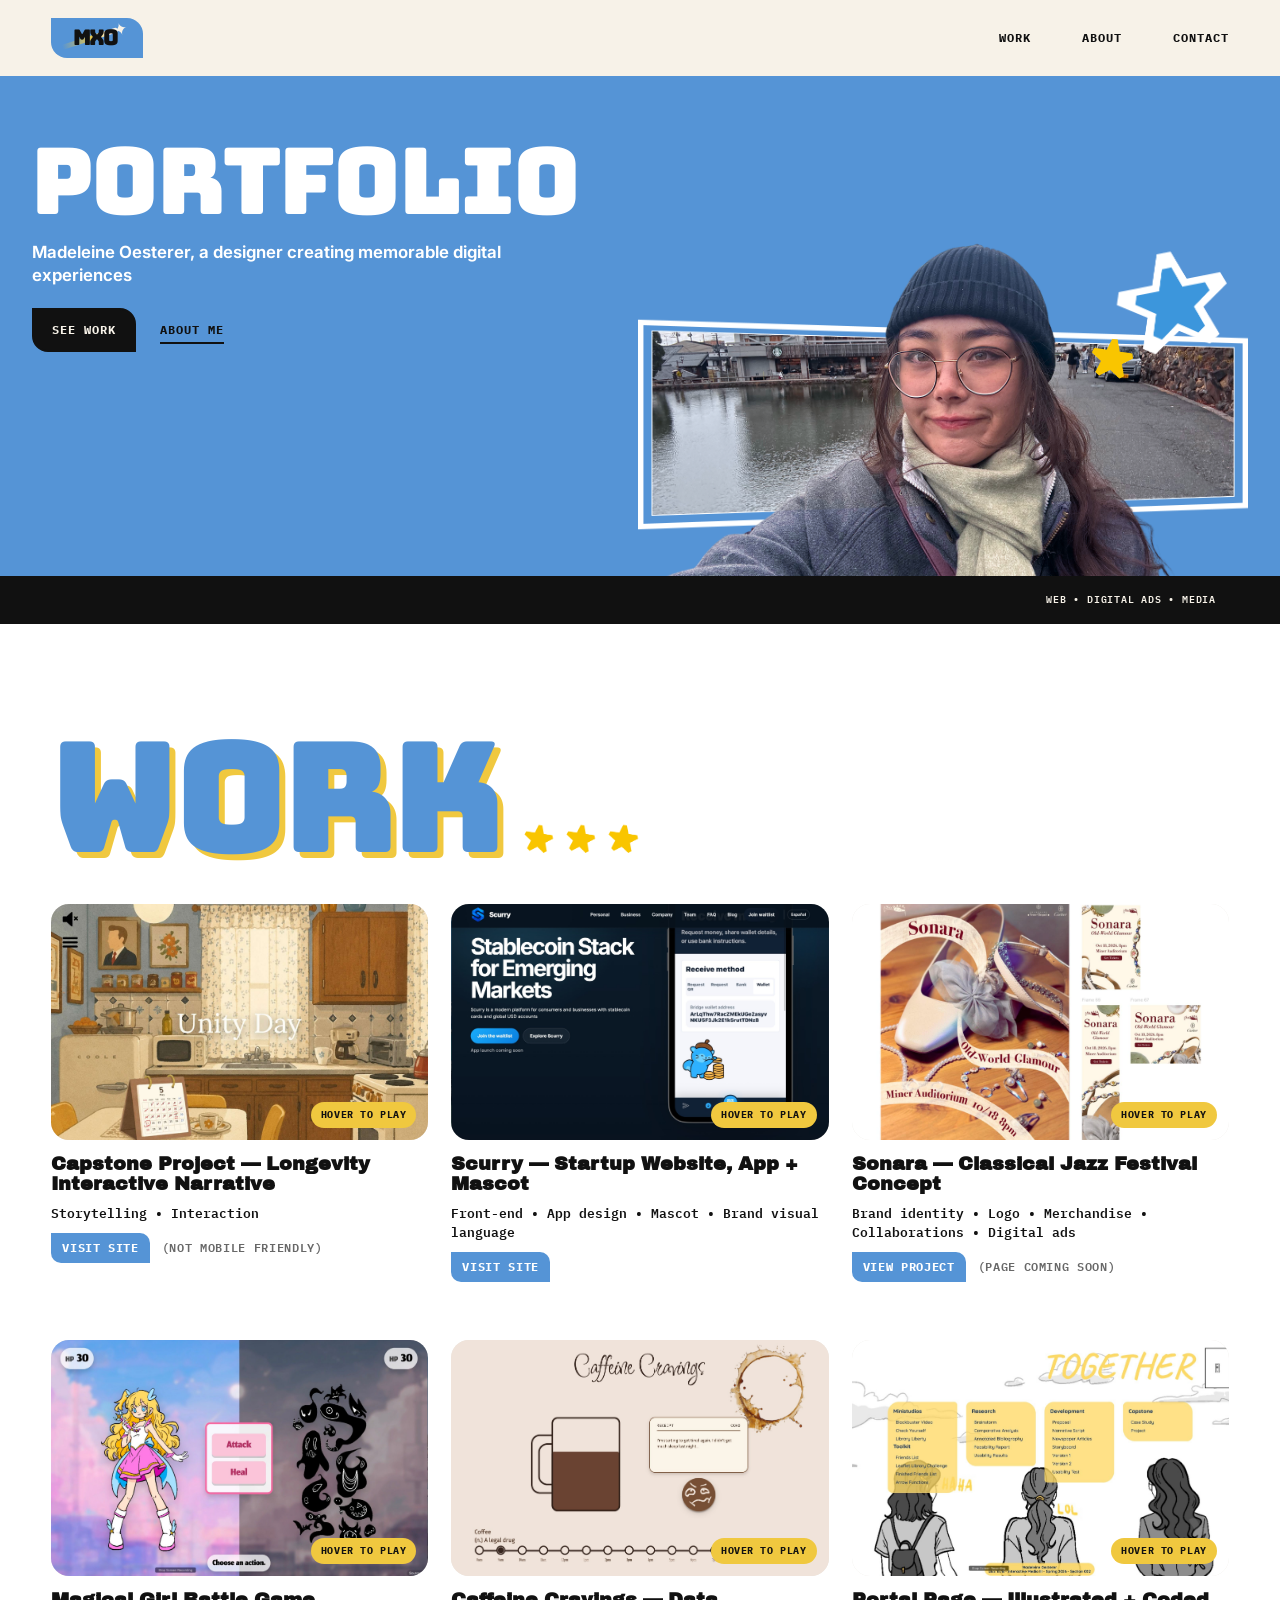
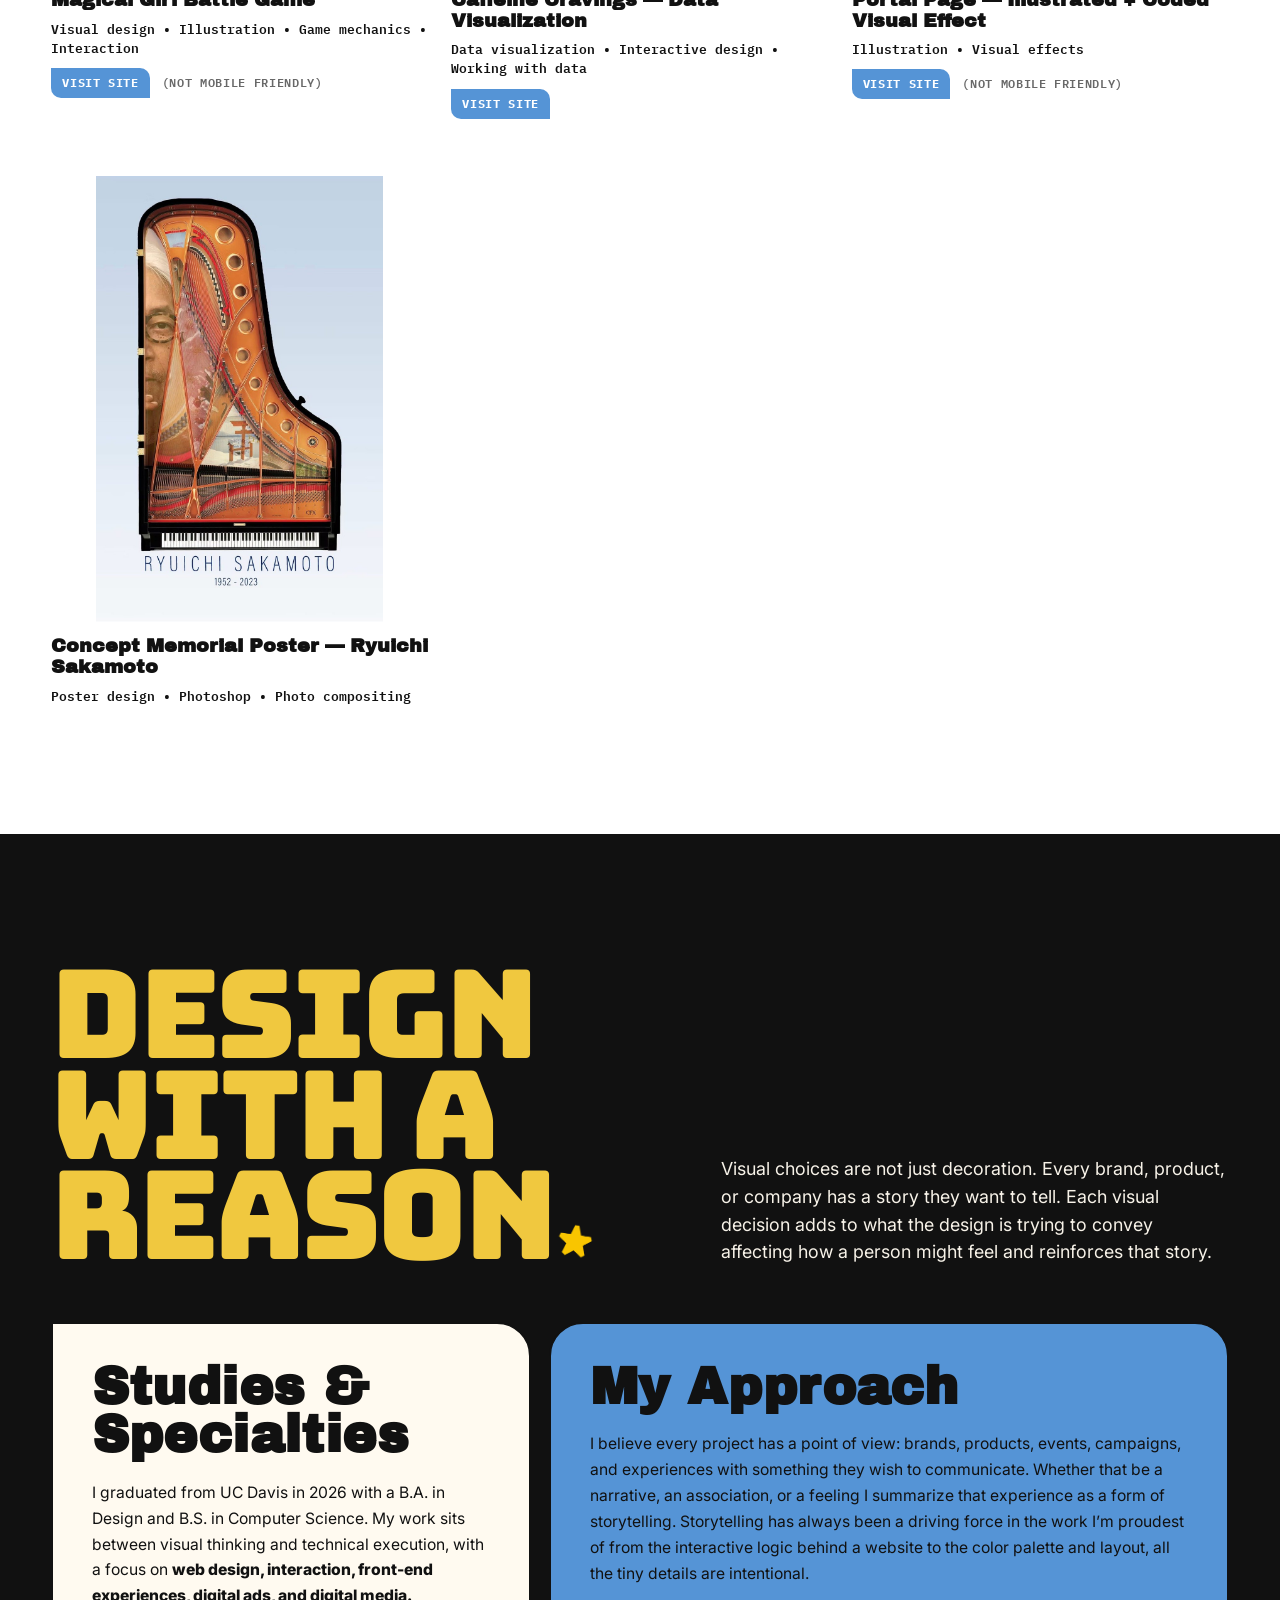
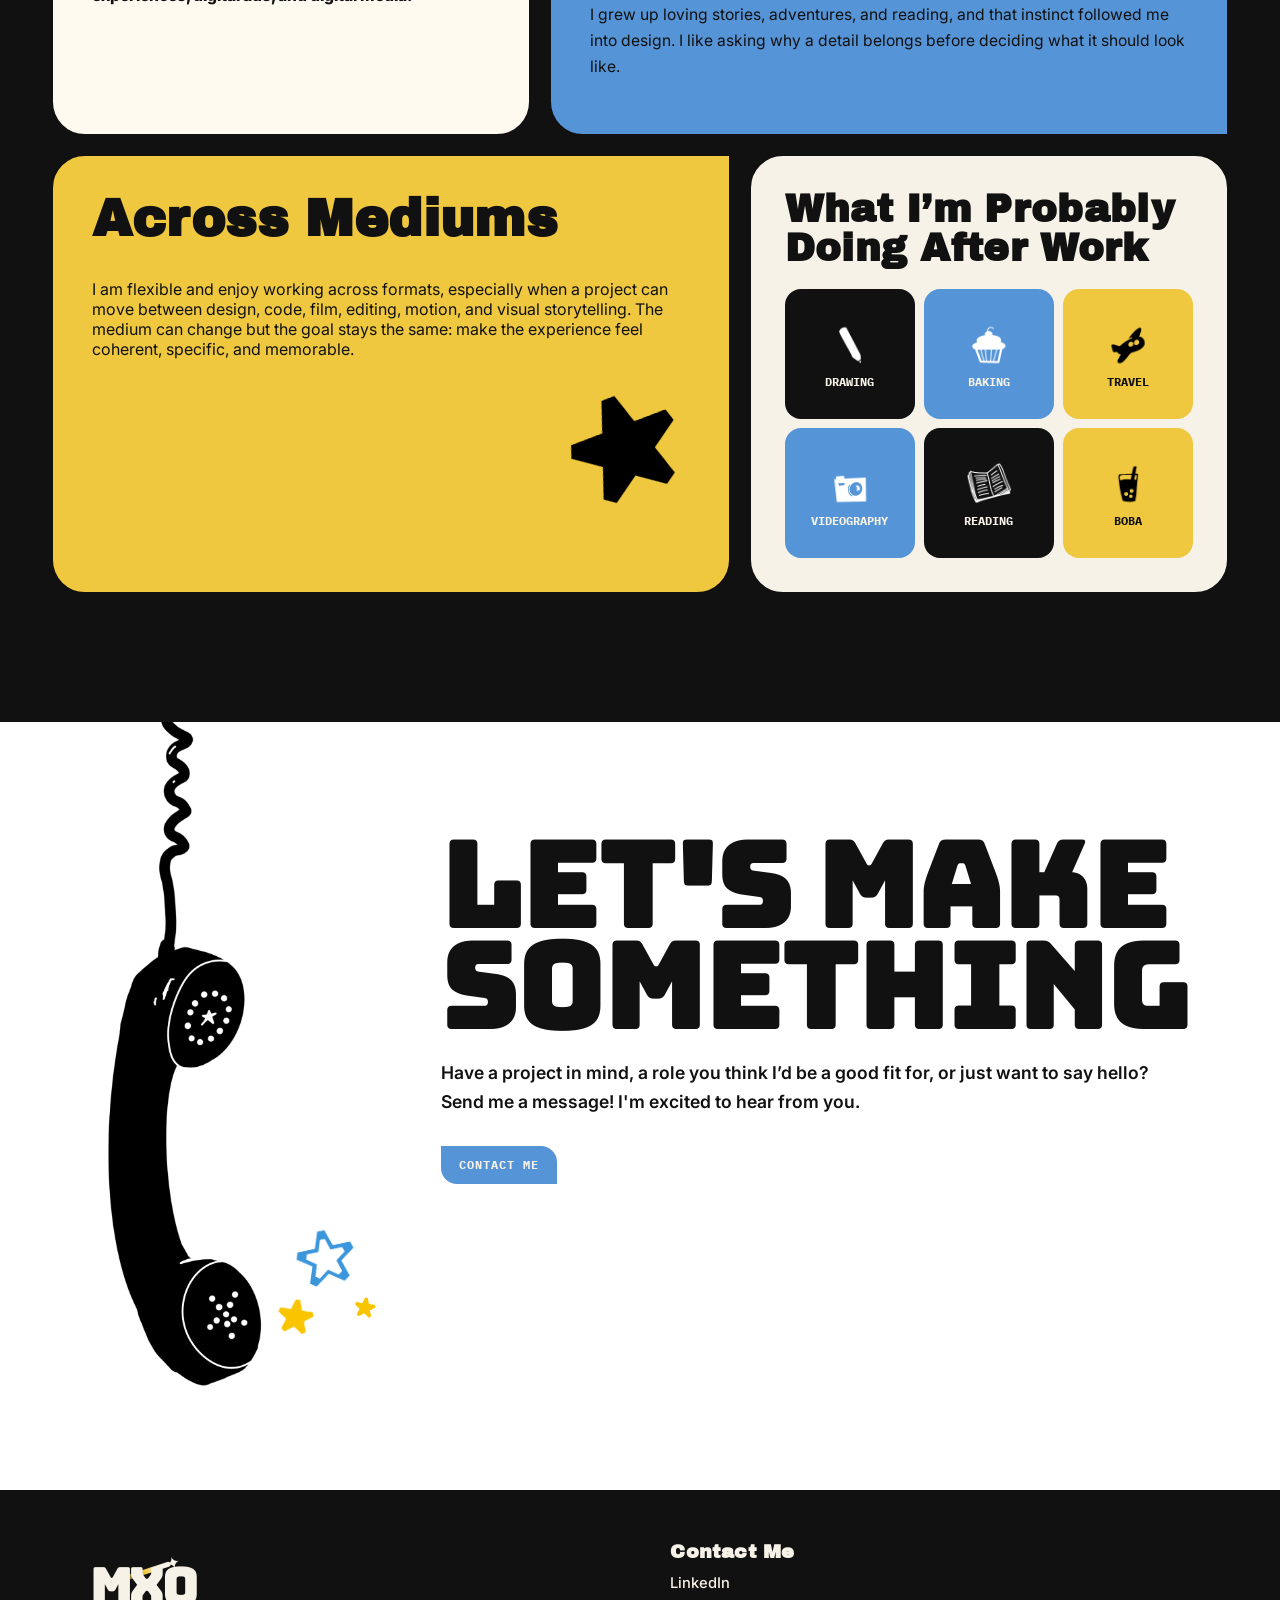
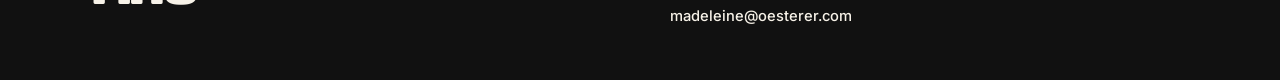
==== index.html @ 40e02913 "Initial portfolio site" ====
<!doctype html>
<html lang="en">
<head>
  <meta charset="utf-8" />
  <meta name="viewport" content="width=device-width, initial-scale=1, viewport-fit=cover" />
  <meta name="theme-color" content="#f7f2e8" />
  <meta name="color-scheme" content="light" />
  <meta name="description" content="Madeleine Oesterer — designer and creative technologist working across web, digital media, storytelling, and visual design." />
  <title>Madeleine Oesterer — Design + Code + Story</title>
  <link rel="icon" type="image/png" href="images/favicon-star.png" />
  <link rel="apple-touch-icon" href="images/favicon-star.png" />
  <link rel="preconnect" href="https://fonts.googleapis.com" />
  <link rel="preconnect" href="https://fonts.gstatic.com" crossorigin />
  <link href="https://fonts.googleapis.com/css2?family=Archivo+Black&family=Bungee&family=IBM+Plex+Mono:wght@400;500;600&family=Inter:wght@400;500;600;700&family=Noto+Sans+JP:wght@500;700;900&display=swap" rel="stylesheet" />
  <link rel="stylesheet" href="https://unpkg.com/aos@2.3.1/dist/aos.css" />
  <link rel="stylesheet" href="styles.css?v=20260930-5" />
</head>
<body>
<div class="loader" aria-hidden="true">
    <div class="loader-mark">
      <span class="shooting-star shooting-star--loader"></span>
      <span class="loader-logo">MXO</span>
    </div>
    <p>LOADING</p>
  </div>

  <header class="site-header">
    <a class="brand" href="#top" aria-label="Madeleine Oesterer home">
      <span class="shooting-star shooting-star--brand" aria-hidden="true"></span>
      <span class="brand-logo">MXO</span>
    </a>

    <nav class="main-nav" aria-label="Primary navigation">
      <a href="#work">Work</a>
      <a href="#about">About</a>
      <a href="#contact">Contact</a>
    </nav>

    <button class="menu-toggle" aria-expanded="false" aria-controls="mobile-nav">MENU</button>
  </header>

  <nav class="mobile-nav" id="mobile-nav" aria-label="Mobile navigation">
    <a href="#work"><span>Work</span></a>
    <a href="#about"><span>About</span></a>
    <a href="#contact"><span>Contact</span></a>
  </nav>

  <main id="top">
    <section class="hero" aria-labelledby="hero-title">
      <div class="hero-inner">
        <div class="hero-copy">
          <h1 id="hero-title" class="hero-title" aria-label="Portfolio">
            <span class="hero-first" data-reveal-text="PORTFOLIO">PORTFOLIO</span>
          </h1>

          <p class="hero-intro">Madeleine Oesterer, a designer creating memorable digital experiences</p>

          <div class="hero-actions">
            <a class="button button--dark" href="#work">SEE WORK</a>
            <a class="text-link" href="#about">ABOUT ME</a>
          </div>
        </div>

        <div class="hero-art-wrap" aria-hidden="true">
          <img class="hero-portrait-art" src="images/hero-vector.png" alt="" />
          <img class="hero-star-img hero-star-img--yellow" src="images/star-yellow.png" alt="" />
          <img class="hero-star-img hero-star-img--blue" src="images/star-blue.png" alt="" />
        </div>
      </div>

      <div class="hero-bottom-strip">
        <span>WEB • DIGITAL ADS • MEDIA</span>
      </div>
    </section>

    <section class="work-section" id="work" aria-labelledby="work-title">
      <div class="section-heading section-heading--work">
        <div class="work-title-row">
          <h2 id="work-title">WORK</h2>
          <span class="work-title-stars" aria-hidden="true">
            <img src="images/star-yellow.png" alt="" />
            <img src="images/star-yellow.png" alt="" />
            <img src="images/star-yellow.png" alt="" />
          </span>
        </div>
      </div>

      <div class="gallery-frame">
        <div class="work-gallery">
          <article class="project-card" data-video-src="videos/longevity.mp4">
            <div class="project-media" tabindex="0" aria-label="Preview Capstone Project — Longevity Interactive Narrative">
              <img class="project-image" src="images/longevity.jpeg" alt="Longevity interactive narrative project thumbnail" />
              <div class="video-layer" aria-hidden="true"></div>
              <span class="preview-label">HOVER TO PLAY</span>
            </div>
            <div class="project-meta">
              <h3>Capstone Project — Longevity Interactive Narrative</h3>
              <p>Storytelling • Interaction</p>
              <div class="project-links">
                <a class="project-site-link" href="https://moesterer.github.io/des157b/capstone/project/index.html" target="_blank" rel="noopener noreferrer">VISIT SITE</a>
                <span class="project-site-note">(NOT MOBILE FRIENDLY)</span>
              </div>
            </div>
          </article>

          <article class="project-card" data-video-src="videos/scurry.mp4">
            <div class="project-media" tabindex="0" aria-label="Preview Scurry startup website, app, and mascot design">
              <img class="project-image" src="images/scurry.jpeg" alt="Scurry startup website and app design thumbnail" />
              <div class="video-layer" aria-hidden="true"></div>
              <span class="preview-label">HOVER TO PLAY</span>
            </div>
            <div class="project-meta">
              <h3>Scurry — Startup Website, App + Mascot</h3>
              <p>Front-end • App design • Mascot • Brand visual language</p>
              <div class="project-links">
                <a class="project-site-link" href="https://moesterer.github.io/scurry/index.html" target="_blank" rel="noopener noreferrer">VISIT SITE</a>
              </div>
            </div>
          </article>

          <article class="project-card project-card--coming-soon" data-video-src="videos/sonaraConcept.mp4" data-project-coming-soon="sonara">
            <div class="project-media" tabindex="0" aria-label="Preview Sonara classical jazz music festival concept">
              <img class="project-image" src="images/sonara-thumb.jpeg" alt="Sonara classical jazz music festival brand concept thumbnail" />
              <div class="video-layer" aria-hidden="true"></div>
              <span class="preview-label">HOVER TO PLAY</span>
            </div>
            <div class="project-meta">
              <h3>Sonara — Classical Jazz Festival Concept</h3>
              <p>Brand identity • Logo • Merchandise • Collaborations • Digital ads</p>
              <div class="project-links">
                <button class="project-site-link project-coming-soon-link" type="button">VIEW PROJECT</button>
                <span class="project-site-note">(PAGE COMING SOON)</span>
              </div>
            </div>
          </article>

          <article class="project-card" data-video-src="videos/magicGirl.mp4">
            <div class="project-media" tabindex="0" aria-label="Preview Magical Girl Battle Game">
              <img class="project-image" src="images/magicGirl.jpeg" alt="Magical Girl Battle Game thumbnail" />
              <div class="video-layer" aria-hidden="true"></div>
              <span class="preview-label">HOVER TO PLAY</span>
            </div>
            <div class="project-meta">
              <h3>Magical Girl Battle Game</h3>
              <p>Visual design • Illustration • Game mechanics • Interaction</p>
              <div class="project-links">
                <a class="project-site-link" href="https://moesterer.github.io/DES157A-WI2026/game/v2-final-version/index.html" target="_blank" rel="noopener noreferrer">VISIT SITE</a>
                <span class="project-site-note">(NOT MOBILE FRIENDLY)</span>
              </div>
            </div>
          </article>

          <article class="project-card" data-video-src="videos/caffine.mp4">
            <div class="project-media" tabindex="0" aria-label="Preview Caffeine Cravings data visualization">
              <img class="project-image" src="images/caffine.jpeg" alt="Caffeine Cravings data visualization thumbnail" />
              <div class="video-layer" aria-hidden="true"></div>
              <span class="preview-label">HOVER TO PLAY</span>
            </div>
            <div class="project-meta">
              <h3>Caffeine Cravings — Data Visualization</h3>
              <p>Data visualization • Interactive design • Working with data</p>
              <div class="project-links">
                <a class="project-site-link" href="https://moesterer.github.io/des157b/studio2/index.html" target="_blank" rel="noopener noreferrer">VISIT SITE</a>
              </div>
            </div>
          </article>

          <article class="project-card" data-video-src="videos/portal.mp4">
            <div class="project-media" tabindex="0" aria-label="Preview Portal Page visual effect and code project">
              <img class="project-image" src="images/landing.jpeg" alt="Portal Page visual effect project thumbnail" />
              <div class="video-layer" aria-hidden="true"></div>
              <span class="preview-label">HOVER TO PLAY</span>
            </div>
            <div class="project-meta">
              <h3>Portal Page — Illustrated + Coded Visual Effect</h3>
              <p>Illustration • Visual effects</p>
              <div class="project-links">
                <a class="project-site-link" href="https://moesterer.github.io/des157b/" target="_blank" rel="noopener noreferrer">VISIT SITE</a>
                <span class="project-site-note">(NOT MOBILE FRIENDLY)</span>
              </div>
            </div>
          </article>

          <article class="project-card project-card--static">
            <div class="project-media project-media--contain" aria-label="Concept Memorial Poster — Ryuichi Sakamoto">
              <img class="project-image project-image--contain" src="images/memorial-poster.jpeg" alt="Concept memorial poster for Ryuichi Sakamoto" />
            </div>
            <div class="project-meta">
              <h3>Concept Memorial Poster — Ryuichi Sakamoto</h3>
              <p>Poster design • Photoshop • Photo compositing</p>
            </div>
          </article>
        </div>
      </div>
    </section>

    <section class="about-section" id="about" aria-labelledby="about-title">
      <div class="about-masthead">
        <h2 id="about-title" class="about-title">
          <span>DESIGN WITH A REASON<img class="about-title-star" src="images/star-yellow.png" alt="" aria-hidden="true" /></span>
        </h2>
        <p>
          Visual choices are not just decoration. Every brand, product, or company has a story they want to tell. Each visual decision adds to what the design is trying to convey affecting how a person might feel and reinforces that story.
        </p>
      </div>

      <div class="about-grid">
        <article class="about-card about-card--cream" data-aos="fade-right">
          <h3>Studies &amp; Specialties</h3>
          <p>
            I graduated from UC Davis in 2026 with a B.A. in Design and B.S. in Computer Science. My work sits between visual thinking and technical execution, with a focus on <strong class="specialties-inline">web design, interaction, front-end experiences, digital ads, and digital media.</strong>
          </p>
        </article>

        <article class="about-card about-card--blue" data-aos="fade-left">
          <h3>My Approach</h3>
          <p>
            I believe every project has a point of view: brands, products, events, campaigns, and experiences with something they wish to communicate. Whether that be a narrative, an association, or a feeling I summarize that experience as a form of storytelling. Storytelling has always been a driving force in the work I’m proudest of from the interactive logic behind a website to the color palette and layout, all the tiny details are intentional.
          </p>
          <p>
            I grew up loving stories, adventures, and reading, and that instinct followed me into design. I like asking why a detail belongs before deciding what it should look like.
          </p>
        </article>

        <article class="about-card about-card--yellow" data-aos="fade-up-right">
          <h3>Across Mediums</h3>
          <div class="about-mediums-content">
            <p>
              I am flexible and enjoy working across formats, especially when a project can move between design, code, film, editing, motion, and visual storytelling. The medium can change but the goal stays the same: make the experience feel coherent, specific, and memorable.
            </p>
            <img class="about-corner-star" src="images/black-star.png" alt="" aria-hidden="true" />
          </div>
        </article>

        <div class="hobbies-panel" data-aos="fade-up-left">
          <div class="hobbies-copy">
            <h3>What I’m Probably Doing After Work</h3>
          </div>

          <div class="hobby-list" aria-label="Hobbies">
            <div class="hobby-item"><img class="hobby-icon-img" src="images/icon-pencil.png" alt="" aria-hidden="true" /><span>Drawing</span></div>
            <div class="hobby-item"><img class="hobby-icon-img" src="images/icon-cupcake.png" alt="" aria-hidden="true" /><span>Baking</span></div>
            <div class="hobby-item"><img class="hobby-icon-img" src="images/icon-airplane.png" alt="" aria-hidden="true" /><span>Travel</span></div>
            <div class="hobby-item"><img class="hobby-icon-img" src="images/icon-camera.png" alt="" aria-hidden="true" /><span>Videography</span></div>
            <div class="hobby-item"><img class="hobby-icon-img" src="images/icon-book.png" alt="" aria-hidden="true" /><span>Reading</span></div>
            <div class="hobby-item"><img class="hobby-icon-img" src="images/icon-boba.png" alt="" aria-hidden="true" /><span>Boba</span></div>
          </div>
        </div>
      </div>
    </section>

    <section class="contact-section" id="contact" aria-labelledby="contact-title">
      <div class="contact-art" aria-hidden="true">
        <img class="contact-phone" src="images/contact-phone.png" alt="" />
        <div class="contact-stars">
          <img class="contact-star contact-star--yellow contact-star--small" src="images/star-yellow.png" alt="" />
          <img class="contact-star contact-star--yellow contact-star--medium" src="images/star-yellow.png" alt="" />
          <img class="contact-star contact-star--blue" src="images/contact-star-blue.png" alt="" />
        </div>
      </div>

      <div class="contact-copy">
        <h2 id="contact-title">LET'S MAKE SOMETHING</h2>
        <p>Have a project in mind, a role you think I’d be a good fit for, or just want to say hello? Send me a message! I'm excited to hear from you.</p>
        <a class="button button--contact" href="mailto:madeleine@oesterer.com">CONTACT ME</a>
      </div>
    </section>
  </main>

  <footer class="site-footer">
    <a class="footer-brand" href="#top" aria-label="Madeleine Oesterer home">
      <span class="shooting-star shooting-star--footer" aria-hidden="true"></span>
      <span class="footer-logo">MXO</span>
    </a>

    <div class="footer-contact">
      <h2>Contact Me</h2>
      <a href="https://www.linkedin.com/in/madeleine-o-74a20a18b/" target="_blank" rel="noopener noreferrer"><span>LinkedIn</span></a>
      <a href="mailto:madeleine@oesterer.com"><span>madeleine@oesterer.com</span></a>
    </div>
  </footer>



  <dialog class="project-coming-soon-modal" id="sonara-coming-soon" aria-labelledby="sonara-modal-title">
    <button class="project-modal-close" type="button" aria-label="Close project notice">×</button>
    <p class="project-modal-kicker">SONARA / PROJECT PAGE</p>
    <h2 id="sonara-modal-title">FULL PROJECT PAGE COMING SOON.</h2>
    <p>I’m building a dedicated Sonara page with more detailed views of the identity, merchandise, collaborations, mockups, and digital ads.</p>
    <button class="project-modal-button" type="button">CLOSE</button>
  </dialog>

  <script src="https://unpkg.com/aos@2.3.1/dist/aos.js"></script>
  <script src="script.js?v=20260930-5"></script>
  <script>
    if (window.AOS) {
      AOS.init({
        duration: 1500,
        easing: 'ease-out-cubic',
        once: true,
        offset: 85,
        disable: window.matchMedia('(prefers-reduced-motion: reduce)').matches
      });
    }
  </script>
</body>
</html>
---- styles.css ----
:root {
  --ink: #111111;
  --paper: #f7f2e8;
  --cream: #fffaf0;
  --blue: #5594d6;
  --blue-deep: #2e69ad;
  --yellow: #f0c83f;
  --pink: #e84b3d;
  --red: var(--pink);
  --gray: #d8d8d2;
  --line: 2px solid var(--ink);
  --radius-sm: 14px;
  --radius-md: 22px;
  --radius-lg: 34px;
  --shadow: 6px 6px 0 var(--ink);
  --max: 1440px;
}

* {
  box-sizing: border-box;
}

html {
  scroll-behavior: smooth;
  background: var(--ink);
}

body {
  margin: 0;
  color: var(--ink);
  background: var(--paper);
  font-family: "Inter", system-ui, -apple-system, BlinkMacSystemFont, "Segoe UI", sans-serif;
  overflow-x: hidden;
}

body.menu-open {
  overflow: hidden;
}

::selection {
  background: var(--yellow);
  color: var(--ink);
}

a {
  color: inherit;
  text-decoration: none;
}

button,
a {
  -webkit-tap-highlight-color: transparent;
}

button {
  font: inherit;
}

img,
iframe {
  max-width: 100%;
}

/* ---------- Loader / MXO shooting-star placeholder ---------- */
.loader {
  position: fixed;
  inset: 0;
  z-index: 9999;
  display: grid;
  place-items: center;
  align-content: center;
  gap: 18px;
  background: var(--blue);
  transition: opacity 0.45s ease, visibility 0.45s ease;
}

.loader.is-hidden {
  opacity: 0;
  visibility: hidden;
  pointer-events: none;
}

.loader-mark {
  position: relative;
  width: 190px;
  height: 92px;
  display: grid;
  place-items: center;
}

.loader-logo,
.brand-logo {
  position: relative;
  z-index: 2;
  font-family: "Bungee", sans-serif;
  letter-spacing: -0.09em;
  line-height: 1;
}

.loader-logo {
  font-size: clamp(3.4rem, 8vw, 5.8rem);
}

.loader p {
  margin: 0;
  font: 700 0.72rem/1 "IBM Plex Mono", monospace;
  letter-spacing: 0.14em;
}

.shooting-star {
  position: absolute;
  z-index: 1;
  width: 92px;
  height: 8px;
  border-radius: 999px;
  background: linear-gradient(90deg, rgba(255,255,255,0), var(--yellow) 58%, var(--paper) 83%);
  transform: rotate(-18deg);
}

.shooting-star::after {
  content: "✦";
  position: absolute;
  right: -14px;
  top: 50%;
  transform: translateY(-50%);
  color: var(--paper);
  font-size: 25px;
}

.shooting-star--loader {
  animation: shoot-loader 1.25s cubic-bezier(.4,0,.2,1) infinite;
}

@keyframes shoot-loader {
  0% { transform: translate(-120px, 36px) rotate(-18deg); opacity: 0; }
  22% { opacity: 1; }
  68% { opacity: 1; }
  100% { transform: translate(115px, -40px) rotate(-18deg); opacity: 0; }
}

/* ---------- Header ---------- */
.site-header {
  position: sticky;
  top: 0;
  z-index: 100;
  height: 92px;
  display: flex;
  align-items: center;
  justify-content: space-between;
  gap: 24px;
  padding: 0 clamp(18px, 4vw, 58px);
  background: rgba(247, 242, 232, 0.94);
  border-bottom: none;
  backdrop-filter: blur(14px);
}

.brand {
  position: relative;
  min-width: 92px;
  display: inline-flex;
  align-items: center;
  justify-content: center;
  padding: 9px 14px 9px 10px;
  border: none;
  background: var(--blue);
  overflow: hidden;
  border-radius: 0 16px 0 16px;
}

.brand-logo {
  font-size: 1.35rem;
}

.brand-star {
  position: absolute;
  z-index: 1;
  width: 82px;
  max-width: none;
  height: auto;
  pointer-events: none;
  animation: shoot-brand 2.9s ease-in-out infinite;
}

@keyframes shoot-brand {
  0%, 12% { transform: translate(-84px, 24px) scale(.46); opacity: 0; }
  32%, 72% { opacity: 1; }
  100% { transform: translate(82px, -24px) scale(.46); opacity: 0; }
}

.main-nav {
  display: flex;
  align-items: center;
  gap: clamp(22px, 4vw, 58px);
  font: 700 0.76rem/1 "IBM Plex Mono", monospace;
  letter-spacing: 0.08em;
  text-transform: uppercase;
}

.main-nav a {
  display: flex;
  align-items: center;
  gap: 8px;
  position: relative;
  padding: 10px 0;
}

.main-nav a::after {
  content: "";
  position: absolute;
  left: 0;
  right: 100%;
  bottom: 2px;
  height: 2px;
  background: var(--yellow);
  transition: right 0.22s ease;
}

.main-nav a:hover::after,
.main-nav a:focus-visible::after {
  right: 0;
}


.menu-toggle {
  position: relative;
  display: none;
  border: 0;
  background: transparent;
  padding: 10px 0;
  color: var(--ink);
  font: 700 0.76rem/1 "IBM Plex Mono", monospace;
  letter-spacing: 0.08em;
  text-transform: uppercase;
  cursor: pointer;
}

.menu-toggle::after {
  content: "";
  position: absolute;
  left: 0;
  right: 100%;
  bottom: 2px;
  height: 2px;
  background: var(--yellow);
  transition: right 0.22s ease;
}

.menu-toggle:hover::after,
.menu-toggle:focus-visible::after,
.menu-toggle[aria-expanded="true"]::after {
  right: 0;
}

.mobile-nav {
  position: fixed;
  inset: 92px 0 auto 0;
  z-index: 90;
  display: grid;
  transform: translateY(-120%);
  visibility: hidden;
  pointer-events: none;
  transition: transform 0.3s ease, visibility 0s linear 0.3s;
  background: var(--blue);
  border-bottom: var(--line);
}

.mobile-nav.is-open {
  transform: translateY(0);
  visibility: visible;
  pointer-events: auto;
  transition-delay: 0s;
}

.mobile-nav a {
  padding: 21px 24px;
  border-top: 1px solid rgba(17,17,17,.4);
  font: 800 1rem/1.2 "IBM Plex Mono", monospace;
}

/* ---------- Shared ---------- */
.eyebrow {
  margin: 0 0 12px;
  font: 700 0.72rem/1.2 "IBM Plex Mono", monospace;
  letter-spacing: 0.13em;
  text-transform: uppercase;
}

.eyebrow--light {
  color: var(--cream);
}

.button {
  display: inline-flex;
  align-items: center;
  justify-content: space-between;
  gap: 24px;
  min-width: 196px;
  padding: 14px 16px;
  border: var(--line);
  border-radius: 0 16px 0 16px;
  font: 700 0.76rem/1 "IBM Plex Mono", monospace;
  letter-spacing: 0.08em;
  text-transform: uppercase;
  transition: transform 0.18s ease, box-shadow 0.18s ease, background 0.18s ease;
}

.button:hover,
.button:focus-visible {
  transform: translate(-3px, -3px);
  box-shadow: var(--shadow);
}

.button--dark {
  color: var(--paper);
  background: var(--ink);
}

.button--dark:hover,
.button--dark:focus-visible {
  box-shadow: 6px 6px 0 var(--yellow);
}

.button--cream {
  color: var(--ink);
  background: var(--cream);
}

.text-link {
  position: relative;
  display: inline-flex;
  align-items: center;
  gap: 12px;
  padding: 8px 0;
  border-bottom: 0;
  font: 700 0.76rem/1 "IBM Plex Mono", monospace;
  letter-spacing: 0.08em;
}

.text-link::before,
.text-link::after {
  content: "";
  position: absolute;
  left: 0;
  right: 0;
  bottom: 0;
  height: 2px;
}

.text-link::before {
  background: var(--ink);
}

.text-link::after {
  background: var(--red);
  transform: scaleX(0);
  transform-origin: left center;
  transition: transform 0.38s ease;
}

.text-link:hover::after,
.text-link:focus-visible::after {
  transform: scaleX(1);
}

/* ---------- Hero ---------- */
.hero {
  position: relative;
  min-height: 0;
  overflow: hidden;
  isolation: isolate;
  padding: clamp(48px, 6vw, 88px) clamp(20px, 5vw, 74px) clamp(92px, 8vw, 112px);
  background: var(--blue);
  border-bottom: var(--line);
}

.editorial-chip {
  position: relative;
  z-index: 4;
  display: inline-flex;
  padding: 0;
  background: transparent;
  border: 0;
  border-radius: 0;
  box-shadow: none;
  font: 700 0.7rem/1 "IBM Plex Mono", monospace;
  letter-spacing: 0.08em;
  transform: none;
}

.hero-kicker {
  position: absolute;
  right: clamp(20px, 5vw, 74px);
  bottom: 72px;
}

.hero-copy {
  position: relative;
  z-index: 3;
  width: min(66vw, 1040px);
  margin-top: clamp(58px, 9vh, 112px);
}

.hero-title {
  margin: 0;
  width: 100%;
  text-transform: uppercase;
}

.hero-title span {
  display: block;
  white-space: nowrap;
}

.hero-first,
.hero-last {
  margin-left: 0;
  font: 400 clamp(3.9rem, 8.35vw, 8.8rem)/0.86 "Bungee", sans-serif;
  letter-spacing: -0.055em;
  color: var(--ink);
  -webkit-text-stroke: 0;
  text-shadow: none;
}

.hero-title .char {
  display: inline-block;
  opacity: 0;
  transform: translateY(0.7em) rotate(5deg);
  animation: char-up 0.6s cubic-bezier(.2,.78,.2,1) forwards;
  animation-delay: calc(var(--i) * 45ms + 250ms);
}

@keyframes char-up {
  to { opacity: 1; transform: translateY(0) rotate(0deg); }
}

.hero-intro {
  max-width: 650px;
  margin: 30px 0 0;
  font-size: clamp(1.08rem, 1.55vw, 1.34rem);
  line-height: 1.45;
  font-weight: 650;
}

.hero-actions {
  display: flex;
  align-items: center;
  flex-wrap: wrap;
  gap: 24px;
  margin: 30px 0 0;
}

.hero-star-art {
  position: absolute;
  z-index: 1;
  right: 0;
  top: 0;
  width: clamp(720px, 70vw, 1420px);
  max-width: none;
  max-height: calc(100% - 46px);
  height: auto;
  transform: none;
  object-fit: contain;
  object-position: right top;
  pointer-events: none;
  user-select: none;
}

.hero-bottom-strip {
  position: absolute;
  z-index: 5;
  left: 0;
  right: 0;
  bottom: 0;
  min-height: 46px;
  display: flex;
  align-items: center;
  justify-content: space-between;
  gap: 18px;
  padding: 9px clamp(20px, 5vw, 74px);
  background: var(--ink);
  color: var(--paper);
  font: 600 0.62rem/1.2 "IBM Plex Mono", monospace;
  letter-spacing: 0.08em;
  text-transform: uppercase;
}

/* ---------- Work ---------- */
.work-section {
  padding: clamp(72px, 9vw, 130px) clamp(18px, 4vw, 58px) clamp(88px, 10vw, 145px);
  background: #fff;
  border-bottom: var(--line);
}

.section-heading {
  width: min(var(--max), 100%);
  margin: 0 auto 56px;
  display: grid;
  grid-template-columns: minmax(0, 1.1fr) minmax(300px, .9fr);
  align-items: end;
  gap: 42px;
}

.section-heading h2 {
  margin: 0;
  font: 400 clamp(4.8rem, 12vw, 10.5rem)/0.76 "Bungee", sans-serif;
  letter-spacing: -0.065em;
  color: var(--blue);
  -webkit-text-stroke: 2px var(--ink);
  text-shadow: 6px 6px 0 var(--yellow);
}

.section-deck {
  max-width: 620px;
  margin: 0;
  padding: 18px 0 0;
  border-top: var(--line);
  font-size: 1rem;
  line-height: 1.55;
}

.gallery-frame {
  position: relative;
  width: min(var(--max), 100%);
  margin: 0 auto;
  padding-left: 50px;
}

.gallery-rail {
  position: absolute;
  left: 0;
  top: 0;
  bottom: 0;
  width: 36px;
  display: flex;
  flex-direction: column;
  align-items: center;
  justify-content: space-between;
  padding: 12px 0;
  border: var(--line);
  background: var(--cream);
  font: 700 0.55rem/1 "IBM Plex Mono", monospace;
  letter-spacing: 0.08em;
}

.gallery-rail span {
  writing-mode: vertical-rl;
  transform: rotate(180deg);
}

.work-gallery {
  display: grid;
  grid-template-columns: minmax(0, 1.28fr) minmax(320px, .82fr);
  gap: clamp(18px, 2.2vw, 34px);
  align-items: start;
}

.gallery-column {
  display: grid;
  gap: clamp(28px, 3.6vw, 56px);
}

.project-card {
  min-width: 0;
}

.project-media {
  position: relative;
  overflow: hidden;
  border: var(--line);
  border-radius: var(--radius-md);
  background: var(--gray);
  box-shadow: 0 0 0 1px rgba(17,17,17,.04);
  cursor: crosshair;
  isolation: isolate;
}

.project-card.landscape .project-media {
  aspect-ratio: 16 / 10;
}

.project-card.portrait .project-media {
  aspect-ratio: 4 / 5;
}

.project-media:focus-visible {
  outline: 4px solid var(--red);
  outline-offset: 4px;
}

.project-image {
  position: absolute;
  inset: 0;
  width: 100%;
  height: 100%;
  object-fit: cover;
}

.video-layer {
  position: absolute;
  inset: 0;
  z-index: 3;
  opacity: 0;
  background: var(--ink);
  transition: opacity 0.2s ease;
  pointer-events: none;
}

.video-layer.is-active {
  opacity: 1;
}

.video-layer iframe {
  width: 100%;
  height: 100%;
  border: 0;
  display: block;
  pointer-events: none;
}

.preview-label {
  position: absolute;
  z-index: 5;
  right: 12px;
  bottom: 12px;
  padding: 8px 9px;
  background: var(--yellow);
  border: 2px solid var(--ink);
  font: 700 .61rem/1 "IBM Plex Mono", monospace;
  letter-spacing: .06em;
  transition: opacity .18s ease, transform .18s ease;
}

.project-media.is-playing .preview-label {
  opacity: 0;
  transform: translateY(8px);
}

.project-meta {
  display: grid;
  grid-template-columns: minmax(0, 1fr) minmax(140px, auto);
  gap: 18px;
  padding-top: 14px;
  border-top: 1px solid var(--ink);
  margin-top: 12px;
}

.project-number {
  margin: 0 0 7px;
  font: 700 .63rem/1 "IBM Plex Mono", monospace;
  color: var(--red);
}

.project-meta h3 {
  margin: 0;
  font: 900 clamp(1.1rem, 2vw, 1.52rem)/1.05 "Archivo Black", sans-serif;
  letter-spacing: -.03em;
}

.project-meta > p {
  margin: 0;
  max-width: 210px;
  text-align: right;
  font: 600 .69rem/1.45 "IBM Plex Mono", monospace;
}

/* ---------- About ---------- */
.about-section {
  padding: clamp(82px, 10vw, 150px) clamp(18px, 4vw, 58px);
  background: var(--ink);
  color: var(--paper);
}

.about-masthead {
  width: min(var(--max), 100%);
  margin: 0 auto 56px;
  display: grid;
  grid-template-columns: 1.1fr .9fr;
  column-gap: 50px;
  align-items: end;
}

.about-masthead h2 {
  margin: 0;
  max-width: 880px;
  font: 400 clamp(4rem, 9.6vw, 9rem)/0.82 "Bungee", sans-serif;
  letter-spacing: -0.06em;
  color: var(--yellow);
}

.about-title {
  display: flex;
  align-items: flex-end;
  gap: clamp(12px, 1.5vw, 22px);
}

.about-title span {
  display: block;
}

.about-title-star {
  width: clamp(38px, 4.4vw, 70px);
  height: auto;
  flex: 0 0 auto;
  margin-bottom: 0.06em;
}

.about-masthead > p:last-child {
  margin: 0;
  padding: 0;
  border-top: 0;
  font-size: clamp(1rem, 1.4vw, 1.2rem);
  line-height: 1.55;
}

.about-grid {
  width: min(var(--max), 100%);
  margin: 0 auto;
  display: grid;
  grid-template-columns: repeat(12, 1fr);
  gap: 18px;
}

.about-card {
  color: var(--ink);
  border: var(--line);
  padding: clamp(24px, 3vw, 42px);
  min-height: 100%;
}

.about-card--cream {
  grid-column: span 5;
  background: var(--cream);
  border-radius: 0 var(--radius-lg) var(--radius-lg) var(--radius-lg);
}

.about-card--blue {
  grid-column: span 7;
  background: var(--blue);
  border-radius: var(--radius-lg) var(--radius-lg) 0 var(--radius-lg);
}

.about-card--yellow {
  grid-column: 4 / span 7;
  background: var(--yellow);
  border-radius: var(--radius-lg) 0 var(--radius-lg) var(--radius-lg);
}

.card-index {
  margin: 0 0 34px;
  font: 700 .64rem/1.2 "IBM Plex Mono", monospace;
  letter-spacing: .1em;
}

.about-card h3 {
  margin: 0 0 20px;
  max-width: 690px;
  font: 900 clamp(1.8rem, 4vw, 3.6rem)/0.95 "Archivo Black", sans-serif;
  letter-spacing: -.05em;
}

.about-card > p:not(.card-index) {
  max-width: 800px;
  margin: 0 0 16px;
  font-size: .98rem;
  line-height: 1.65;
}

.tag-row {
  display: flex;
  flex-wrap: wrap;
  gap: 8px;
  margin-top: 24px;
}

.tag-row span {
  padding: 8px 10px;
  border: 2px solid var(--ink);
  background: var(--paper);
  font: 700 .61rem/1 "IBM Plex Mono", monospace;
}

.mini-stat-grid {
  display: grid;
  grid-template-columns: repeat(2, minmax(0, 1fr));
  border: 2px solid var(--ink);
  margin-top: 26px;
}

.mini-stat-grid span {
  padding: 12px;
  font: 600 .7rem/1.2 "IBM Plex Mono", monospace;
}

.mini-stat-grid span:nth-child(odd) {
  border-right: 1px solid var(--ink);
}

.mini-stat-grid span:nth-child(-n+2) {
  border-bottom: 1px solid var(--ink);
}

.mini-stat-grid strong {
  margin-right: 7px;
  color: var(--red);
}

.hobbies-panel {
  width: min(var(--max), 100%);
  margin: 72px auto 0;
  padding: 24px;
  display: grid;
  grid-template-columns: minmax(280px, .8fr) 1.2fr;
  gap: 28px;
  align-items: center;
  background: var(--paper);
  color: var(--ink);
  border: var(--line);
  border-radius: var(--radius-lg);
}

.hobbies-copy h3 {
  margin: 0;
  max-width: 520px;
  font: 900 clamp(1.6rem, 3vw, 2.8rem)/1 "Archivo Black", sans-serif;
  letter-spacing: -.04em;
}

.hobby-list {
  display: grid;
  grid-template-columns: repeat(3, minmax(0, 1fr));
  gap: 10px;
}

.hobby-item {
  min-height: 112px;
  display: grid;
  place-items: center;
  align-content: center;
  gap: 8px;
  padding: 12px;
  border: 2px solid var(--ink);
  background: var(--cream);
  font: 700 .68rem/1 "IBM Plex Mono", monospace;
  text-transform: uppercase;
  transition: transform .18s ease, background .18s ease;
}

.hobby-item:nth-child(2n) { background: var(--blue); }
.hobby-item:nth-child(3n) { background: var(--yellow); }

.hobby-item:hover {
  transform: translateY(-4px) rotate(-1deg);
}

.hobby-icon {
  font: 400 2.2rem/1 "Bungee", sans-serif;
}

/* ---------- Contact ---------- */
.contact-section {
  position: relative;
  overflow: hidden;
  padding: clamp(78px, 9vw, 130px) clamp(18px, 5vw, 72px);
  min-height: 520px;
  display: grid;
  grid-template-columns: .72fr 1.28fr;
  align-items: center;
  gap: 48px;
  background: var(--red);
  border-bottom: var(--line);
}

.contact-section::before {
  content: "";
  position: absolute;
  width: 55vw;
  aspect-ratio: 1;
  right: -18vw;
  top: -22vw;
  border: 3px solid var(--paper);
  border-radius: 50%;
  opacity: .45;
}

.contact-stamp {
  position: relative;
  z-index: 2;
  width: min(390px, 70vw);
  aspect-ratio: 1;
  display: grid;
  place-items: center;
  text-align: center;
  border-radius: 50%;
  border: 3px solid var(--ink);
  background: var(--yellow);
  box-shadow: 10px 10px 0 var(--ink);
  font: 400 clamp(2.8rem, 6vw, 5.6rem)/0.82 "Bungee", sans-serif;
  transform: rotate(-7deg);
}

.contact-copy {
  position: relative;
  z-index: 2;
  max-width: 760px;
}

.contact-copy h2 {
  margin: 0;
  font: 900 clamp(3rem, 7vw, 6.5rem)/0.88 "Archivo Black", sans-serif;
  letter-spacing: -.06em;
}

.contact-copy > p:not(.eyebrow) {
  max-width: 640px;
  margin: 24px 0 30px;
  font-size: 1.08rem;
  line-height: 1.6;
  font-weight: 600;
}

/* ---------- Footer ---------- */
.site-footer {
  display: flex;
  align-items: center;
  justify-content: space-between;
  gap: 20px;
  padding: 20px clamp(18px, 4vw, 58px);
  background: var(--ink);
  color: var(--paper);
  font: 600 .62rem/1.35 "IBM Plex Mono", monospace;
  letter-spacing: .06em;
}

.site-footer p {
  margin: 0;
}

.site-footer a {
  color: var(--yellow);
}

/* ---------- Responsive ---------- */
@media (max-width: 1060px) {
  .hero-copy {
    width: min(78vw, 860px);
  }

  .hero-star-art {
    width: clamp(680px, 82vw, 1080px);
    top: 0;
    right: 0;
    transform: none;
  }

  .section-heading,
  .about-masthead {
    grid-template-columns: 1fr;
  }

  .about-masthead h2 {
    margin-bottom: 28px;
  }

  .about-card--cream,
  .about-card--blue {
    grid-column: span 6;
  }

  .about-card--yellow {
    grid-column: 3 / span 8;
  }
}

@media (max-width: 820px) {
  .main-nav {
    display: none;
  }

  .menu-toggle {
    display: inline-flex;
  }

  .hero {
    min-height: 0;
    padding: 46px 22px 96px;
  }

  .hero-copy {
    width: 100%;
    margin-top: 92px;
  }

  .hero-first,
  .hero-last {
    font-size: clamp(3.8rem, 13.2vw, 6.9rem);
  }

  .hero-star-art {
    width: 66.666vw;
    top: 0;
    right: 0;
    transform: none;
  }

  .hero-kicker {
    right: 22px;
    bottom: 68px;
  }

  .section-heading {
    margin-bottom: 38px;
  }

  .gallery-frame {
    padding-left: 0;
  }

  .gallery-rail {
    display: none;
  }

  .work-gallery {
    grid-template-columns: 1fr;
  }

  .gallery-column {
    gap: 34px;
  }

  .about-card--cream,
  .about-card--blue,
  .about-card--yellow {
    grid-column: 1 / -1;
  }

  .hobbies-panel {
    grid-template-columns: 1fr;
  }

  .contact-section {
    grid-template-columns: 1fr;
  }

  .contact-stamp {
    width: min(300px, 72vw);
  }
}

@media (max-width: 560px) {
  .site-header {
    height: 78px;
    padding-inline: 14px;
  }

  .mobile-nav {
    inset: 78px 0 auto 0;
  }

  .brand {
    min-width: 80px;
  }

  .hero {
    min-height: 0;
    padding: 38px 16px 92px;
  }

  .hero-kicker {
    display: none;
  }

  .hero-copy {
    width: 100%;
    margin-top: 74px;
  }

  .hero-first,
  .hero-last {
    font-size: clamp(2.9rem, 14.4vw, 4.9rem);
    letter-spacing: -0.06em;
  }

  .hero-intro {
    max-width: 88%;
    font-size: .98rem;
  }

  .hero-actions {
    align-items: center;
    flex-direction: row;
    flex-wrap: nowrap;
    gap: 10px;
  }

  .hero-actions .button {
    width: auto;
    min-width: 0;
    padding: 12px 14px;
    white-space: nowrap;
  }

  .hero-actions .text-link {
    flex: 0 0 auto;
    white-space: nowrap;
  }

  .hero-star-art {
    width: 75vw;
    top: auto;
    right: 0;
    bottom: 46px;
    transform: none;
  }

  .hero-bottom-strip {
    justify-content: space-between;
    gap: 12px;
    padding-inline: 16px;
    font-size: .5rem;
  }

  .hero-bottom-strip span:last-child {
    text-align: right;
  }

  .work-section,
  .about-section,
  .contact-section {
    padding-inline: 14px;
  }

  .section-heading h2 {
    font-size: clamp(4.1rem, 23vw, 6.6rem);
    text-shadow: 4px 4px 0 var(--yellow);
    -webkit-text-stroke-width: 1.5px;
  }

  .section-deck {
    font-size: .93rem;
  }

  .project-card.landscape .project-media,
  .project-card.portrait .project-media {
    aspect-ratio: 4 / 5;
  }

  .project-meta {
    grid-template-columns: 1fr;
    gap: 10px;
  }

  .project-meta > p {
    text-align: left;
  }

  .about-masthead h2 {
    font-size: clamp(3rem, 18vw, 5.5rem);
  }

  .about-title {
    gap: 10px;
  }

  .about-title-star {
    width: clamp(30px, 10vw, 46px);
  }

  .about-card {
    padding: 24px 20px;
  }

  .hobby-list {
    grid-template-columns: repeat(2, minmax(0, 1fr));
  }

  .contact-copy h2 {
    font-size: clamp(2.6rem, 15vw, 4.6rem);
  }

  .site-footer {
    align-items: flex-start;
    flex-direction: column;
  }
}

@media (prefers-reduced-motion: reduce) {
  html { scroll-behavior: auto; }

  *,
  *::before,
  *::after {
    animation-duration: .01ms !important;
    animation-iteration-count: 1 !important;
    transition-duration: .01ms !important;
  }
}


/* ---------- Custom hero/header refinements ---------- */
.hero {
  display: flex;
  align-items: center;
  justify-content: center;
}

.hero-copy {
  width: min(72vw, 1040px);
  margin: clamp(58px, 9vh, 112px) auto 0;
  text-align: center;
}

.hero-title,
.hero-intro {
  text-align: center;
}

.hero-intro {
  margin-inline: auto;
}

.hero-actions {
  justify-content: center;
}

.hero-actions .button {
  min-width: 0;
  width: fit-content;
  justify-content: center;
  gap: 0;
  padding-inline: 18px;
}

.hero-actions .text-link {
  justify-content: center;
}

.hero-kicker,
.hero-star-art,
.brand-star {
  display: none !important;
}

@media (max-width: 820px) {
  .hero-copy {
    margin-top: 92px;
    text-align: center;
  }
}

@media (max-width: 560px) {
  .hero-copy {
    margin-top: 74px;
  }

  .hero-intro {
    max-width: 100%;
  }

  .hero-actions {
    justify-content: center;
    flex-wrap: wrap;
  }

  .hero-actions .button,
  .hero-actions .text-link {
    white-space: nowrap;
  }
}

.main-nav a::after,
.menu-toggle::after {
  background: var(--yellow);
}


/* ---------- Request refinements ---------- */
.hero-actions .text-link::after {
  background: var(--yellow);
}


/* ---------- Hero revision: left-aligned copy + portrait art ---------- */
.hero {
  display: block;
  min-height: 760px;
  padding-top: clamp(42px, 5vw, 72px);
  padding-bottom: 120px;
}

.hero-copy {
  width: min(54vw, 760px);
  max-width: 760px;
  margin: clamp(44px, 8vh, 88px) 0 0;
  text-align: left;
}

.hero-title,
.hero-intro {
  text-align: left;
}

.hero-intro {
  margin-inline: 0;
}

.hero-actions {
  justify-content: flex-start;
}

.hero-actions .text-link {
  justify-content: flex-start;
}

.hero-portrait-art {
  position: absolute;
  right: clamp(10px, 3vw, 48px);
  bottom: 46px;
  z-index: 2;
  width: min(48vw, 700px);
  max-width: 700px;
  height: auto;
  pointer-events: none;
  user-select: none;
}

@media (max-width: 1060px) {
  .hero {
    min-height: 700px;
  }

  .hero-copy {
    width: min(56vw, 670px);
  }

  .hero-first,
  .hero-last {
    font-size: clamp(3.5rem, 7.4vw, 6.9rem);
  }

  .hero-portrait-art {
    width: min(47vw, 580px);
  }
}

@media (max-width: 820px) {
  .hero {
    min-height: 0;
    padding: 38px 22px 360px;
  }

  .hero-copy {
    width: 100%;
    max-width: 100%;
    margin-top: 72px;
    text-align: left;
  }

  .hero-title,
  .hero-intro {
    text-align: left;
  }

  .hero-first,
  .hero-last {
    font-size: clamp(3rem, 10.2vw, 5.5rem);
  }

  .hero-actions {
    justify-content: flex-start;
  }

  .hero-portrait-art {
    width: min(92vw, 620px);
    right: 0;
    bottom: 46px;
  }
}

@media (max-width: 560px) {
  .hero {
    padding: 28px 16px 280px;
  }

  .hero-copy {
    margin-top: 58px;
    text-align: left;
  }

  .hero-title,
  .hero-intro {
    text-align: left;
  }

  .hero-first,
  .hero-last {
    font-size: clamp(2.25rem, 12.4vw, 4rem);
    line-height: 0.92;
  }

  .hero-intro {
    max-width: 94%;
    font-size: 0.98rem;
  }

  .hero-actions {
    justify-content: flex-start;
    gap: 14px;
  }

  .hero-portrait-art {
    width: min(98vw, 520px);
    right: -16px;
    bottom: 46px;
  }
}


/* ---------- Hero portrait placement refinement ---------- */
.hero-portrait-art {
  width: min(42vw, 610px);
  max-width: 610px;
  right: clamp(22px, 5vw, 72px);
  bottom: 108px;
}

@media (max-width: 1060px) {
  .hero-portrait-art {
    width: min(43vw, 520px);
    right: clamp(12px, 3vw, 40px);
    bottom: 100px;
  }
}

@media (max-width: 820px) {
  .hero-portrait-art {
    width: min(82vw, 520px);
    right: 10px;
    bottom: 68px;
  }
}

@media (max-width: 560px) {
  .hero-portrait-art {
    width: min(90vw, 460px);
    right: -2px;
    bottom: 54px;
  }
}


/* ---------- Hero layout refinement to match mockup ---------- */
.site-header {
  height: 80px;
}

.mobile-nav {
  inset: 80px 0 auto 0;
}

.hero {
  min-height: 610px;
  padding: 26px clamp(20px, 5vw, 74px) 100px;
}

.hero-copy {
  width: min(58vw, 700px);
  max-width: 700px;
  margin-top: 18px;
  padding: 26px 24px 20px;
  background: #109ae2;
  text-align: left;
  z-index: 3;
}

.hero-title,
.hero-intro {
  text-align: left;
}

.hero-first,
.hero-last {
  font-size: clamp(3.2rem, 6.8vw, 6rem);
  line-height: 0.88;
}

.hero-intro {
  max-width: 92%;
  margin-top: 22px;
  font-size: clamp(1rem, 1.2vw, 1.2rem);
}

.hero-actions {
  margin-top: 24px;
  justify-content: flex-start;
}

.hero-portrait-art {
  width: min(46vw, 510px);
  max-width: 510px;
  right: clamp(12px, 4vw, 40px);
  bottom: 46px;
  z-index: 2;
}

@media (max-width: 1060px) {
  .hero {
    min-height: 560px;
  }

  .hero-copy {
    width: min(60vw, 620px);
    padding: 22px 20px 18px;
  }

  .hero-first,
  .hero-last {
    font-size: clamp(2.8rem, 7vw, 5rem);
  }

  .hero-portrait-art {
    width: min(43vw, 430px);
    bottom: 52px;
  }
}

@media (max-width: 820px) {
  .site-header {
    height: 74px;
  }

  .mobile-nav {
    inset: 74px 0 auto 0;
  }

  .hero {
    min-height: 0;
    padding: 20px 22px 300px;
  }

  .hero-copy {
    width: min(100%, 540px);
    max-width: 540px;
    margin-top: 12px;
    padding: 20px 18px 18px;
  }

  .hero-first,
  .hero-last {
    font-size: clamp(2.5rem, 8vw, 4.4rem);
  }

  .hero-intro {
    max-width: 100%;
    font-size: 0.98rem;
  }

  .hero-portrait-art {
    width: min(82vw, 430px);
    right: 6px;
    bottom: 50px;
  }
}

@media (max-width: 560px) {
  .site-header {
    height: 68px;
  }

  .mobile-nav {
    inset: 68px 0 auto 0;
  }

  .hero {
    padding: 14px 14px 238px;
  }

  .hero-copy {
    width: min(100%, 100%);
    max-width: 100%;
    margin-top: 8px;
    padding: 16px 14px 16px;
  }

  .hero-first,
  .hero-last {
    font-size: clamp(1.9rem, 8.8vw, 3.2rem);
    line-height: 0.92;
  }

  .hero-intro {
    max-width: 100%;
    margin-top: 16px;
    font-size: 0.9rem;
  }

  .hero-actions {
    margin-top: 18px;
    gap: 12px;
  }

  .hero-portrait-art {
    width: min(86vw, 360px);
    right: 0;
    bottom: 46px;
  }

  .hero-bottom-strip {
    padding-inline: 14px;
  }
}


/* ---------- Final hero alignment: side-by-side desktop, stacked mobile ---------- */
.site-header {
  height: 76px;
}

.mobile-nav {
  inset: 76px 0 auto 0;
}

.hero {
  display: grid;
  grid-template-columns: minmax(0, 1.08fr) minmax(360px, 0.92fr);
  align-items: end;
  column-gap: clamp(24px, 4vw, 64px);
  min-height: 520px;
  padding: 42px clamp(22px, 5vw, 74px) 64px;
}

.hero-copy {
  width: 100%;
  max-width: 650px;
  margin: 0;
  padding: 0;
  background: transparent;
  text-align: left;
  align-self: end;
  justify-self: start;
  z-index: 3;
}

.hero-title,
.hero-intro {
  text-align: left;
}

.hero-first,
.hero-last {
  font-size: clamp(3rem, 5.9vw, 5.35rem);
  line-height: 0.88;
}

.hero-intro {
  max-width: 600px;
  margin: 20px 0 0;
  font-size: clamp(0.96rem, 1.1vw, 1.12rem);
}

.hero-actions {
  margin-top: 22px;
  justify-content: flex-start;
}

.hero-portrait-art {
  position: static;
  width: min(100%, 500px);
  max-width: 500px;
  height: auto;
  align-self: end;
  justify-self: end;
  margin: 0 0 -18px;
  z-index: 2;
}

@media (max-width: 1060px) {
  .hero {
    grid-template-columns: minmax(0, 1.05fr) minmax(320px, 0.95fr);
    min-height: 490px;
    column-gap: 28px;
  }

  .hero-first,
  .hero-last {
    font-size: clamp(2.65rem, 5.8vw, 4.6rem);
  }

  .hero-portrait-art {
    width: min(100%, 440px);
  }
}

@media (max-width: 820px) {
  .site-header {
    height: 72px;
  }

  .mobile-nav {
    inset: 72px 0 auto 0;
  }

  .hero {
    display: grid;
    grid-template-columns: 1fr;
    min-height: 0;
    padding: 34px 22px 58px;
    row-gap: 24px;
  }

  .hero-copy {
    width: 100%;
    max-width: 620px;
    margin: 0;
    padding: 0;
    background: transparent;
    align-self: auto;
  }

  .hero-first,
  .hero-last {
    font-size: clamp(2.65rem, 10.2vw, 4.5rem);
  }

  .hero-intro {
    max-width: 100%;
  }

  .hero-portrait-art {
    position: static;
    width: min(92vw, 500px);
    max-width: 500px;
    justify-self: end;
    margin: 0 -6px -12px 0;
  }
}

@media (max-width: 560px) {
  .site-header {
    height: 68px;
  }

  .mobile-nav {
    inset: 68px 0 auto 0;
  }

  .hero {
    padding: 26px 16px 56px;
    row-gap: 20px;
  }

  .hero-first,
  .hero-last {
    font-size: clamp(2rem, 11vw, 3.25rem);
    line-height: 0.92;
  }

  .hero-intro {
    margin-top: 16px;
    font-size: 0.9rem;
  }

  .hero-actions {
    margin-top: 18px;
    gap: 12px;
  }

  .hero-portrait-art {
    width: min(94vw, 390px);
    max-width: 390px;
    margin-right: -8px;
    margin-bottom: -10px;
  }
}


/* ---------- Final spacing + scale refinement ---------- */
@media (min-width: 821px) {
  .hero-copy {
    transform: translateY(-25px);
  }

  .hero-first,
  .hero-last {
    font-size: clamp(3.2rem, 6.25vw, 5.65rem);
  }
}

@media (min-width: 821px) and (max-width: 1060px) {
  .hero-copy {
    transform: translateY(-20px);
  }

  .hero-first,
  .hero-last {
    font-size: clamp(2.85rem, 6vw, 4.9rem);
  }
}

@media (max-width: 820px) {
  .hero {
    padding-top: 50px;
    row-gap: 12px;
  }

  .hero-copy {
    width: min(100%, 560px);
    max-width: 560px;
    margin: 0 auto;
    justify-self: center;
    transform: none;
    text-align: left;
  }

  .hero-title,
  .hero-intro,
  .hero-actions {
    text-align: left;
  }

  .hero-actions {
    justify-content: flex-start;
  }
}

@media (max-width: 560px) {
  .hero {
    padding-top: 46px;
    row-gap: 10px;
  }

  .hero-copy {
    width: min(100%, 420px);
    max-width: 420px;
    margin: 0 auto;
    justify-self: center;
  }

  .hero-first,
  .hero-last {
    font-size: clamp(2.15rem, 11.5vw, 3.45rem);
  }
}


/* ---------- Hero scale + compact spacing refinement ---------- */
@media (min-width: 821px) {
  .hero {
    min-height: 455px;
    padding-top: 18px;
    padding-bottom: 58px;
  }

  .hero-copy {
    transform: translateY(-12px);
  }

  .hero-first,
  .hero-last {
    font-size: clamp(3.45rem, 6.6vw, 6rem);
  }
}

@media (min-width: 821px) and (max-width: 1060px) {
  .hero {
    min-height: 440px;
    padding-top: 16px;
  }

  .hero-copy {
    transform: translateY(-8px);
  }

  .hero-first,
  .hero-last {
    font-size: clamp(3rem, 6.35vw, 5.15rem);
  }
}

@media (max-width: 820px) {
  .hero {
    padding-top: 38px;
    padding-bottom: 46px;
    row-gap: 0;
  }

  .hero-copy {
    transform: translateY(16px);
  }

  .hero-first,
  .hero-last {
    font-size: clamp(2.85rem, 10.8vw, 4.7rem);
  }

  .hero-portrait-art {
    margin-top: -2px;
  }
}

@media (max-width: 560px) {
  .hero {
    padding-top: 32px;
    padding-bottom: 44px;
    row-gap: 0;
  }

  .hero-copy {
    transform: translateY(18px);
  }

  .hero-first,
  .hero-last {
    font-size: clamp(2.3rem, 12vw, 3.65rem);
  }

  .hero-portrait-art {
    margin-top: -4px;
    margin-bottom: -12px;
  }
}


/* ---------- Requested desktop / medium hero adjustment ---------- */
@media (min-width: 821px) {
  .hero-copy {
    transform: translateY(-32px);
  }

  .hero-first,
  .hero-last {
    font-size: clamp(4.14rem, 7.92vw, 7.2rem);
  }
}

@media (min-width: 821px) and (max-width: 1060px) {
  .hero-copy {
    transform: translateY(-28px);
  }

  .hero-first,
  .hero-last {
    font-size: clamp(3.6rem, 7.62vw, 6.18rem);
  }
}


/* ---------- Very wide desktop hero sizing ---------- */
@media (min-width: 1400px) {
  .hero {
    min-height: 592px; 
    grid-template-columns: minmax(0, 1fr) minmax(0, 1fr);
    column-gap: clamp(32px, 4vw, 72px);
    padding-bottom: 64px;
  }

  .hero-copy {
    max-width: 720px;
  }

  .hero-portrait-art {
    width: 50vw;
    max-width: none;
    justify-self: end;
    align-self: end;
    margin-bottom: -18px;
  }
}


/* ---------- Figma-matched centered-column hero layout ---------- */
.hero {
  display: block;
  position: relative;
  min-height: 0;
  padding: 0 0 46px;
  background: var(--blue);
  overflow: hidden;
}

.hero-inner {
  position: relative;
  width: min(calc(100% - 64px), 1240px);
  min-height: 560px;
  margin: 0 auto;
}

.hero-copy {
  position: absolute;
  z-index: 3;
  left: 0;
  top: 96px;
  width: min(52%, 650px);
  max-width: 650px;
  margin: 0;
  padding: 0;
  background: transparent !important;
  transform: none !important;
  text-align: left;
}

.hero-title,
.hero-intro,
.hero-actions {
  text-align: left;
}

.hero-first {
  display: block;
  margin: 0;
  font-size: clamp(4.5rem, 7vw, 7rem);
  line-height: .9;
  white-space: nowrap;
}

.hero-last {
  display: none !important;
}

.hero-intro {
  max-width: 610px;
  margin: 22px 0 0;
}

.hero-actions {
  justify-content: flex-start;
  margin-top: 24px;
}

.hero-portrait-art {
  position: absolute;
  z-index: 2;
  right: 0;
  bottom: 0;
  width: min(50%, 620px);
  max-width: 620px;
  height: auto;
  margin: 0;
  transform: none;
}


@media (min-width: 1400px) {
  .hero-inner {
    width: min(calc(100% - 96px), 1240px);
    min-height: 590px;
  }

  .hero-copy {
    top: 108px;
    width: 52%;
  }

  .hero-first {
    font-size: 7rem;
  }

  .hero-portrait-art {
    width: 50%;
    max-width: 620px;
  }
}

@media (max-width: 1060px) {
  .hero-inner {
    width: min(calc(100% - 48px), 920px);
    min-height: 520px;
  }

  .hero-copy {
    top: 82px;
    width: 56%;
  }

  .hero-first {
    font-size: clamp(3.7rem, 7.6vw, 5.5rem);
  }

  .hero-portrait-art {
    width: 48%;
    max-width: 500px;
  }
}

@media (max-width: 820px) {
  .hero {
    padding-bottom: 46px;
  }

  .hero-inner {
    width: min(calc(100% - 40px), 584px);
    min-height: 650px;
    display: flex;
    flex-direction: column;
    align-items: stretch;
    justify-content: flex-start;
    gap: 30px;
    padding-top: 62px;
  }

  .hero-copy {
    position: relative;
    left: auto;
    top: auto;
    width: 100%;
    max-width: none;
    margin: 0;
  }

  .hero-first {
    font-size: clamp(3.3rem, 13vw, 5.2rem);
  }

  .hero-intro {
    max-width: 100%;
    margin-top: 18px;
  }

  .hero-portrait-art {
    position: relative;
    right: auto;
    bottom: auto;
    align-self: center;
    width: min(100%, 520px);
    max-width: 520px;
    margin-top: auto;
  }
}

@media (max-width: 560px) {
  .hero-inner {
    width: min(calc(100% - 28px), 430px);
    min-height: 560px;
    gap: 22px;
    padding-top: 48px;
  }

  .hero-first {
    font-size: clamp(2.7rem, 14.5vw, 4rem);
  }

  .hero-intro {
    margin-top: 16px;
    font-size: .95rem;
  }

  .hero-actions {
    margin-top: 20px;
    gap: 12px;
  }

  .hero-portrait-art {
    width: min(100%, 390px);
  }
}


/* ---------- Tight hero spacing + white headline refinement ---------- */
.hero-inner {
  width: min(calc(100% - 64px), 1240px);
  min-height: 500px;
}

.hero-copy {
  top: 64px;
  width: min(50%, 620px);
}

.hero-first {
  color: #ffffff;
  font-size: clamp(5rem, 7.2vw, 7.25rem);
}

.hero-intro {
  color: #ffffff;
  max-width: 560px;
  margin-top: 18px;
  font-size: clamp(1.05rem, 1.25vw, 1.2rem);
  line-height: 1.35;
}

.hero-actions {
  margin-top: 22px;
}

.hero-portrait-art {
  width: min(52%, 645px);
  max-width: 645px;
  bottom: 0;
}

@media (min-width: 1400px) {
  .hero-inner {
    width: min(calc(100% - 96px), 1240px);
    min-height: 520px;
  }

  .hero-copy {
    top: 68px;
    width: 50%;
  }

  .hero-first {
    font-size: 7.25rem;
  }

  .hero-portrait-art {
    width: 52%;
    max-width: 645px;
  }
}

@media (max-width: 1200px) and (min-width: 821px) {
  .hero-inner {
    width: min(calc(100% - 48px), 1060px);
    min-height: 460px;
  }

  .hero-copy {
    top: 52px;
    width: 51%;
    max-width: 560px;
  }

  .hero-first {
    font-size: clamp(4.35rem, 7.2vw, 6rem);
  }

  .hero-intro {
    max-width: 500px;
    font-size: 1.05rem;
  }

  .hero-portrait-art {
    width: 51%;
    max-width: 545px;
  }
}

@media (max-width: 980px) and (min-width: 821px) {
  .hero-inner {
    min-height: 430px;
  }

  .hero-copy {
    top: 44px;
    width: 52%;
  }

  .hero-first {
    font-size: clamp(4rem, 7.5vw, 5.25rem);
  }

  .hero-intro {
    max-width: 440px;
    margin-top: 16px;
    font-size: 1rem;
  }

  .hero-actions {
    margin-top: 18px;
  }

  .hero-portrait-art {
    width: 50%;
    max-width: 470px;
  }
}

@media (max-width: 820px) {
  .hero-inner {
    width: min(calc(100% - 40px), 584px);
    min-height: 0;
    gap: 14px;
    padding-top: 44px;
  }

  .hero-copy {
    top: auto;
    width: 100%;
  }

  .hero-first {
    color: #ffffff;
    font-size: clamp(3.65rem, 13.5vw, 5.4rem);
  }

  .hero-intro {
    color: #ffffff;
    margin-top: 14px;
    font-size: 1rem;
  }

  .hero-actions {
    margin-top: 18px;
  }

  .hero-portrait-art {
    position: relative;
    width: min(100%, 520px);
    max-width: 520px;
    margin-top: 2px;
    align-self: center;
  }
}

@media (max-width: 560px) {
  .hero-inner {
    width: min(calc(100% - 28px), 430px);
    gap: 8px;
    padding-top: 38px;
  }

  .hero-first {
    font-size: clamp(3rem, 15vw, 4.1rem);
  }

  .hero-intro {
    margin-top: 12px;
    font-size: .96rem;
  }

  .hero-actions {
    margin-top: 16px;
  }

  .hero-portrait-art {
    width: min(100%, 405px);
    max-width: 405px;
    margin-top: 0;
  }
}


/* ---------- Mid + mobile text position refinement ---------- */
@media (max-width: 1200px) {
  .hero-copy {
    transform: translateY(30px);
  }
}


/* ---------- Precise responsive hero alignment ---------- */


@media (min-width: 981px) and (max-width: 1200px) {
  .hero-copy {
    top: calc(294px - 20vw) !important;
    transform: none !important;
  }
}

@media (min-width: 821px) and (max-width: 980px) {
  .hero-copy {
    top: clamp(96px, calc(447px - 38vw), 135px) !important;
    transform: none !important;
  }
}


@media (max-width: 820px) {
  .hero-inner {
    min-height: 0 !important;
    gap: 0 !important;
    padding-top: 68px !important;
  }

  .hero-copy {
    transform: none !important;
    margin: 0 !important;
  }

  .hero-portrait-art {
    margin-top: 0 !important;
  }
}

@media (max-width: 560px) {
  .hero-inner {
    padding-top: 60px !important;
    gap: 0 !important;
  }

  .hero-portrait-art {
    margin-top: 0 !important;
  }
}


/* ---------- Fine alignment: make P line up with M ---------- */
.hero-title {
  margin-left: -0.035em;
}

.hero-intro,
.hero-actions {
  margin-left: 0;
}


/* ---------- Hero image update + slowly rotating stars ---------- */
.hero-art-wrap {
  position: relative;
  width: min(100%, 500px);
  max-width: 500px;
  align-self: end;
  justify-self: end;
  margin: 0 0 -18px;
  z-index: 2;
}

.hero-portrait-art {
  position: static;
  width: 100%;
  max-width: none;
  height: auto;
  display: block;
  margin: 0;
}

.hero-star {
  position: absolute;
  display: block;
  transform-origin: center;
  animation: hero-star-spin 36s linear infinite;
  pointer-events: none;
}

.hero-star--large {
  width: 86px;
  height: 86px;
  right: 10px;
  top: 20px;
}

.hero-star--large::before,
.hero-star--large::after,
.hero-star--small::before,
.hero-star--small::after {
  content: "";
  position: absolute;
  inset: 0;
  clip-path: polygon(50% 0%, 61% 35%, 98% 35%, 68% 57%, 79% 92%, 50% 71%, 21% 92%, 32% 57%, 2% 35%, 39% 35%);
}

.hero-star--large::before {
  background: #ffffff;
}

.hero-star--large::after {
  inset: 8px;
  background: var(--blue);
}

.hero-star--small {
  width: 34px;
  height: 34px;
  right: 98px;
  top: 94px;
  animation-duration: 42s;
}

.hero-star--small::before {
  background: var(--yellow);
}

.hero-star--small::after {
  display: none;
}

@keyframes hero-star-spin {
  from { transform: rotate(0deg); }
  to { transform: rotate(360deg); }
}

@media (max-width: 1060px) {
  .hero-art-wrap {
    width: min(100%, 440px);
  }

  .hero-star--large {
    width: 74px;
    height: 74px;
    right: 8px;
    top: 18px;
  }

  .hero-star--small {
    width: 30px;
    height: 30px;
    right: 84px;
    top: 80px;
  }
}

@media (max-width: 820px) {
  .hero-art-wrap {
    width: min(92vw, 500px);
    max-width: 500px;
    justify-self: end;
    margin: 0 -6px -12px 0;
  }

  .hero-star--large {
    width: 68px;
    height: 68px;
    right: 10px;
    top: 18px;
  }

  .hero-star--small {
    width: 28px;
    height: 28px;
    right: 78px;
    top: 74px;
  }
}

@media (max-width: 560px) {
  .hero-art-wrap {
    width: min(94vw, 405px);
    max-width: 405px;
    margin: 0 -8px -12px 0;
  }

  .hero-star--large {
    width: 58px;
    height: 58px;
    right: 8px;
    top: 16px;
  }

  .hero-star--small {
    width: 24px;
    height: 24px;
    right: 64px;
    top: 62px;
  }
}


/* ---------- Asset-based stars + restored hero art placement ---------- */
.hero-art-wrap {
  position: relative;
  width: min(100%, 610px);
  max-width: 610px;
  align-self: end;
  justify-self: end;
  margin: 0 -10px -16px 0;
  z-index: 2;
}

.hero-portrait-art {
  position: static;
  width: 100%;
  max-width: none;
  height: auto;
  display: block;
  margin: 0;
}

.hero-star,
.hero-star--small,
.hero-star--large {
  display: none !important;
}

.hero-star-img {
  position: absolute;
  display: block;
  height: auto;
  transform-origin: center;
  animation: hero-star-spin 42s linear infinite;
  pointer-events: none;
}

.hero-star-img--blue {
  width: 94px;
  right: 18px;
  top: 42px;
}

.hero-star-img--yellow {
  width: 34px;
  right: 112px;
  top: 126px;
  animation-duration: 48s;
}

@keyframes hero-star-spin {
  from { transform: rotate(0deg); }
  to { transform: rotate(360deg); }
}

@media (min-width: 1400px) {
  .hero-art-wrap {
    width: min(50vw, 700px);
    max-width: 700px;
    margin-right: -12px;
    margin-bottom: -18px;
  }

  .hero-star-img--blue {
    width: 104px;
    right: 20px;
    top: 48px;
  }

  .hero-star-img--yellow {
    width: 38px;
    right: 126px;
    top: 142px;
  }
}

@media (max-width: 1200px) and (min-width: 821px) {
  .hero-art-wrap {
    width: min(48vw, 560px);
    max-width: 560px;
    margin-right: -6px;
    margin-bottom: -12px;
  }

  .hero-star-img--blue {
    width: 82px;
    right: 14px;
    top: 34px;
  }

  .hero-star-img--yellow {
    width: 30px;
    right: 96px;
    top: 112px;
  }
}

@media (max-width: 820px) {
  .hero-art-wrap {
    width: min(92vw, 540px);
    max-width: 540px;
    justify-self: end;
    margin: 0 -6px -10px 0;
  }

  .hero-star-img--blue {
    width: 76px;
    right: 14px;
    top: 34px;
  }

  .hero-star-img--yellow {
    width: 28px;
    right: 88px;
    top: 104px;
  }
}

@media (max-width: 560px) {
  .hero-art-wrap {
    width: min(96vw, 430px);
    max-width: 430px;
    margin: 0 -8px -10px 0;
  }

  .hero-star-img--blue {
    width: 60px;
    right: 10px;
    top: 28px;
  }

  .hero-star-img--yellow {
    width: 22px;
    right: 70px;
    top: 82px;
  }
}


/* ---------- Requested star scale + wide-screen bottom alignment ---------- */
.hero-star-img--blue {
  width: 131.6px;
}

.hero-star-img--yellow {
  width: 47.6px;
}

@media (min-width: 1400px) {
  .hero-inner {
    align-items: end;
  }

  .hero-art-wrap {
    align-self: end;
    margin-bottom: 0;
  }

  .hero-star-img--blue {
    width: 145.6px;
  }

  .hero-star-img--yellow {
    width: 53.2px;
  }
}

@media (max-width: 1200px) and (min-width: 821px) {
  .hero-star-img--blue {
    width: 114.8px;
  }

  .hero-star-img--yellow {
    width: 42px;
  }
}

@media (max-width: 820px) {
  .hero-star-img--blue {
    width: 106.4px;
  }

  .hero-star-img--yellow {
    width: 39.2px;
  }
}

@media (max-width: 560px) {
  .hero-star-img--blue {
    width: 84px;
  }

  .hero-star-img--yellow {
    width: 30.8px;
  }
}


/* ---------- Final hero asset structure + no-floating image ---------- */
.hero {
  padding-bottom: 46px !important;
}

.hero-inner {
  align-items: end !important;
}

.hero-art-wrap,
.hero-portrait-art {
  align-self: end !important;
}

.hero-art-wrap {
  margin: 0 !important;
}

@media (min-width: 821px) {
  .hero {
    padding-bottom: 46px !important;
  }

  .hero-art-wrap {
    justify-self: end !important;
    margin: 0 !important;
  }
}

@media (min-width: 1400px) {
  .hero-art-wrap {
    width: min(50vw, 700px) !important;
    max-width: 700px !important;
    margin: 0 !important;
  }
}

@media (max-width: 1200px) and (min-width: 821px) {
  .hero-art-wrap {
    width: min(48vw, 560px) !important;
    max-width: 560px !important;
    margin: 0 !important;
  }
}

@media (max-width: 820px) {
  .hero {
    padding-bottom: 46px !important;
  }

  .hero-art-wrap {
    width: min(92vw, 540px) !important;
    max-width: 540px !important;
    margin: 0 !important;
  }
}

@media (max-width: 560px) {
  .hero {
    padding-bottom: 46px !important;
  }

  .hero-art-wrap {
    width: min(96vw, 430px) !important;
    max-width: 430px !important;
    margin: 0 !important;
  }
}

/* ---------- FINAL hard-lock: hero art sits directly on the black strip ---------- */

@media (min-width: 821px) {
  .hero-inner {
    position: relative !important;
  }

  .hero-art-wrap {
    position: absolute !important;
    right: 0 !important;
    bottom: 0 !important;
    top: auto !important;
    margin: 0 !important;
    align-self: auto !important;
    justify-self: auto !important;
  }
}


@media (max-width: 820px) {
  .hero-art-wrap {
    margin-bottom: 0 !important;
  }
}


/* ---------- Work cleanup + compact equal gallery ---------- */

.shooting-star--brand {
  width: 58px;
  height: 5px;
  left: 10px;
  top: 50%;
  margin-top: -2px;
  animation: shoot-brand-star 3.4s cubic-bezier(.4,0,.2,1) infinite;
}

.shooting-star--brand::after {
  right: -10px;
  font-size: 17px;
}

@keyframes shoot-brand-star {
  0%, 12% { transform: translate(-76px, 18px) rotate(-18deg); opacity: 0; }
  30% { opacity: 1; }
  72% { opacity: 1; }
  100% { transform: translate(92px, -24px) rotate(-18deg); opacity: 0; }
}


.hero-bottom-strip {
  justify-content: flex-end;
}


.section-heading--work {
  grid-template-columns: 1fr;
  align-items: end;
  margin-bottom: clamp(28px, 4vw, 48px);
}

.section-heading--work h2 {
  -webkit-text-stroke: 0 !important;
}

.gallery-frame {
  padding-left: 0 !important;
}

.gallery-rail,
.section-heading--work .section-deck,
.section-heading--work .eyebrow {
  display: none !important;
}


.work-gallery {
  display: grid;
  grid-template-columns: repeat(3, minmax(0, 1fr));
  gap: clamp(34px, 4vw, 58px) clamp(18px, 2.2vw, 30px);
  align-items: start;
}

.gallery-column {
  display: contents;
}

.project-card {
  min-width: 0;
  width: 100%;
}


.project-card.landscape .project-media,
.project-card.portrait .project-media,
.project-media {
  aspect-ratio: 4 / 3 !important;
}

.project-meta {
  grid-template-columns: 1fr;
  gap: 8px;
}

.project-meta > p {
  max-width: none;
  text-align: left;
}

@media (max-width: 980px) {
  .work-gallery {
    grid-template-columns: repeat(2, minmax(0, 1fr));
  }
}

@media (max-width: 620px) {
  .work-gallery {
    grid-template-columns: 1fr;
    gap: 34px;
  }
}


/* ---------- Static yellow star ellipsis after WORK ---------- */
.work-title-row {
  display: flex;
  align-items: flex-end;
  gap: clamp(14px, 1.5vw, 24px);
  width: fit-content;
}

.work-title-stars {
  display: inline-flex;
  align-items: flex-end;
  align-self: flex-end;
  gap: clamp(7px, .7vw, 11px);
  transform: none;
}

.work-title-stars img {
  display: block;
  width: clamp(22px, 2.6vw, 36px);
  height: auto;
  max-width: none;
  animation: none !important;
  transform: none !important;
}

@media (max-width: 620px) {
  .work-title-row {
    gap: 10px;
  }

  .work-title-stars {
    gap: 5px;
  }

  .work-title-stars img {
    width: clamp(16px, 5vw, 23px);
  }
}


/* ---------- Filled portfolio gallery ---------- */

.work-gallery {
  grid-template-columns: repeat(3, minmax(0, 1fr));
  gap: clamp(38px, 4.5vw, 64px) clamp(20px, 2.4vw, 34px);
}

.project-media,
.project-card.landscape .project-media,
.project-card.portrait .project-media {
  aspect-ratio: 4 / 3 !important;
  border: 0 !important;
  box-shadow: none !important;
  border-radius: 18px;
  background: #ece9e3;
}

.project-media--contain {
  background: #dfe8f1;
}

.project-image {
  object-fit: cover;
}

.project-image--contain {
  object-fit: contain;
  padding: 0;
}

.project-meta {
  display: block;
  margin-top: 14px;
  padding-top: 0 !important;
  border-top: 0 !important;
}

.project-number {
  display: none !important;
}

.project-meta h3 {
  margin: 0;
  font-size: clamp(1rem, 1.5vw, 1.28rem);
  line-height: 1.08;
  letter-spacing: -0.035em;
}

.project-meta > p {
  margin: 9px 0 0;
  max-width: none;
  text-align: left;
  font-size: .67rem;
  line-height: 1.5;
}

.preview-label {
  border: 0 !important;
  border-radius: 999px;
  padding: 8px 10px;
  box-shadow: none;
}

.project-card--static .project-media {
  cursor: default;
}

@media (max-width: 980px) {
  .work-gallery {
    grid-template-columns: repeat(2, minmax(0, 1fr));
  }
}

@media (max-width: 620px) {
  .work-gallery {
    grid-template-columns: 1fr;
  }

  .project-meta h3 {
    font-size: 1.14rem;
  }
}


/* ---------- Moderately oversized non-interactive video previews + natural poster ---------- */

.video-layer {
  overflow: hidden;
  pointer-events: none !important;
}

.video-layer iframe {
  position: absolute !important;
  left: 50% !important;
  top: 50% !important;
  width: 150% !important;
  height: 112.5% !important;
  max-width: none !important;
  transform: translate(-50%, -50%) !important;
  border: 0 !important;
  pointer-events: none !important;
  user-select: none;
}


.project-card--static .project-media,
.project-card--static .project-media--contain {
  aspect-ratio: auto !important;
  min-height: 0 !important;
  height: auto !important;
  overflow: visible;
  display: flex;
  align-items: flex-end;
  justify-content: center;
  background: transparent !important;
  border-radius: 0 !important;
}

.project-card--static .project-image,
.project-card--static .project-image--contain {
  position: static !important;
  inset: auto !important;
  display: block;
  width: auto !important;
  height: auto !important;
  max-width: 76% !important;
  max-height: none !important;
  margin: 0 auto;
  object-fit: contain !important;
  background: transparent !important;
}

.project-card--static .project-meta {
  width: 100%;
}

@media (max-width: 980px) {
  .project-card--static .project-image,
  .project-card--static .project-image--contain {
    max-width: 70% !important;
  }
}

@media (max-width: 620px) {
  .video-layer iframe {
    width: 147% !important;
    height: 110.25% !important;
  }

  .project-card--static .project-image,
  .project-card--static .project-image--contain {
    max-width: 62% !important;
  }
}

/* ---------- Slightly smaller video crop + slightly wider gallery thumbnails ---------- */
.work-gallery {
  column-gap: clamp(16px, 1.8vw, 26px) !important;
}

.project-media,
.project-card.landscape .project-media,
.project-card.portrait .project-media {
  aspect-ratio: 8 / 5 !important;
}


.video-layer iframe {
  width: 124% !important;
  height: 104.5% !important;
}


.project-card--static .project-media,
.project-card--static .project-media--contain {
  aspect-ratio: auto !important;
}

@media (max-width: 620px) {
  .video-layer iframe {
    width: 122% !important;
    height: 103% !important;
  }
}

/* ---------- Project site links + Sonara coming-soon modal ---------- */
.project-links {
  display: flex;
  align-items: baseline;
  flex-wrap: wrap;
  gap: 7px 12px;
  margin-top: 10px;
  font: 700 .62rem/1.35 "IBM Plex Mono", monospace;
  letter-spacing: .055em;
  text-transform: uppercase;
}

.project-site-link {
  appearance: none;
  border: 0;
  padding: 0;
  background: transparent;
  color: var(--blue-deep);
  font: inherit;
  letter-spacing: inherit;
  text-transform: inherit;
  cursor: pointer;
  text-decoration: underline;
  text-decoration-thickness: 1px;
  text-underline-offset: 3px;
}

.project-site-link:hover,
.project-site-link:focus-visible {
  color: var(--ink);
}

.project-site-note {
  color: #686868;
  font-weight: 600;
}

.project-card--coming-soon .project-media {
  cursor: pointer;
}

.project-coming-soon-modal {
  width: min(520px, calc(100vw - 36px));
  padding: clamp(26px, 4vw, 42px);
  border: 2px solid var(--ink);
  border-radius: 0 28px 0 28px;
  background: var(--paper);
  color: var(--ink);
  box-shadow: 10px 10px 0 var(--yellow);
}

.project-coming-soon-modal::backdrop {
  background: rgba(17, 17, 17, .62);
  backdrop-filter: blur(4px);
}

.project-modal-close {
  position: absolute;
  top: 14px;
  right: 16px;
  border: 0;
  background: transparent;
  color: var(--ink);
  font: 400 2rem/1 "Inter", sans-serif;
  cursor: pointer;
}

.project-modal-kicker {
  margin: 0 0 14px;
  font: 700 .64rem/1.2 "IBM Plex Mono", monospace;
  letter-spacing: .12em;
}

.project-coming-soon-modal h2 {
  margin: 0;
  max-width: 420px;
  font: 900 clamp(2rem, 6vw, 3.8rem)/.92 "Archivo Black", sans-serif;
  letter-spacing: -.055em;
}

.project-coming-soon-modal > p:not(.project-modal-kicker) {
  margin: 22px 0 26px;
  font-size: .96rem;
  line-height: 1.6;
}

.project-modal-button {
  border: 2px solid var(--ink);
  border-radius: 0 12px 0 12px;
  padding: 11px 16px;
  background: var(--ink);
  color: var(--paper);
  font: 700 .68rem/1 "IBM Plex Mono", monospace;
  letter-spacing: .08em;
  cursor: pointer;
}

/* ---------- Project link button refinement ---------- */
.project-site-link {
  display: inline-flex;
  align-items: center;
  justify-content: center;
  min-height: 30px;
  padding: 7px 11px;
  border: 0;
  border-radius: 0 10px 0 10px;
  background: var(--blue);
  color: var(--ink);
  text-decoration: none;
  line-height: 1;
  transition: transform .16s ease, background .16s ease;
}

.project-site-link:hover,
.project-site-link:focus-visible {
  background: var(--blue-deep);
  color: var(--cream);
  transform: translateY(-1px);
}

.project-site-note {
  display: inline-flex;
  align-items: center;
  min-height: 30px;
  padding: 7px 10px;
  border-radius: 0 10px 0 10px;
  background: var(--yellow);
  color: var(--ink);
  font-weight: 700;
  line-height: 1;
}


.project-card--coming-soon .project-site-note {
  min-height: 0;
  padding: 0;
  border-radius: 0;
  background: transparent;
  color: #686868;
  font-weight: 600;
  line-height: 1.35;
}

/* ---------- Final project-link hover + mobile note treatment ---------- */
.project-site-link {
  transition: transform .18s ease, box-shadow .18s ease;
}

.project-site-link:hover,
.project-site-link:focus-visible {
  background: var(--blue);
  color: var(--ink);
  transform: translate(-3px, -3px);
  box-shadow: 6px 6px 0 var(--yellow);
}

.project-site-note {
  display: inline;
  min-height: 0;
  padding: 0;
  border-radius: 0;
  background: transparent;
  color: #686868;
  font-weight: 600;
  line-height: 1.35;
}


/* ---------- Final button text contrast ---------- */
.project-site-link,
.project-site-link:hover,
.project-site-link:focus-visible {
  background: var(--blue);
  color: #ffffff;
}


/* ---------- Local MP4 gallery previews ---------- */

.video-layer video {
  position: absolute;
  left: 50%;
  top: 50%;
  width: 100%;
  height: 100%;
  max-width: none;
  display: block;
  object-fit: cover;
  transform: translate(-50%, -50%) scale(1.055);
  transform-origin: center;
  border: 0;
  pointer-events: none;
  user-select: none;
}

@media (max-width: 620px) {
  .video-layer video {
    transform: translate(-50%, -50%) scale(1.045);
  }
}

/* ---------- About title star: period-like placement ---------- */
.about-title {
  gap: 0 !important;
}

.about-title-star {
  width: clamp(28px, 3vw, 46px) !important;
  margin-left: -2px !important;
  margin-bottom: 0.01em !important;
}

@media (max-width: 560px) {
  .about-title-star {
    width: clamp(23px, 7vw, 34px) !important;
    margin-left: -1px !important;
  }
}


/* ---------- About title star: attach directly to final N ---------- */
.about-title {
  display: block !important;
}

.about-title span {
  display: inline !important;
}

.about-title-star {
  display: inline-block !important;
  width: clamp(28px, 3vw, 46px) !important;
  height: auto !important;
  margin: 0 0 0 0.015em !important;
  vertical-align: 0.02em !important;
  transform: none !important;
}

@media (max-width: 560px) {
  .about-title-star {
    width: clamp(23px, 7vw, 34px) !important;
    margin-left: 0.01em !important;
  }
}


/* ---------- Final About star baseline alignment ---------- */
.about-title-star {
  position: relative !important;
  top: 4px !important;
}

@media (max-width: 560px) {
  .about-title-star {
    top: 3px !important;
  }
}


/* ---------- About section 2x2 card grid ---------- */
.about-grid {
  align-items: stretch;
}

.about-card--cream {
  grid-column: 1 / span 5;
  grid-row: 1;
}

.about-card--blue {
  grid-column: 6 / span 7;
  grid-row: 1;
}

.hobbies-panel {
  width: auto;
  margin: 0;
  min-height: 100%;
  padding: clamp(24px, 3vw, 34px);
  display: grid;
  grid-template-columns: 1fr;
  gap: 22px;
  align-items: start;
  align-content: start;
  background: var(--paper);
  color: var(--ink);
  border: var(--line);
  border-radius: var(--radius-lg);
  grid-column: 1 / span 5;
  grid-row: 2;
}

.about-card--yellow {
  grid-column: 6 / span 7;
  grid-row: 2;
}

.hobbies-copy h3 {
  max-width: none;
}

.hobby-list {
  grid-template-columns: repeat(2, minmax(0, 1fr));
}

@media (max-width: 1060px) {
  .about-card--cream,
  .hobbies-panel {
    grid-column: span 6;
  }

  .about-card--blue,
  .about-card--yellow {
    grid-column: span 6;
  }

  .about-card--cream { grid-row: auto; }
  .about-card--blue { grid-row: auto; }
  .hobbies-panel { grid-row: auto; }
  .about-card--yellow { grid-row: auto; }
}

@media (max-width: 820px) {
  .about-card--cream,
  .about-card--blue,
  .about-card--yellow,
  .hobbies-panel {
    grid-column: 1 / -1;
    grid-row: auto;
  }

  .hobby-list {
    grid-template-columns: repeat(2, minmax(0, 1fr));
  }
}

@media (max-width: 560px) {
  .hobby-list {
    grid-template-columns: 1fr 1fr;
  }
}


/* ---------- Final bottom-row order: More Than A Screen left, hobbies right ---------- */
.about-card--yellow {
  grid-column: 1 / span 7 !important;
  grid-row: 2 !important;
}

.hobbies-panel {
  grid-column: 8 / span 5 !important;
  grid-row: 2 !important;
}

@media (max-width: 1060px) {
  .about-card--yellow,
  .hobbies-panel {
    grid-column: span 6 !important;
    grid-row: auto !important;
  }
}

@media (max-width: 820px) {
  .about-card--yellow,
  .hobbies-panel {
    grid-column: 1 / -1 !important;
    grid-row: auto !important;
  }
}

/* ---------- About copy cleanup + compact hobby pills ---------- */
.about-card h3,
.hobbies-copy h3 {
  margin-top: 0;
}

.specialties-inline {
  font-weight: 800;
}


.hobby-list {
  grid-template-columns: repeat(3, minmax(0, 1fr)) !important;
  gap: 9px !important;
}

.hobby-item {
  min-height: 82px !important;
  padding: 10px 8px !important;
  border-radius: 999px !important;
  gap: 5px !important;
  font-size: .59rem !important;
}

.hobby-icon {
  font-size: 1.65rem !important;
}

@media (max-width: 1060px) {
  .hobby-list {
    grid-template-columns: repeat(3, minmax(0, 1fr)) !important;
  }
}

@media (max-width: 560px) {
  .hobby-list {
    grid-template-columns: repeat(3, minmax(0, 1fr)) !important;
  }

  .hobby-item {
    min-height: 74px !important;
    padding: 8px 5px !important;
    font-size: .53rem !important;
  }

  .hobby-icon {
    font-size: 1.45rem !important;
  }
}


/* ---------- Readability: increased title letter spacing ---------- */
.hero-first,
.hero-last {
  letter-spacing: -0.02em !important;
}

.section-heading h2,
.about-masthead h2 {
  letter-spacing: -0.02em !important;
}

.project-meta h3 {
  letter-spacing: 0.005em !important;
}

.about-card h3,
.hobbies-copy h3 {
  letter-spacing: 0.015em !important;
}

.contact-copy h2 {
  letter-spacing: -0.015em !important;
}

/* ---------- Hobby tiles: square with rounded corners ---------- */
.hobby-list {
  grid-template-columns: repeat(3, minmax(0, 1fr)) !important;
  gap: 9px !important;
}

.hobby-item {
  min-height: 0 !important;
  aspect-ratio: 1 / 1 !important;
  padding: 8px !important;
  border-radius: 16px !important;
  gap: 5px !important;
  font-size: .59rem !important;
}

.hobby-icon {
  font-size: 1.55rem !important;
}

@media (max-width: 560px) {
  .hobby-item {
    min-height: 0 !important;
    aspect-ratio: 1 / 1 !important;
    border-radius: 13px !important;
    padding: 6px !important;
    font-size: .52rem !important;
  }

  .hobby-icon {
    font-size: 1.35rem !important;
  }
}


/* ---------- Final About typography + hobby tile refinement ---------- */
.hero-first,
.hero-last {
  letter-spacing: -0.03em !important;
}

.section-heading h2,
.about-masthead h2 {
  letter-spacing: -0.03em !important;
}

.project-meta h3 {
  letter-spacing: 0 !important;
}

.about-card h3,
.hobbies-copy h3 {
  letter-spacing: 0.008em !important;
}

.contact-copy h2 {
  letter-spacing: -0.025em !important;
}

.hobby-item {
  border: 0 !important;
}


/* ---------- Hobby tile color update ---------- */
.hobby-item {
  color: var(--paper) !important;
}

.hobby-item span,
.hobby-icon {
  color: var(--paper) !important;
}

.hobby-item:nth-child(1),
.hobby-item:nth-child(5) {
  background: var(--ink) !important;
}


/* ---------- Yellow hobby tiles use dark text/icons ---------- */
.hobby-item:nth-child(3),
.hobby-item:nth-child(6),
.hobby-item:nth-child(3) span,
.hobby-item:nth-child(6) span,
.hobby-item:nth-child(3) .hobby-icon,
.hobby-item:nth-child(6) .hobby-icon {
  color: var(--ink) !important;
}


/* ---------- Custom hobby PNG icons ---------- */
.hobby-icon {
  display: none !important;
}

.hobby-icon-img {
  display: block;
  width: 34px;
  height: 34px;
  object-fit: contain;
  filter: none;
}

.hobby-item:nth-child(3) .hobby-icon-img,
.hobby-item:nth-child(6) .hobby-icon-img {
  filter: brightness(0) saturate(100%);
}

@media (max-width: 560px) {
  .hobby-icon-img {
    width: 28px;
    height: 28px;
  }
}


/* ---------- Larger hobby icons + labels ---------- */
.hobby-item {
  font-size: .72rem !important;
  gap: 8px !important;
}

.hobby-icon-img {
  width: 46px !important;
  height: 46px !important;
}

@media (max-width: 560px) {
  .hobby-item {
    font-size: .64rem !important;
    gap: 6px !important;
  }

  .hobby-icon-img {
    width: 38px !important;
    height: 38px !important;
  }
}


/* ---------- About corner star + AOS/mobile-nav refinements ---------- */
.about-card--yellow {
  position: relative;
  overflow: hidden;
}

.about-card--yellow > h3,
.about-card--yellow > p {
  position: relative;
  z-index: 2;
}

.about-corner-star {
  position: absolute;
  right: clamp(22px, 3vw, 42px);
  bottom: clamp(20px, 2.5vw, 34px);
  z-index: 1;
  width: clamp(76px, 7.8vw, 112px);
  height: auto;
  filter: brightness(0) saturate(100%);
  transform: rotate(-9deg);
  pointer-events: none;
  user-select: none;
}


.mobile-nav a {
  text-decoration-line: underline;
  text-decoration-color: transparent;
  text-decoration-thickness: 3px;
  text-underline-offset: 7px;
  transition: text-decoration-color .2s ease, background-color .2s ease;
}

.mobile-nav a:hover,
.mobile-nav a:focus-visible {
  text-decoration-color: var(--yellow);
}

@media (max-width: 820px) {

  .about-corner-star {
    display: none;
  }
}


/* ---------- Final AOS / mobile underline / Across Mediums star refinements ---------- */
.about-corner-star {
  width: clamp(105px, 10vw, 150px) !important;
  right: clamp(20px, 2.5vw, 36px) !important;
  bottom: clamp(18px, 2vw, 30px) !important;
}


.mobile-nav a {
  position: relative !important;
  text-decoration: none !important;
  transition: none !important;
}

.mobile-nav a::after {
  content: "";
  position: absolute;
  left: 24px;
  right: calc(100% - 24px);
  bottom: 10px;
  height: 2px;
  background: var(--yellow);
  transition: right 0.22s ease;
}

.mobile-nav a:hover::after,
.mobile-nav a:focus-visible::after {
  right: 24px;
}

@media (max-width: 820px) {
  .about-corner-star {
    display: none !important;
  }
}


/* ---------- Crisp vector star + word-width mobile underline ---------- */
.about-corner-star {
  position: absolute !important;
  right: clamp(18px, 2.3vw, 34px) !important;
  bottom: clamp(16px, 1.8vw, 28px) !important;
  z-index: 1 !important;
  width: clamp(128px, 11vw, 190px) !important;
  aspect-ratio: 1 / 1 !important;
  height: auto !important;
  background: var(--ink) !important;
  clip-path: polygon(
    50% 0%, 61% 35%, 98% 35%, 68% 57%, 79% 92%,
    50% 71%, 21% 92%, 32% 57%, 2% 35%, 39% 35%
  ) !important;
  transform: rotate(-9deg) !important;
  filter: none !important;
  pointer-events: none !important;
  user-select: none !important;
}


.mobile-nav a {
  position: relative !important;
  text-decoration: none !important;
}

.mobile-nav a::after {
  display: none !important;
}

.mobile-nav a > span {
  position: relative;
  display: inline-block;
}

.mobile-nav a > span::after {
  content: "";
  position: absolute;
  left: 0;
  bottom: -7px;
  width: 100%;
  height: 2px;
  background: var(--yellow);
  transform: scaleX(0);
  transform-origin: left center;
  transition: transform .22s ease;
}

.mobile-nav a:hover > span::after,
.mobile-nav a:focus-visible > span::after {
  transform: scaleX(1);
}

@media (max-width: 820px) {
  .about-corner-star {
    display: none !important;
  }
}


/* ---------- User-supplied black star + hero star spacing ---------- */
.about-corner-star {
  width: clamp(128px, 11vw, 190px) !important;
  height: auto !important;
  aspect-ratio: auto !important;
  object-fit: contain !important;
  background: none !important;
  clip-path: none !important;
  filter: none !important;
  transform: rotate(-9deg) !important;
  image-rendering: auto;
}


.hero-star-img--blue {
  translate: 10px -10px !important;
}

@media (max-width: 820px) {
  .about-corner-star {
    display: none !important;
  }
}


/* ---------- Contact section redesign ---------- */
.contact-section {
  position: relative;
  overflow: hidden;
  padding: 0 clamp(18px, 5vw, 72px) clamp(54px, 6vw, 86px);
  min-height: 0;
  display: grid;
  grid-template-columns: minmax(190px, 300px) minmax(0, 1fr);
  align-items: start;
  gap: clamp(28px, 6vw, 78px);
  background: #ffffff;
  border-bottom: var(--line);
}

.contact-section::before {
  display: none !important;
}

.contact-art {
  position: relative;
  align-self: start;
  width: 100%;
  min-height: clamp(420px, 58vw, 760px);
}

.contact-phone {
  display: block;
  width: clamp(120px, 18vw, 230px);
  height: auto;
  margin-top: 0;
  margin-left: clamp(8px, 2vw, 30px);
}

.contact-stars {
  position: absolute;
  left: clamp(110px, 14vw, 185px);
  bottom: 0;
  display: flex;
  align-items: end;
  gap: 10px;
}

.contact-star {
  display: block;
  height: auto;
  flex: 0 0 auto;
}

.contact-star--small {
  width: clamp(14px, 1.1vw, 18px);
  margin-bottom: clamp(44px, 4vw, 60px);
}

.contact-star--medium {
  width: clamp(28px, 2.4vw, 38px);
  margin-bottom: clamp(14px, 1vw, 20px);
}

.contact-star--blue {
  width: clamp(46px, 4vw, 68px);
}

.contact-copy {
  position: relative;
  z-index: 2;
  max-width: 760px;
  padding-top: clamp(54px, 9vw, 112px);
}

.contact-copy h2 {
  margin: 0;
  max-width: 8.8ch;
  color: var(--ink);
  font: 900 clamp(2.6rem, 7vw, 5.9rem)/0.92 "Bungee", sans-serif;
  letter-spacing: 0.02em;
}

.contact-copy > p:not(.eyebrow) {
  max-width: 720px;
  margin: 22px 0 30px;
  color: var(--ink);
  font: 600 clamp(1rem, 1.5vw, 1.1rem)/1.65 "Inter", sans-serif;
}

.button--contact {
  min-width: 210px;
  justify-content: center;
  gap: 0;
  color: var(--paper);
  background: var(--blue);
  box-shadow: none;
}

.button--contact:hover,
.button--contact:focus-visible {
  color: var(--paper);
  background: var(--blue);
  transform: translate(-3px, -3px);
  box-shadow: 6px 6px 0 var(--yellow);
}

@media (max-width: 900px) {
  .contact-section {
    grid-template-columns: 1fr;
    gap: 18px;
    padding-bottom: 54px;
  }

  .contact-art {
    min-height: clamp(320px, 52vw, 500px);
  }

  .contact-phone {
    width: clamp(112px, 23vw, 170px);
    margin-left: 0;
  }

  .contact-stars {
    left: clamp(92px, 20vw, 150px);
    bottom: 0;
  }

  .contact-copy {
    padding-top: 0;
    max-width: 100%;
  }
}

@media (max-width: 560px) {
  .contact-section {
    padding-left: 16px;
    padding-right: 16px;
  }

  .contact-art {
    min-height: 310px;
  }

  .contact-phone {
    width: 124px;
  }

  .contact-stars {
    left: 100px;
    gap: 8px;
  }

  .contact-star--small {
    width: 14px;
    margin-bottom: 38px;
  }

  .contact-star--medium {
    width: 26px;
    margin-bottom: 12px;
  }

  .contact-star--blue {
    width: 52px;
  }

  .contact-copy h2 {
    max-width: none;
  }
}


/* ---------- Contact section final refinements ---------- */
.contact-art {
  min-height: 0 !important;
  width: fit-content !important;
  overflow: visible !important;
}

.contact-phone {
  width: clamp(145px, 18vw, 230px) !important;
  margin: 0 !important;
}


.contact-stars {
  left: calc(100% - 22px) !important;
  right: auto !important;
  bottom: 0 !important;
  gap: clamp(10px, 1.1vw, 16px) !important;
  align-items: flex-end !important;
  z-index: 3;
}

.contact-star--small {
  width: clamp(20px, 1.8vw, 28px) !important;
  margin-bottom: clamp(64px, 5vw, 84px) !important;
}

.contact-star--medium {
  width: clamp(42px, 3.4vw, 54px) !important;
  margin-bottom: clamp(24px, 1.9vw, 34px) !important;
}

.contact-star--blue {
  width: clamp(70px, 5.2vw, 92px) !important;
  margin-bottom: 0 !important;
}


.contact-copy h2 {
  max-width: 9.5ch !important;
  font: 400 clamp(4rem, 9.6vw, 9rem)/0.82 "Bungee", sans-serif !important;
  letter-spacing: -0.03em !important;
}


.button--contact {
  border: 0 !important;
  color: var(--paper) !important;
  background: var(--blue) !important;
}

.button--contact:hover,
.button--contact:focus-visible {
  border: 0 !important;
  color: var(--paper) !important;
  background: var(--blue) !important;
  box-shadow: 6px 6px 0 var(--yellow) !important;
}

@media (max-width: 900px) {
  .contact-art {
    width: fit-content !important;
    min-height: 0 !important;
  }

  .contact-phone {
    width: clamp(125px, 22vw, 170px) !important;
  }

  .contact-stars {
    left: calc(100% - 16px) !important;
    bottom: 0 !important;
  }

  .contact-star--small {
    width: clamp(18px, 2.6vw, 24px) !important;
    margin-bottom: clamp(48px, 6vw, 66px) !important;
  }

  .contact-star--medium {
    width: clamp(34px, 4.4vw, 46px) !important;
    margin-bottom: clamp(18px, 2.6vw, 28px) !important;
  }

  .contact-star--blue {
    width: clamp(60px, 7.4vw, 78px) !important;
  }
}

@media (max-width: 560px) {
  .contact-phone {
    width: 124px !important;
  }

  .contact-stars {
    left: calc(100% - 12px) !important;
    gap: 8px !important;
  }

  .contact-star--small {
    width: 17px !important;
    margin-bottom: 42px !important;
  }

  .contact-star--medium {
    width: 32px !important;
    margin-bottom: 15px !important;
  }

  .contact-star--blue {
    width: 56px !important;
  }

  .contact-copy h2 {
    font-size: clamp(3.2rem, 15vw, 5rem) !important;
  }
}

/* ---------- Final contact star composition + compact button ---------- */
.contact-stars {
  display: block !important;
  width: clamp(120px, 10vw, 160px) !important;
  height: clamp(120px, 10vw, 160px) !important;
  gap: 0 !important;
}

.contact-star {
  position: absolute !important;
  margin: 0 !important;
}


.contact-star--blue {
  width: clamp(68px, 5.2vw, 92px) !important;
  left: 50% !important;
  top: 0 !important;
  transform: translateX(-50%) !important;
}

.contact-star--medium {
  width: clamp(40px, 3.2vw, 54px) !important;
  left: 10% !important;
  bottom: 4% !important;
}

.contact-star--small {
  width: clamp(22px, 1.9vw, 30px) !important;
  right: 10% !important;
  bottom: 18% !important;
}

.button--contact {
  min-width: 0 !important;
  width: fit-content !important;
  padding: 13px 18px !important;
}

@media (max-width: 900px) {
  .contact-stars {
    width: clamp(104px, 16vw, 132px) !important;
    height: clamp(104px, 16vw, 132px) !important;
  }

  .contact-star--blue {
    width: clamp(58px, 8vw, 76px) !important;
  }

  .contact-star--medium {
    width: clamp(34px, 5vw, 44px) !important;
  }

  .contact-star--small {
    width: clamp(18px, 2.8vw, 24px) !important;
  }
}

@media (max-width: 560px) {
  .contact-stars {
    width: 104px !important;
    height: 104px !important;
  }

  .contact-star--blue {
    width: 58px !important;
  }

  .contact-star--medium {
    width: 34px !important;
  }

  .contact-star--small {
    width: 19px !important;
  }
}


/* ---------- Final requested star position ---------- */

.contact-stars {
  bottom: 50px !important;
}


.contact-star--blue {
  top: 10px !important;
}


/* ---------- Final contact-star position + contact footer ---------- */

.contact-stars {
  bottom: 70px !important;
  left: calc(100% - 32px) !important;
}

@media (max-width: 900px) {
  .contact-stars {
    bottom: 70px !important;
    left: calc(100% - 26px) !important;
  }
}

@media (max-width: 560px) {
  .contact-stars {
    bottom: 70px !important;
    left: calc(100% - 22px) !important;
  }
}

.site-footer {
  position: relative;
  min-height: 250px;
  display: grid;
  grid-template-columns: minmax(220px, .9fr) minmax(300px, 1.1fr);
  align-items: center;
  gap: clamp(38px, 8vw, 130px);
  padding: clamp(42px, 6vw, 76px) clamp(24px, 7vw, 110px);
  background: var(--ink);
  color: var(--paper);
  border-top: 0;
  font-family: "Inter", system-ui, sans-serif;
  letter-spacing: normal;
}

.footer-brand {
  position: relative;
  width: fit-content;
  min-width: 190px;
  min-height: 105px;
  display: inline-flex;
  align-items: center;
  justify-content: flex-start;
  overflow: visible;
  color: var(--paper);
}

.footer-logo {
  position: relative;
  z-index: 2;
  display: block;
  font: 400 clamp(3.7rem, 7vw, 6.6rem)/1 "Bungee", sans-serif;
  letter-spacing: -0.08em;
  color: var(--paper);
}


.shooting-star--footer {
  z-index: 3;
  width: 102px;
  height: 7px;
  left: 18px;
  top: 28px;
  animation: shoot-footer-star 4.4s cubic-bezier(.4,0,.2,1) infinite;
}

.shooting-star--footer::after {
  right: -14px;
  font-size: 25px;
}

@keyframes shoot-footer-star {
  0%, 10% { transform: translate(-84px, 32px) rotate(-18deg); opacity: 0; }
  28% { opacity: 1; }
  72% { opacity: 1; }
  100% { transform: translate(138px, -38px) rotate(-18deg); opacity: 0; }
}

.footer-contact {
  justify-self: end;
  width: min(100%, 620px);
  display: grid;
  justify-items: start;
  gap: 14px;
}

.footer-contact h2 {
  margin: 0 0 8px;
  font: 900 clamp(1.7rem, 3vw, 2.65rem)/1 "Archivo Black", sans-serif;
  letter-spacing: .01em;
  color: var(--paper);
}

.footer-contact a {
  position: relative;
  display: inline-block;
  width: fit-content;
  padding: 2px 0 7px;
  color: var(--paper);
  font: 500 clamp(1.05rem, 2vw, 1.75rem)/1.2 "Inter", sans-serif;
  letter-spacing: 0;
}

.footer-contact a > span {
  position: relative;
  display: inline-block;
}

.footer-contact a > span::after {
  content: "";
  position: absolute;
  left: 0;
  bottom: -5px;
  width: 100%;
  height: 3px;
  background: var(--yellow);
  transform: scaleX(0);
  transform-origin: left center;
  transition: transform .24s ease;
}

.footer-contact a:hover > span::after,
.footer-contact a:focus-visible > span::after {
  transform: scaleX(1);
}

@media (max-width: 720px) {
  .site-footer {
    min-height: 0;
    grid-template-columns: 1fr;
    gap: 26px;
    padding: 44px 22px 52px;
  }

  .footer-brand {
    min-height: 82px;
  }

  .footer-contact {
    justify-self: start;
  }

  .shooting-star--footer {
    transform-origin: center;
  }
}


/* ---------- Smaller footer typography ---------- */
.site-footer {
  min-height: 180px !important;
  gap: clamp(28px, 6vw, 90px) !important;
  padding: clamp(30px, 4vw, 50px) clamp(24px, 7vw, 110px) !important;
}

.footer-brand {
  min-width: 140px !important;
  min-height: 76px !important;
}

.footer-logo {
  font-size: clamp(2.35rem, 4vw, 3.8rem) !important;
}

.shooting-star--footer {
  width: 78px !important;
  height: 6px !important;
  left: 10px !important;
  top: 20px !important;
}

.shooting-star--footer::after {
  font-size: 20px !important;
}

.footer-contact {
  width: min(100%, 520px) !important;
  gap: 8px !important;
}

.footer-contact h2 {
  margin-bottom: 4px !important;
  font-size: clamp(1rem, 1.5vw, 1.35rem) !important;
}

.footer-contact a {
  padding-bottom: 5px !important;
  font-size: clamp(.72rem, 1.15vw, .95rem) !important;
}

.footer-contact a > span::after {
  bottom: -3px !important;
  height: 2px !important;
}

@media (max-width: 720px) {
  .site-footer {
    padding: 30px 22px 36px !important;
    gap: 18px !important;
  }

  .footer-brand {
    min-height: 62px !important;
  }

  .footer-logo {
    font-size: 2.4rem !important;
  }

  .footer-contact h2 {
    font-size: 1rem !important;
  }

  .footer-contact a {
    font-size: .78rem !important;
  }
}


/* ---------- Footer MXO shooting star: short path, behind letters ---------- */
.footer-brand {
  isolation: isolate;
}

.footer-logo {
  position: relative;
  z-index: 3 !important;
}

.shooting-star--footer {
  z-index: 1 !important;
  width: 64px !important;
  height: 5px !important;
  left: 18px !important;
  top: 23px !important;
  animation: shoot-footer-star-tight 3.8s ease-in-out infinite !important;
}

.shooting-star--footer::after {
  right: -10px !important;
  font-size: 17px !important;
}

@keyframes shoot-footer-star-tight {
  0%, 16% {
    transform: translate(-20px, 11px) rotate(-18deg);
    opacity: 0;
  }
  28% {
    opacity: 1;
  }
  72% {
    opacity: 1;
  }
  88%, 100% {
    transform: translate(54px, -12px) rotate(-18deg);
    opacity: 0;
  }
}

@media (max-width: 720px) {
  .shooting-star--footer {
    width: 58px !important;
    left: 15px !important;
    top: 21px !important;
  }

  @keyframes shoot-footer-star-tight {
    0%, 16% {
      transform: translate(-17px, 9px) rotate(-18deg);
      opacity: 0;
    }
    28% {
      opacity: 1;
    }
    72% {
      opacity: 1;
    }
    88%, 100% {
      transform: translate(46px, -10px) rotate(-18deg);
      opacity: 0;
    }
  }
}


/* ---------- Work gallery small-text readability ---------- */
.project-meta > p {
  font-size: .80rem !important;
  line-height: 1.5 !important;
}

.project-links {
  font-size: .75rem !important;
}

@media (max-width: 620px) {
  .project-meta > p {
    font-size: .82rem !important;
  }

  .project-links {
    font-size: .77rem !important;
  }
}


/* ---------- Mobile tap + landscape consistency fixes ---------- */
html {
  -webkit-text-size-adjust: 100%;
  text-size-adjust: 100%;
}


.about-card > p:not(.card-index) {
  font-size: .98rem !important;
  line-height: 1.65 !important;
  -webkit-text-size-adjust: 100%;
  text-size-adjust: 100%;
}


@media (hover: none), (pointer: coarse) {
  .button:hover,
  .button:focus,
  .button:focus-visible,
  .project-site-link:hover,
  .project-site-link:focus,
  .project-site-link:focus-visible,
  .button--contact:hover,
  .button--contact:focus,
  .button--contact:focus-visible {
    transform: none !important;
    box-shadow: none !important;
  }

  .button:active,
  .project-site-link:active,
  .button--contact:active {
    transform: translate(-3px, -3px) !important;
    box-shadow: 6px 6px 0 var(--yellow) !important;
  }
}


@media (orientation: landscape) and (max-height: 600px) and (hover: none) {
  html,
  body {
    width: 100%;
    min-width: 100%;
    overflow-x: hidden;
  }

  .site-header,
  .mobile-nav,
  .hero,
  .work-section,
  .about-section,
  .contact-section,
  .site-footer {
    width: 100%;
    max-width: none;
  }

  .site-header {
    padding-left: max(18px, env(safe-area-inset-left));
    padding-right: max(18px, env(safe-area-inset-right));
  }

  .hero {
    padding-left: max(20px, env(safe-area-inset-left));
    padding-right: max(20px, env(safe-area-inset-right));
  }

  .work-section,
  .about-section {
    padding-left: max(18px, env(safe-area-inset-left));
    padding-right: max(18px, env(safe-area-inset-right));
  }

  .contact-section {
    padding-left: max(18px, env(safe-area-inset-left));
    padding-right: max(18px, env(safe-area-inset-right));
  }

  .site-footer {
    padding-left: max(24px, env(safe-area-inset-left)) !important;
    padding-right: max(24px, env(safe-area-inset-right)) !important;
  }

  .about-card > p:not(.card-index) {
    font-size: .98rem !important;
    line-height: 1.65 !important;
  }
}


/* ---------- FINAL CROSS-BROWSER NORMALIZATION PASS ---------- */


*,
*::before,
*::after {
  box-sizing: border-box;
}

html {
  width: 100%;
  max-width: 100%;
  min-height: 100%;
  -webkit-text-size-adjust: 100%;
  text-size-adjust: 100%;
  scroll-padding-top: 92px;
}

body {
  width: 100%;
  max-width: 100%;
  min-width: 0;
  min-height: 100vh;
  margin: 0;
  overflow-x: hidden;
  -webkit-font-smoothing: antialiased;
  -moz-osx-font-smoothing: grayscale;
}

@supports (min-height: 100dvh) {
  body {
    min-height: 100dvh;
  }
}

main,
header,
nav,
section,
footer,
article,
div {
  min-width: 0;
}


img,
picture,
svg,
canvas,
video,
iframe {
  display: block;
  max-width: 100%;
}

img,
picture,
svg,
canvas {
  height: auto;
}

video {
  border: 0;
}


button,
input,
textarea,
select {
  font: inherit;
  color: inherit;
}

button,
a {
  touch-action: manipulation;
}

button {
  margin: 0;
}


.site-header {
  -webkit-backdrop-filter: blur(14px);
  backdrop-filter: blur(14px);
}


.project-coming-soon-modal::backdrop {
  -webkit-backdrop-filter: blur(4px);
  backdrop-filter: blur(4px);
}


.video-layer video {
  -webkit-user-select: none;
  user-select: none;
  -webkit-touch-callout: none;
  pointer-events: none;
}

.video-layer video::-webkit-media-controls,
.video-layer video::-webkit-media-controls-panel,
.video-layer video::-webkit-media-controls-play-button,
.video-layer video::-webkit-media-controls-start-playback-button {
  display: none !important;
  -webkit-appearance: none;
}


#work,
#about,
#contact {
  scroll-margin-top: 92px;
}


@media (hover: none), (pointer: coarse) {
  .hobby-item:hover {
    transform: none !important;
  }

  .text-link:hover::after,
  .main-nav a:hover::after,
  .mobile-nav a:hover > span::after,
  .footer-contact a:hover > span::after {
    transform: scaleX(0);
  }

  .button:hover,
  .project-site-link:hover,
  .button--contact:hover {
    transform: none !important;
    box-shadow: none !important;
  }

  .button:active,
  .project-site-link:active,
  .button--contact:active {
    transform: translate(-3px, -3px) !important;
    box-shadow: 6px 6px 0 var(--yellow) !important;
  }
}


@media (hover: none), (pointer: coarse) {
  .text-link:focus-visible::after,
  .mobile-nav a:focus-visible > span::after,
  .footer-contact a:focus-visible > span::after {
    transform: scaleX(1);
  }
}


@supports (padding-left: max(0px)) {
  @media (orientation: landscape) and (hover: none) {
    .site-header,
    .mobile-nav,
    .hero,
    .work-section,
    .about-section,
    .contact-section,
    .site-footer {
      width: 100%;
      max-width: none;
      margin-left: 0;
      margin-right: 0;
    }

    .site-header {
      padding-left: max(18px, env(safe-area-inset-left));
      padding-right: max(18px, env(safe-area-inset-right));
    }

    .hero {
      padding-left: max(20px, env(safe-area-inset-left));
      padding-right: max(20px, env(safe-area-inset-right));
    }

    .work-section,
    .about-section,
    .contact-section {
      padding-left: max(18px, env(safe-area-inset-left));
      padding-right: max(18px, env(safe-area-inset-right));
    }

    .site-footer {
      padding-left: max(24px, env(safe-area-inset-left)) !important;
      padding-right: max(24px, env(safe-area-inset-right)) !important;
    }
  }
}


.about-card > p:not(.card-index),
.hobbies-panel {
  -webkit-text-size-adjust: 100%;
  text-size-adjust: 100%;
}

.about-card > p:not(.card-index) {
  font-size: .98rem !important;
  line-height: 1.65 !important;
}


@media (max-width: 560px) {
  html {
    scroll-padding-top: 78px;
  }

  #work,
  #about,
  #contact {
    scroll-margin-top: 78px;
  }
}


@media (prefers-reduced-motion: reduce) {
  html {
    scroll-behavior: auto !important;
  }

  *,
  *::before,
  *::after {
    animation-duration: 0.01ms !important;
    animation-iteration-count: 1 !important;
    transition-duration: 0.01ms !important;
    scroll-behavior: auto !important;
  }
}

/* ---------- LANDSCAPE PHONE NAV REVEAL + ABOUT STAR SAFETY ---------- */


@media (orientation: landscape) and (max-height: 600px) and (hover: none),
       (orientation: landscape) and (max-height: 600px) and (pointer: coarse) {
  .site-header {
    position: fixed !important;
    top: 0 !important;
    left: 0 !important;
    right: 0 !important;
    width: 100% !important;
    z-index: 1000 !important;
    transform: translate3d(0, 0, 0);
    transition: transform 220ms ease !important;
    will-change: transform;
  }

  .site-header.is-scroll-hidden {
    transform: translate3d(0, -105%, 0) !important;
  }


  main {
    padding-top: 76px;
  }


  .about-corner-star {
    display: none !important;
  }


  .mobile-nav {
    z-index: 999 !important;
  }
}

@media (orientation: landscape) and (max-height: 600px) and (max-width: 820px) and (hover: none),
       (orientation: landscape) and (max-height: 600px) and (max-width: 820px) and (pointer: coarse) {
  main {
    padding-top: 72px;
  }
}

@media (prefers-reduced-motion: reduce) {
  .site-header {
    transition: none !important;
  }
}


/* ---------- STRUCTURAL ABOUT STAR + RELIABLE LANDSCAPE SMART NAV ---------- */


.about-card--yellow {
  display: flex !important;
  flex-direction: column !important;
  overflow: visible !important;
}

.about-mediums-content {
  display: flex !important;
  flex: 1 1 auto !important;
  min-width: 0 !important;
  flex-direction: column !important;
}

.about-mediums-content > p {
  position: relative !important;
  z-index: auto !important;
  margin-bottom: 0 !important;
}

.about-mediums-content > .about-corner-star {
  position: static !important;
  inset: auto !important;
  display: block;
  flex: 0 0 auto !important;
  align-self: flex-end !important;
  width: clamp(105px, 10vw, 150px) !important;
  max-width: 34% !important;
  height: auto !important;
  aspect-ratio: auto !important;
  margin: clamp(18px, 2vw, 28px) 0 0 auto !important;
  transform: rotate(-9deg) !important;
  background: transparent !important;
  clip-path: none !important;
  filter: brightness(0) saturate(100%) !important;
  pointer-events: none !important;
  user-select: none !important;
  z-index: auto !important;
}


@media (max-width: 820px) and (orientation: portrait) {
  .about-mediums-content > .about-corner-star {
    display: none !important;
  }
}


html.is-short-landscape-phone .site-header {
  position: fixed !important;
  top: 0 !important;
  left: 0 !important;
  right: 0 !important;
  width: 100% !important;
  z-index: 10000 !important;
  transform: translate3d(0, 0, 0) !important;
  transition: transform 180ms ease !important;
  will-change: transform;
}

html.is-short-landscape-phone .site-header.is-scroll-hidden {
  transform: translate3d(0, -110%, 0) !important;
}


html.is-short-landscape-phone main {
  padding-top: var(--landscape-header-space, 76px) !important;
}


html.is-short-landscape-phone .mobile-nav {
  z-index: 9999 !important;
}

@media (prefers-reduced-motion: reduce) {
  html.is-short-landscape-phone .site-header {
    transition: none !important;
  }
}


/* ---------- PORTRAIT PHONE ABOUT CARDS: NATURAL CONTENT HEIGHT ---------- */
@media (max-width: 820px) and (orientation: portrait) {
  .about-grid {
    align-items: start !important;
    grid-auto-rows: auto !important;
  }

  .about-card,
  .about-card--cream,
  .about-card--blue,
  .about-card--yellow,
  .hobbies-panel {
    min-height: 0 !important;
    height: auto !important;
    align-self: start !important;
  }

  .about-card--yellow {
    flex: none !important;
  }

  .about-mediums-content {
    flex: none !important;
  }

  .hobbies-panel {
    align-content: start !important;
  }
}
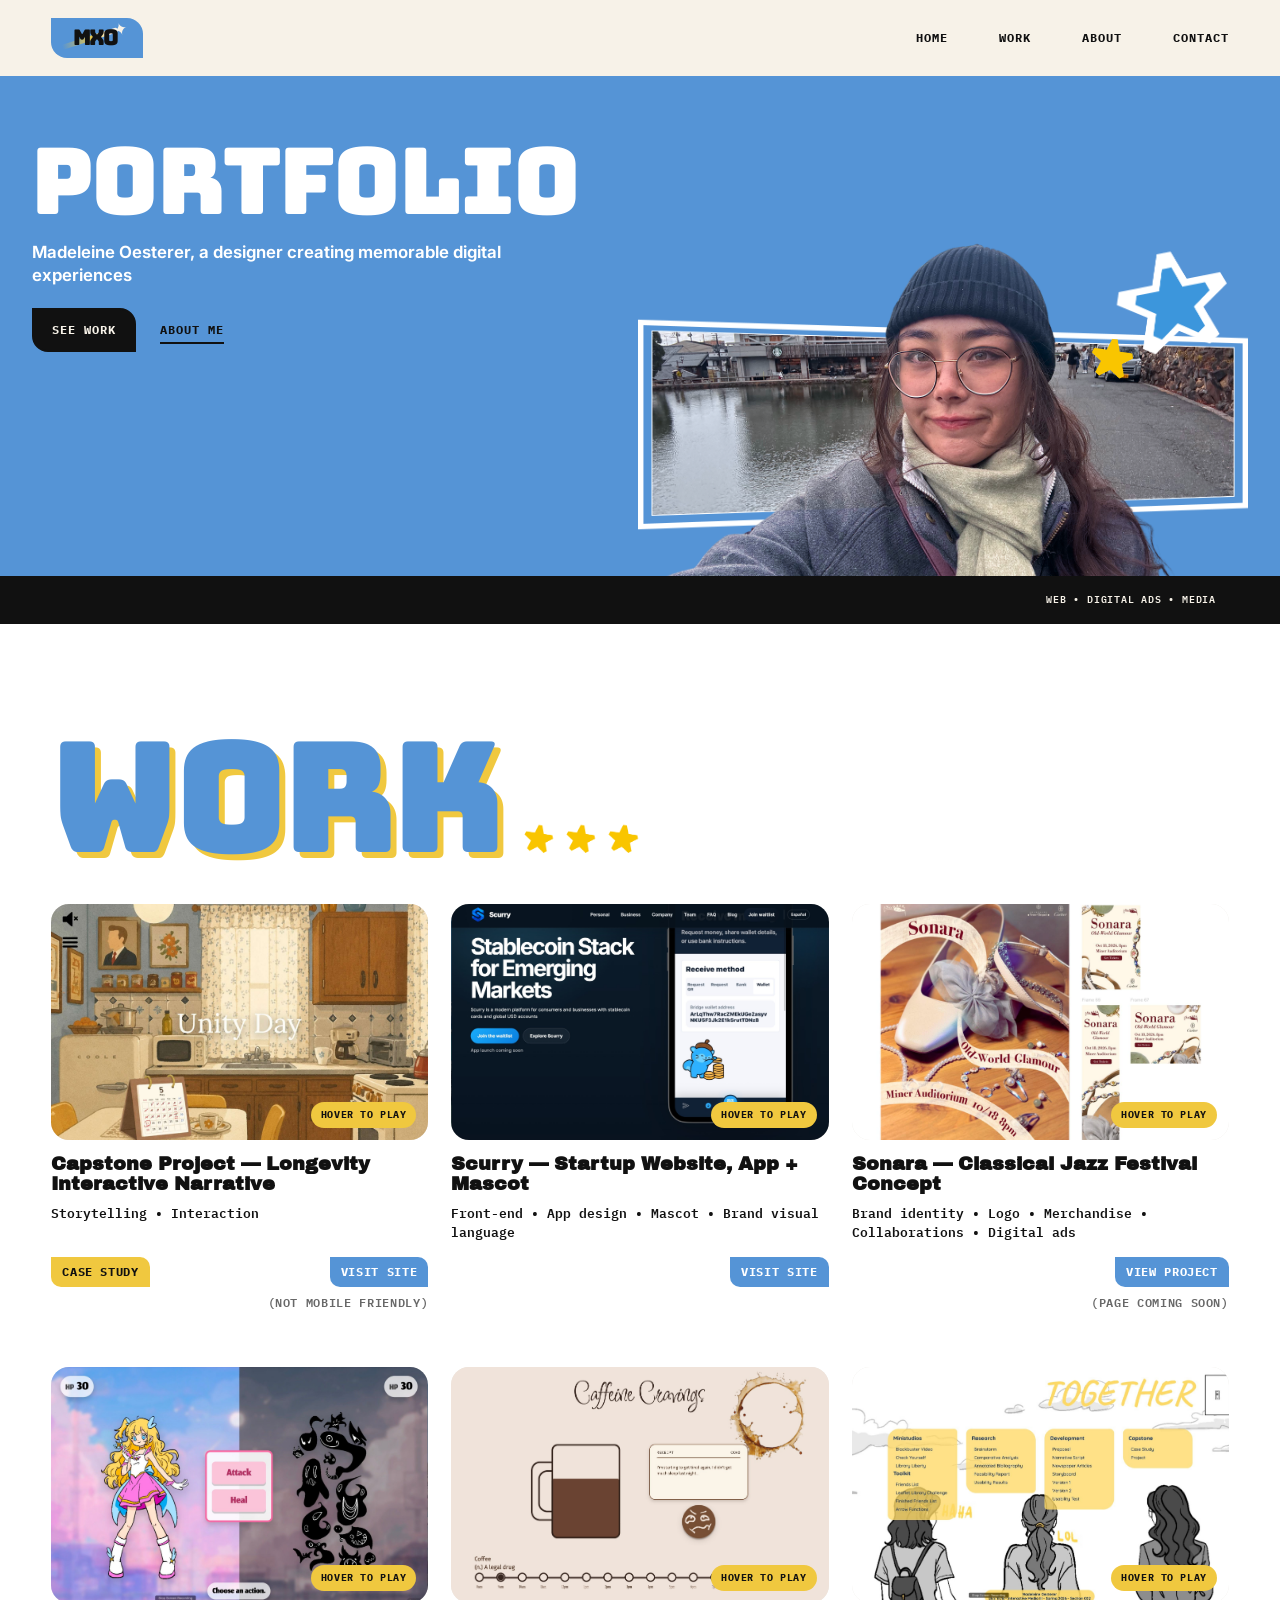
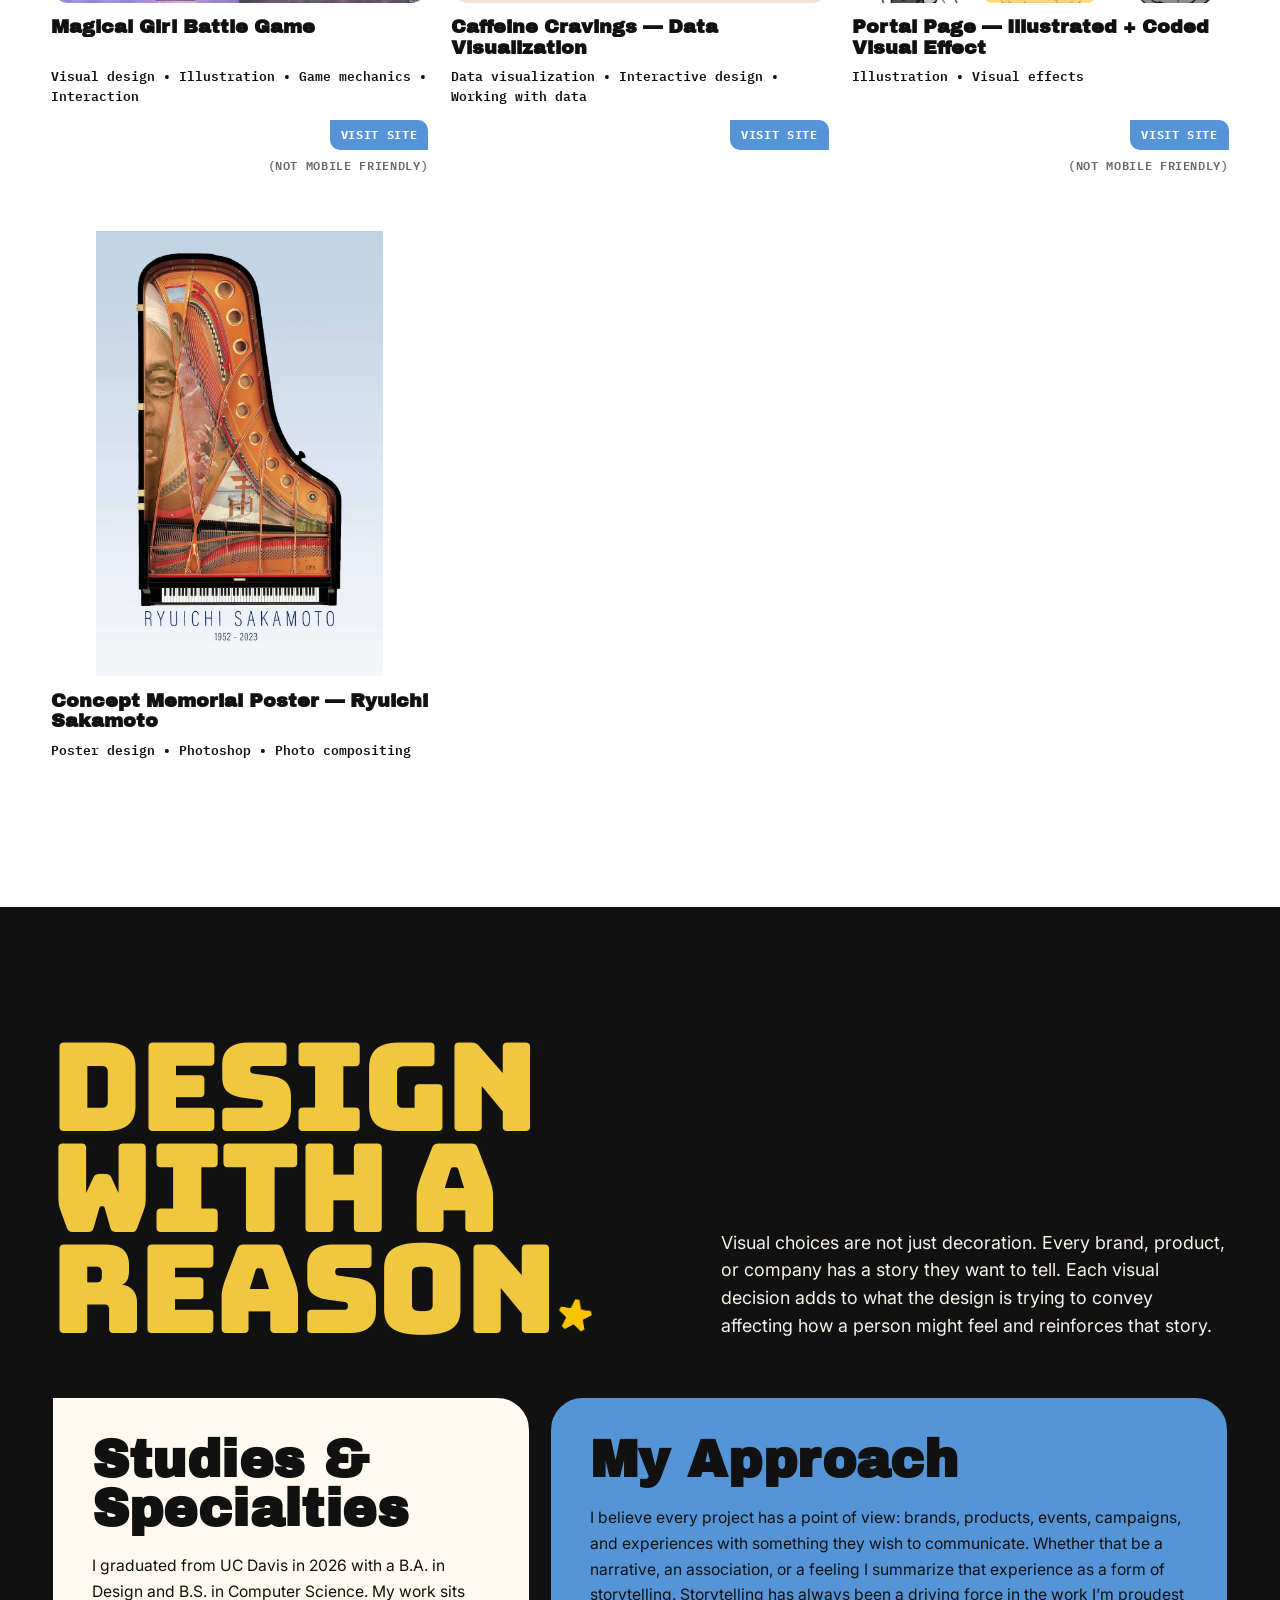
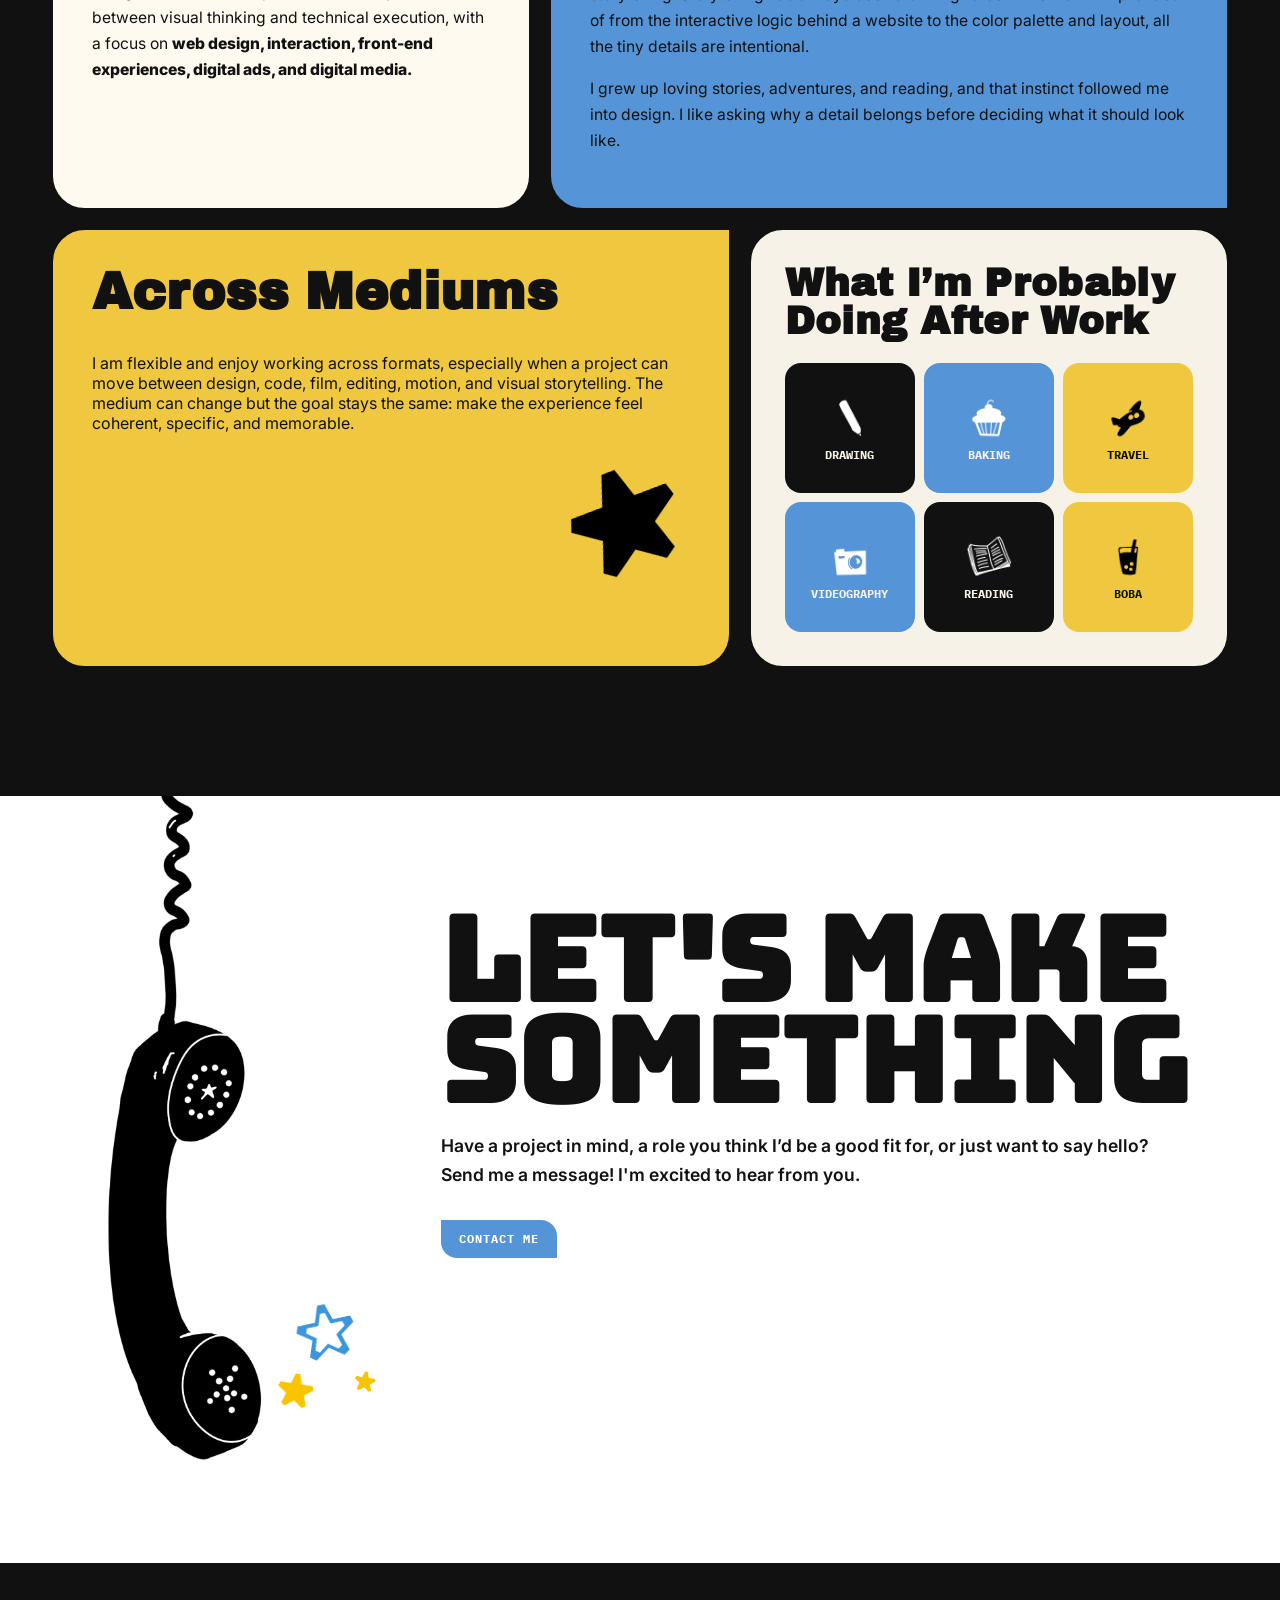
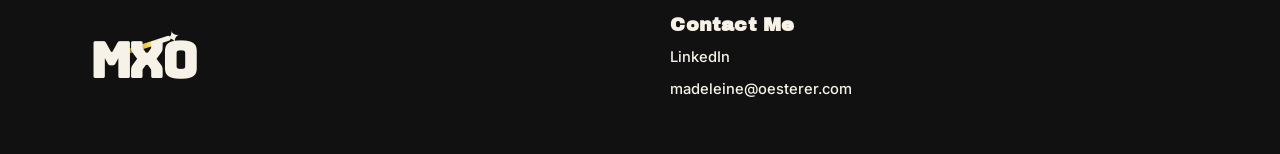
==== commit 0b6fb27a: "mobile menu changes and alignment" ====
--- a/index.html
+++ b/index.html
@@ -6,14 +6,15 @@
   <meta name="theme-color" content="#f7f2e8" />
   <meta name="color-scheme" content="light" />
   <meta name="description" content="Madeleine Oesterer — designer and creative technologist working across web, digital media, storytelling, and visual design." />
-  <title>Madeleine Oesterer — Design + Code + Story</title>
-  <link rel="icon" type="image/png" href="images/favicon-star.png" />
-  <link rel="apple-touch-icon" href="images/favicon-star.png" />
+  <title>Madeleine Oesterer's Portfolio</title>
+  <link rel="icon" type="image/png" sizes="180x180" href="images/favicon-star.png?v=20261002-v11" />
+  <link rel="shortcut icon" type="image/png" href="images/favicon-star.png?v=20261002-v11" />
+  <link rel="apple-touch-icon" sizes="180x180" href="images/favicon-star.png?v=20261002-v11" />
   <link rel="preconnect" href="https://fonts.googleapis.com" />
   <link rel="preconnect" href="https://fonts.gstatic.com" crossorigin />
   <link href="https://fonts.googleapis.com/css2?family=Archivo+Black&family=Bungee&family=IBM+Plex+Mono:wght@400;500;600&family=Inter:wght@400;500;600;700&family=Noto+Sans+JP:wght@500;700;900&display=swap" rel="stylesheet" />
   <link rel="stylesheet" href="https://unpkg.com/aos@2.3.1/dist/aos.css" />
-  <link rel="stylesheet" href="styles.css?v=20260930-5" />
+  <link rel="stylesheet" href="styles.css?v=20261002-v10" />
 </head>
 <body>
 <div class="loader" aria-hidden="true">
@@ -31,6 +32,7 @@
     </a>
 
     <nav class="main-nav" aria-label="Primary navigation">
+      <a href="#top">Home</a>
       <a href="#work">Work</a>
       <a href="#about">About</a>
       <a href="#contact">Contact</a>
@@ -39,7 +41,11 @@
     <button class="menu-toggle" aria-expanded="false" aria-controls="mobile-nav">MENU</button>
   </header>
 
-  <nav class="mobile-nav" id="mobile-nav" aria-label="Mobile navigation">
+  <div class="mobile-nav-backdrop" aria-hidden="true"></div>
+
+  <nav class="mobile-nav" id="mobile-nav" aria-label="Mobile navigation" aria-hidden="true">
+    <button class="mobile-nav-close" type="button" aria-label="Close menu">×</button>
+    <a href="#top"><span>Home</span></a>
     <a href="#work"><span>Work</span></a>
     <a href="#about"><span>About</span></a>
     <a href="#contact"><span>Contact</span></a>
@@ -87,18 +93,21 @@
 
       <div class="gallery-frame">
         <div class="work-gallery">
-          <article class="project-card" data-video-src="videos/longevity.mp4">
-            <div class="project-media" tabindex="0" aria-label="Preview Capstone Project — Longevity Interactive Narrative">
+          <article class="project-card project-card--case-study" data-video-src="videos/longevity.mp4">
+            <a class="project-media project-media-link" href="longevity_case_study/index.html" aria-label="Open case study for Capstone Project — Longevity Interactive Narrative">
               <img class="project-image" src="images/longevity.jpeg" alt="Longevity interactive narrative project thumbnail" />
               <div class="video-layer" aria-hidden="true"></div>
               <span class="preview-label">HOVER TO PLAY</span>
-            </div>
-            <div class="project-meta">
-              <h3>Capstone Project — Longevity Interactive Narrative</h3>
+            </a>
+            <div class="project-meta">
+              <h3><a class="project-title-link" href="longevity_case_study/index.html">Capstone Project — Longevity Interactive Narrative</a></h3>
               <p>Storytelling • Interaction</p>
-              <div class="project-links">
-                <a class="project-site-link" href="https://moesterer.github.io/des157b/capstone/project/index.html" target="_blank" rel="noopener noreferrer">VISIT SITE</a>
-                <span class="project-site-note">(NOT MOBILE FRIENDLY)</span>
+              <div class="project-links project-links--split">
+                <a class="project-site-link project-case-study-link" href="longevity_case_study/index.html">CASE STUDY</a>
+                <div class="project-link-group project-link-group--right">
+                  <a class="project-site-link" href="https://moesterer.github.io/des157b/capstone/project/index.html" target="_blank" rel="noopener noreferrer">VISIT SITE</a>
+                  <span class="project-site-note">(NOT MOBILE FRIENDLY)</span>
+                </div>
               </div>
             </div>
           </article>
@@ -275,7 +284,7 @@
 
     <div class="footer-contact">
       <h2>Contact Me</h2>
-      <a href="https://www.linkedin.com/in/madeleine-o-74a20a18b/" target="_blank" rel="noopener noreferrer"><span>LinkedIn</span></a>
+      <a href="https://www.linkedin.com/in/madeleine-oesterer/" target="_blank" rel="noopener noreferrer"><span>LinkedIn</span></a>
       <a href="mailto:madeleine@oesterer.com"><span>madeleine@oesterer.com</span></a>
     </div>
   </footer>
@@ -291,7 +300,7 @@
   </dialog>
 
   <script src="https://unpkg.com/aos@2.3.1/dist/aos.js"></script>
-  <script src="script.js?v=20260930-5"></script>
+  <script src="script.js?v=20261002-v13"></script>
   <script>
     if (window.AOS) {
       AOS.init({
--- a/styles.css
+++ b/styles.css
@@ -61,7 +61,7 @@
   max-width: 100%;
 }
 
-/* ---------- Loader / MXO shooting-star placeholder ---------- */
+/* ---------- Loader ---------- */
 .loader {
   position: fixed;
   inset: 0;
@@ -1196,7 +1196,7 @@
 }
 
 
-/* ---------- Custom hero/header refinements ---------- */
+
 .hero {
   display: flex;
   align-items: center;
@@ -1273,13 +1273,13 @@
 }
 
 
-/* ---------- Request refinements ---------- */
+
 .hero-actions .text-link::after {
   background: var(--yellow);
 }
 
 
-/* ---------- Hero revision: left-aligned copy + portrait art ---------- */
+
 .hero {
   display: block;
   min-height: 760px;
@@ -1415,7 +1415,7 @@
 }
 
 
-/* ---------- Hero portrait placement refinement ---------- */
+
 .hero-portrait-art {
   width: min(42vw, 610px);
   max-width: 610px;
@@ -1448,7 +1448,7 @@
 }
 
 
-/* ---------- Hero layout refinement to match mockup ---------- */
+
 .site-header {
   height: 80px;
 }
@@ -1610,7 +1610,7 @@
 }
 
 
-/* ---------- Final hero alignment: side-by-side desktop, stacked mobile ---------- */
+
 .site-header {
   height: 76px;
 }
@@ -1773,7 +1773,7 @@
 }
 
 
-/* ---------- Final spacing + scale refinement ---------- */
+
 @media (min-width: 821px) {
   .hero-copy {
     transform: translateY(-25px);
@@ -1842,7 +1842,7 @@
 }
 
 
-/* ---------- Hero scale + compact spacing refinement ---------- */
+
 @media (min-width: 821px) {
   .hero {
     min-height: 455px;
@@ -1920,7 +1920,7 @@
 }
 
 
-/* ---------- Requested desktop / medium hero adjustment ---------- */
+
 @media (min-width: 821px) {
   .hero-copy {
     transform: translateY(-32px);
@@ -1944,7 +1944,7 @@
 }
 
 
-/* ---------- Very wide desktop hero sizing ---------- */
+
 @media (min-width: 1400px) {
   .hero {
     min-height: 592px; 
@@ -1967,7 +1967,7 @@
 }
 
 
-/* ---------- Figma-matched centered-column hero layout ---------- */
+
 .hero {
   display: block;
   position: relative;
@@ -2154,7 +2154,7 @@
 }
 
 
-/* ---------- Tight hero spacing + white headline refinement ---------- */
+
 .hero-inner {
   width: min(calc(100% - 64px), 1240px);
   min-height: 500px;
@@ -2331,7 +2331,7 @@
 }
 
 
-/* ---------- Mid + mobile text position refinement ---------- */
+
 @media (max-width: 1200px) {
   .hero-copy {
     transform: translateY(30px);
@@ -2339,7 +2339,7 @@
 }
 
 
-/* ---------- Precise responsive hero alignment ---------- */
+
 
 
 @media (min-width: 981px) and (max-width: 1200px) {
@@ -2386,7 +2386,7 @@
 }
 
 
-/* ---------- Fine alignment: make P line up with M ---------- */
+
 .hero-title {
   margin-left: -0.035em;
 }
@@ -2397,7 +2397,7 @@
 }
 
 
-/* ---------- Hero image update + slowly rotating stars ---------- */
+
 .hero-art-wrap {
   position: relative;
   width: min(100%, 500px);
@@ -2538,7 +2538,7 @@
 }
 
 
-/* ---------- Asset-based stars + restored hero art placement ---------- */
+
 .hero-art-wrap {
   position: relative;
   width: min(100%, 610px);
@@ -2675,7 +2675,7 @@
 }
 
 
-/* ---------- Requested star scale + wide-screen bottom alignment ---------- */
+
 .hero-star-img--blue {
   width: 131.6px;
 }
@@ -2734,7 +2734,7 @@
 }
 
 
-/* ---------- Final hero asset structure + no-floating image ---------- */
+
 .hero {
   padding-bottom: 46px !important;
 }
@@ -2803,7 +2803,7 @@
   }
 }
 
-/* ---------- FINAL hard-lock: hero art sits directly on the black strip ---------- */
+
 
 @media (min-width: 821px) {
   .hero-inner {
@@ -2829,7 +2829,7 @@
 }
 
 
-/* ---------- Work cleanup + compact equal gallery ---------- */
+
 
 .shooting-star--brand {
   width: 58px;
@@ -2926,7 +2926,7 @@
 }
 
 
-/* ---------- Static yellow star ellipsis after WORK ---------- */
+
 .work-title-row {
   display: flex;
   align-items: flex-end;
@@ -2966,7 +2966,7 @@
 }
 
 
-/* ---------- Filled portfolio gallery ---------- */
+
 
 .work-gallery {
   grid-template-columns: repeat(3, minmax(0, 1fr));
@@ -3050,7 +3050,7 @@
 }
 
 
-/* ---------- Moderately oversized non-interactive video previews + natural poster ---------- */
+
 
 .video-layer {
   overflow: hidden;
@@ -3121,7 +3121,7 @@
   }
 }
 
-/* ---------- Slightly smaller video crop + slightly wider gallery thumbnails ---------- */
+
 .work-gallery {
   column-gap: clamp(16px, 1.8vw, 26px) !important;
 }
@@ -3151,7 +3151,7 @@
   }
 }
 
-/* ---------- Project site links + Sonara coming-soon modal ---------- */
+/* ---------- Project links and modal ---------- */
 .project-links {
   display: flex;
   align-items: baseline;
@@ -3248,7 +3248,7 @@
   cursor: pointer;
 }
 
-/* ---------- Project link button refinement ---------- */
+
 .project-site-link {
   display: inline-flex;
   align-items: center;
@@ -3294,7 +3294,7 @@
   line-height: 1.35;
 }
 
-/* ---------- Final project-link hover + mobile note treatment ---------- */
+
 .project-site-link {
   transition: transform .18s ease, box-shadow .18s ease;
 }
@@ -3319,7 +3319,7 @@
 }
 
 
-/* ---------- Final button text contrast ---------- */
+
 .project-site-link,
 .project-site-link:hover,
 .project-site-link:focus-visible {
@@ -3352,7 +3352,7 @@
   }
 }
 
-/* ---------- About title star: period-like placement ---------- */
+
 .about-title {
   gap: 0 !important;
 }
@@ -3371,7 +3371,7 @@
 }
 
 
-/* ---------- About title star: attach directly to final N ---------- */
+
 .about-title {
   display: block !important;
 }
@@ -3397,7 +3397,7 @@
 }
 
 
-/* ---------- Final About star baseline alignment ---------- */
+
 .about-title-star {
   position: relative !important;
   top: 4px !important;
@@ -3410,7 +3410,7 @@
 }
 
 
-/* ---------- About section 2x2 card grid ---------- */
+
 .about-grid {
   align-items: stretch;
 }
@@ -3494,7 +3494,7 @@
 }
 
 
-/* ---------- Final bottom-row order: More Than A Screen left, hobbies right ---------- */
+
 .about-card--yellow {
   grid-column: 1 / span 7 !important;
   grid-row: 2 !important;
@@ -3521,7 +3521,7 @@
   }
 }
 
-/* ---------- About copy cleanup + compact hobby pills ---------- */
+
 .about-card h3,
 .hobbies-copy h3 {
   margin-top: 0;
@@ -3572,7 +3572,7 @@
 }
 
 
-/* ---------- Readability: increased title letter spacing ---------- */
+
 .hero-first,
 .hero-last {
   letter-spacing: -0.02em !important;
@@ -3596,7 +3596,7 @@
   letter-spacing: -0.015em !important;
 }
 
-/* ---------- Hobby tiles: square with rounded corners ---------- */
+
 .hobby-list {
   grid-template-columns: repeat(3, minmax(0, 1fr)) !important;
   gap: 9px !important;
@@ -3630,7 +3630,7 @@
 }
 
 
-/* ---------- Final About typography + hobby tile refinement ---------- */
+
 .hero-first,
 .hero-last {
   letter-spacing: -0.03em !important;
@@ -3659,7 +3659,7 @@
 }
 
 
-/* ---------- Hobby tile color update ---------- */
+
 .hobby-item {
   color: var(--paper) !important;
 }
@@ -3675,7 +3675,7 @@
 }
 
 
-/* ---------- Yellow hobby tiles use dark text/icons ---------- */
+
 .hobby-item:nth-child(3),
 .hobby-item:nth-child(6),
 .hobby-item:nth-child(3) span,
@@ -3686,7 +3686,7 @@
 }
 
 
-/* ---------- Custom hobby PNG icons ---------- */
+
 .hobby-icon {
   display: none !important;
 }
@@ -3712,7 +3712,7 @@
 }
 
 
-/* ---------- Larger hobby icons + labels ---------- */
+
 .hobby-item {
   font-size: .72rem !important;
   gap: 8px !important;
@@ -3736,7 +3736,7 @@
 }
 
 
-/* ---------- About corner star + AOS/mobile-nav refinements ---------- */
+
 .about-card--yellow {
   position: relative;
   overflow: hidden;
@@ -3783,7 +3783,7 @@
 }
 
 
-/* ---------- Final AOS / mobile underline / Across Mediums star refinements ---------- */
+
 .about-corner-star {
   width: clamp(105px, 10vw, 150px) !important;
   right: clamp(20px, 2.5vw, 36px) !important;
@@ -3820,7 +3820,7 @@
 }
 
 
-/* ---------- Crisp vector star + word-width mobile underline ---------- */
+
 .about-corner-star {
   position: absolute !important;
   right: clamp(18px, 2.3vw, 34px) !important;
@@ -3880,7 +3880,7 @@
 }
 
 
-/* ---------- User-supplied black star + hero star spacing ---------- */
+
 .about-corner-star {
   width: clamp(128px, 11vw, 190px) !important;
   height: auto !important;
@@ -3905,7 +3905,7 @@
 }
 
 
-/* ---------- Contact section redesign ---------- */
+
 .contact-section {
   position: relative;
   overflow: hidden;
@@ -4072,7 +4072,7 @@
 }
 
 
-/* ---------- Contact section final refinements ---------- */
+
 .contact-art {
   min-height: 0 !important;
   width: fit-content !important;
@@ -4190,7 +4190,7 @@
   }
 }
 
-/* ---------- Final contact star composition + compact button ---------- */
+
 .contact-stars {
   display: block !important;
   width: clamp(120px, 10vw, 160px) !important;
@@ -4268,7 +4268,7 @@
 }
 
 
-/* ---------- Final requested star position ---------- */
+
 
 .contact-stars {
   bottom: 50px !important;
@@ -4280,7 +4280,7 @@
 }
 
 
-/* ---------- Final contact-star position + contact footer ---------- */
+
 
 .contact-stars {
   bottom: 70px !important;
@@ -4429,7 +4429,7 @@
 }
 
 
-/* ---------- Smaller footer typography ---------- */
+
 .site-footer {
   min-height: 180px !important;
   gap: clamp(28px, 6vw, 90px) !important;
@@ -4500,7 +4500,7 @@
 }
 
 
-/* ---------- Footer MXO shooting star: short path, behind letters ---------- */
+
 .footer-brand {
   isolation: isolate;
 }
@@ -4567,7 +4567,7 @@
 }
 
 
-/* ---------- Work gallery small-text readability ---------- */
+
 .project-meta > p {
   font-size: .80rem !important;
   line-height: 1.5 !important;
@@ -4588,7 +4588,7 @@
 }
 
 
-/* ---------- Mobile tap + landscape consistency fixes ---------- */
+
 html {
   -webkit-text-size-adjust: 100%;
   text-size-adjust: 100%;
@@ -4678,7 +4678,7 @@
 }
 
 
-/* ---------- FINAL CROSS-BROWSER NORMALIZATION PASS ---------- */
+
 
 
 *,
@@ -4916,7 +4916,7 @@
   }
 }
 
-/* ---------- LANDSCAPE PHONE NAV REVEAL + ABOUT STAR SAFETY ---------- */
+
 
 
 @media (orientation: landscape) and (max-height: 600px) and (hover: none),
@@ -4967,7 +4967,7 @@
 }
 
 
-/* ---------- STRUCTURAL ABOUT STAR + RELIABLE LANDSCAPE SMART NAV ---------- */
+
 
 
 .about-card--yellow {
@@ -5050,7 +5050,7 @@
 }
 
 
-/* ---------- PORTRAIT PHONE ABOUT CARDS: NATURAL CONTENT HEIGHT ---------- */
+
 @media (max-width: 820px) and (orientation: portrait) {
   .about-grid {
     align-items: start !important;
@@ -5079,3 +5079,441 @@
     align-content: start !important;
   }
 }
+
+
+
+html,
+body {
+  width: 100%;
+  max-width: 100%;
+  overflow-x: hidden;
+}
+
+@supports (overflow: clip) {
+  html,
+  body {
+    overflow-x: clip;
+  }
+}
+
+@media (max-width: 820px) {
+  [data-aos^="fade"][data-aos^="fade"] {
+    transform: translate3d(0, 32px, 0);
+  }
+
+  [data-aos^="fade"][data-aos^="fade"].aos-animate {
+    transform: translate3d(0, 0, 0);
+  }
+}
+
+
+/* ---------- Longevity case-study entry point ---------- */
+.project-media-link {
+  display: block;
+  color: inherit;
+  text-decoration: none;
+}
+
+.project-card--case-study .project-media {
+  cursor: pointer;
+}
+
+.project-title-link {
+  color: inherit;
+  text-decoration: none;
+  background-image: linear-gradient(var(--yellow), var(--yellow));
+  background-repeat: no-repeat;
+  background-position: 0 100%;
+  background-size: 0 3px;
+  transition: background-size .24s ease;
+}
+
+.project-title-link:hover,
+.project-title-link:focus-visible {
+  background-size: 100% 3px;
+}
+
+.project-links--split {
+  display: grid;
+  grid-template-columns: auto minmax(0, 1fr);
+  align-items: start;
+  gap: 12px;
+  width: 100%;
+  margin-top: 12px;
+}
+
+.project-link-group {
+  display: flex;
+  flex-direction: column;
+  gap: 7px;
+}
+
+.project-link-group--right {
+  justify-self: end;
+  align-items: flex-end;
+  text-align: right;
+}
+
+.project-case-study-link,
+.project-case-study-link:hover,
+.project-case-study-link:focus-visible {
+  background: var(--yellow);
+  color: var(--ink);
+}
+
+.project-case-study-link {
+  box-shadow: 4px 4px 0 var(--blue);
+}
+
+.project-case-study-link:hover,
+.project-case-study-link:focus-visible {
+  transform: translate(-3px, -3px);
+  box-shadow: 7px 7px 0 var(--blue-deep);
+}
+
+@media (hover: none), (pointer: coarse) {
+  .project-title-link:hover {
+    background-size: 0 3px;
+  }
+
+  .project-case-study-link:hover,
+  .project-case-study-link:focus {
+    transform: none !important;
+    box-shadow: 4px 4px 0 var(--blue) !important;
+  }
+
+  .project-case-study-link:active {
+    transform: translate(-3px, -3px) !important;
+    box-shadow: 7px 7px 0 var(--blue-deep) !important;
+  }
+}
+
+@media (max-width: 380px) {
+  .project-links--split {
+    grid-template-columns: 1fr 1fr;
+  }
+
+  .project-site-link {
+    white-space: nowrap;
+  }
+}
+
+
+
+.project-title-link {
+  color: inherit;
+  text-decoration: none;
+  background: none !important;
+  background-image: none !important;
+  cursor: pointer;
+  transition: none !important;
+}
+
+.project-title-link:hover,
+.project-title-link:focus,
+.project-title-link:focus-visible {
+  background: none !important;
+  background-image: none !important;
+  background-size: 0 !important;
+  text-decoration: none;
+}
+
+
+.project-links:not(.project-links--split) {
+  width: 100%;
+  justify-content: flex-end;
+  text-align: right;
+}
+
+
+.project-links--split {
+  width: 100%;
+  grid-template-columns: auto minmax(0, 1fr);
+}
+
+.project-case-study-link,
+.project-case-study-link:hover,
+.project-case-study-link:focus,
+.project-case-study-link:focus-visible {
+  border: 0 !important;
+  background: var(--yellow);
+  color: var(--ink);
+}
+
+
+.project-case-study-link {
+  box-shadow: none !important;
+}
+
+.project-case-study-link:hover,
+.project-case-study-link:focus-visible {
+  transform: translate(-3px, -3px);
+  box-shadow: 6px 6px 0 var(--blue) !important;
+}
+
+@media (hover: none), (pointer: coarse) {
+  .project-case-study-link:hover,
+  .project-case-study-link:focus {
+    transform: none !important;
+    box-shadow: none !important;
+  }
+
+  .project-case-study-link:active {
+    transform: translate(-3px, -3px) !important;
+    box-shadow: 6px 6px 0 var(--blue) !important;
+  }
+}
+
+
+
+
+.project-links:not(.project-links--split) {
+  display: flex !important;
+  flex-direction: column !important;
+  align-items: flex-end !important;
+  justify-content: flex-start !important;
+  text-align: right !important;
+  gap: 7px !important;
+  width: 100%;
+}
+
+.project-links:not(.project-links--split) .project-site-note {
+  display: block;
+  width: fit-content;
+  text-align: right;
+}
+
+
+.project-links--split .project-link-group--right .project-site-note {
+  display: block;
+  text-align: right;
+}
+
+
+@media (min-width: 621px) {
+  .project-meta h3 {
+    min-height: 2.16em;
+  }
+
+  .project-meta > p {
+    min-height: 3em;
+  }
+
+  .project-links {
+    margin-top: 14px;
+  }
+}
+
+
+.button--contact,
+.button--contact:hover,
+.button--contact:focus,
+.button--contact:focus-visible,
+.button--contact:active {
+  color: #ffffff !important;
+}
+
+
+@media (max-width: 820px) {
+  .project-site-link,
+  .project-case-study-link,
+  .button,
+  .button--contact {
+    width: fit-content !important;
+    max-width: 100%;
+    flex: 0 0 auto;
+  }
+}
+
+
+
+@media (max-width: 820px), (hover: none), (pointer: coarse) {
+  body.menu-open .site-header,
+  html.is-short-landscape-phone body.menu-open .site-header,
+  html.is-short-landscape-phone body.menu-open .site-header.is-scroll-hidden {
+    top: 0 !important;
+    transform: translate3d(0, 0, 0) !important;
+    z-index: 10002 !important;
+    visibility: visible !important;
+    opacity: 1 !important;
+  }
+
+  body.menu-open .mobile-nav {
+    z-index: 10001 !important;
+  }
+}
+
+
+
+@media (max-width: 820px) {
+  html.menu-open,
+  body.menu-open {
+    overflow: hidden !important;
+    overscroll-behavior: none !important;
+  }
+
+  body.menu-open {
+    touch-action: none;
+  }
+
+  
+  body.menu-open .site-header,
+  html.is-short-landscape-phone body.menu-open .site-header,
+  html.is-short-landscape-phone body.menu-open .site-header.is-scroll-hidden {
+    opacity: 0 !important;
+    visibility: hidden !important;
+    pointer-events: none !important;
+    transform: translate3d(0, -105%, 0) !important;
+  }
+
+  .mobile-nav-backdrop {
+    position: fixed;
+    inset: 0;
+    z-index: 20000;
+    display: block;
+    background: rgba(17, 17, 17, 0.58);
+    opacity: 0;
+    visibility: hidden;
+    pointer-events: none;
+    transition: opacity 260ms ease, visibility 0s linear 260ms;
+  }
+
+  .mobile-nav-backdrop.is-open {
+    opacity: 1;
+    visibility: visible;
+    pointer-events: auto;
+    transition-delay: 0s;
+  }
+
+  .mobile-nav {
+    position: fixed !important;
+    inset: 0 0 0 auto !important;
+    z-index: 20001 !important;
+    width: 80vw !important;
+    height: 100vh !important;
+    height: 100dvh !important;
+    min-height: 100vh;
+    display: flex !important;
+    flex-direction: column;
+    align-items: stretch;
+    justify-content: flex-start;
+    padding: max(72px, calc(env(safe-area-inset-top) + 58px)) 0 calc(28px + env(safe-area-inset-bottom));
+    background: var(--paper) !important;
+    border: 0 !important;
+    box-shadow: none !important;
+    overflow-y: auto;
+    overflow-x: hidden;
+    -webkit-overflow-scrolling: touch;
+    transform: translate3d(100%, 0, 0) !important;
+    visibility: hidden !important;
+    pointer-events: none !important;
+    transition: transform 300ms cubic-bezier(.2,.75,.25,1), visibility 0s linear 300ms !important;
+    will-change: transform;
+  }
+
+  .mobile-nav.is-open {
+    transform: translate3d(0, 0, 0) !important;
+    visibility: visible !important;
+    pointer-events: auto !important;
+    transition-delay: 0s !important;
+  }
+
+  .mobile-nav-close {
+    position: absolute;
+    top: calc(17px + env(safe-area-inset-top));
+    right: 22px;
+    display: grid;
+    place-items: center;
+    width: 44px;
+    height: 44px;
+    padding: 0;
+    border: 0;
+    background: transparent;
+    color: var(--ink);
+    font: 400 2.35rem/1 "Inter", system-ui, sans-serif;
+    cursor: pointer;
+    -webkit-tap-highlight-color: transparent;
+  }
+
+  .mobile-nav-close:focus-visible {
+    outline: 2px solid var(--yellow);
+    outline-offset: 2px;
+  }
+
+  .mobile-nav a {
+    position: relative !important;
+    display: block !important;
+    flex: 0 0 auto;
+    width: 100%;
+    padding: 25px clamp(28px, 7vw, 48px) !important;
+    border: 0 !important;
+    border-top: 1px solid rgba(17, 17, 17, 0.11) !important;
+    background: transparent !important;
+    color: var(--ink) !important;
+    text-align: left !important;
+    font: 700 clamp(.98rem, 4.4vw, 1.16rem)/1.2 "IBM Plex Mono", monospace !important;
+    letter-spacing: .04em !important;
+    text-transform: none !important;
+  }
+
+  .mobile-nav a:last-of-type {
+    border-bottom: 1px solid rgba(17, 17, 17, 0.11) !important;
+  }
+
+  .mobile-nav a > span {
+    position: relative;
+    display: inline-block;
+  }
+
+  .mobile-nav a > span::after {
+    content: "";
+    position: absolute;
+    left: 0;
+    bottom: -7px;
+    width: 100%;
+    height: 2px;
+    background: var(--yellow);
+    transform: scaleX(0);
+    transform-origin: left center;
+    transition: transform .22s ease;
+  }
+
+  .mobile-nav a:hover > span::after,
+  .mobile-nav a:focus-visible > span::after,
+  .mobile-nav a:active > span::after {
+    transform: scaleX(1);
+  }
+}
+
+@media (min-width: 821px) {
+  .mobile-nav-backdrop,
+  .mobile-nav-close {
+    display: none !important;
+  }
+}
+
+@media (prefers-reduced-motion: reduce) {
+  .mobile-nav,
+  .mobile-nav-backdrop {
+    transition: none !important;
+  }
+}
+
+
+
+@media (max-width: 820px) {
+  body.menu-open .mobile-nav {
+    z-index: 30002 !important;
+  }
+
+  body.menu-open .mobile-nav-backdrop {
+    z-index: 30001 !important;
+  }
+
+  body.menu-open .mobile-nav a,
+  body.menu-open .mobile-nav a:last-of-type {
+    border: 0 !important;
+    border-top: 0 !important;
+    border-bottom: 0 !important;
+  }
+}
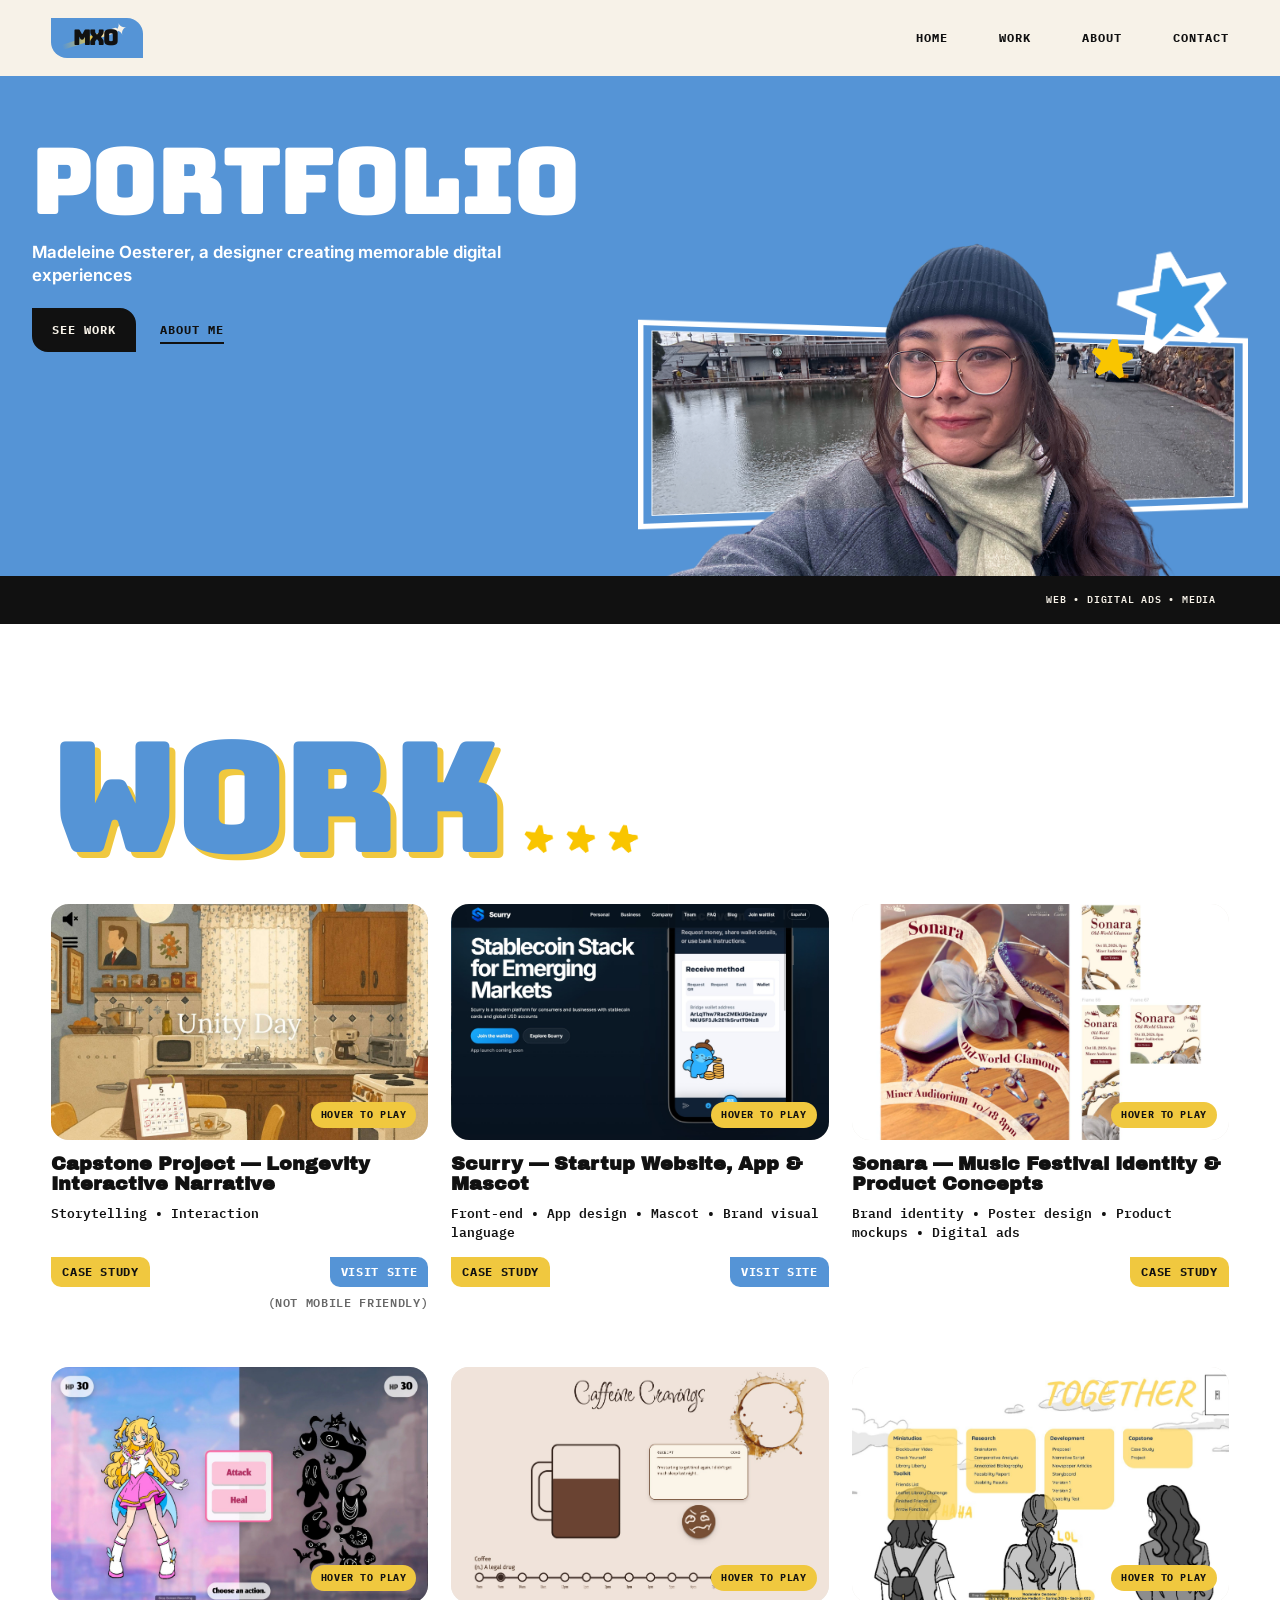
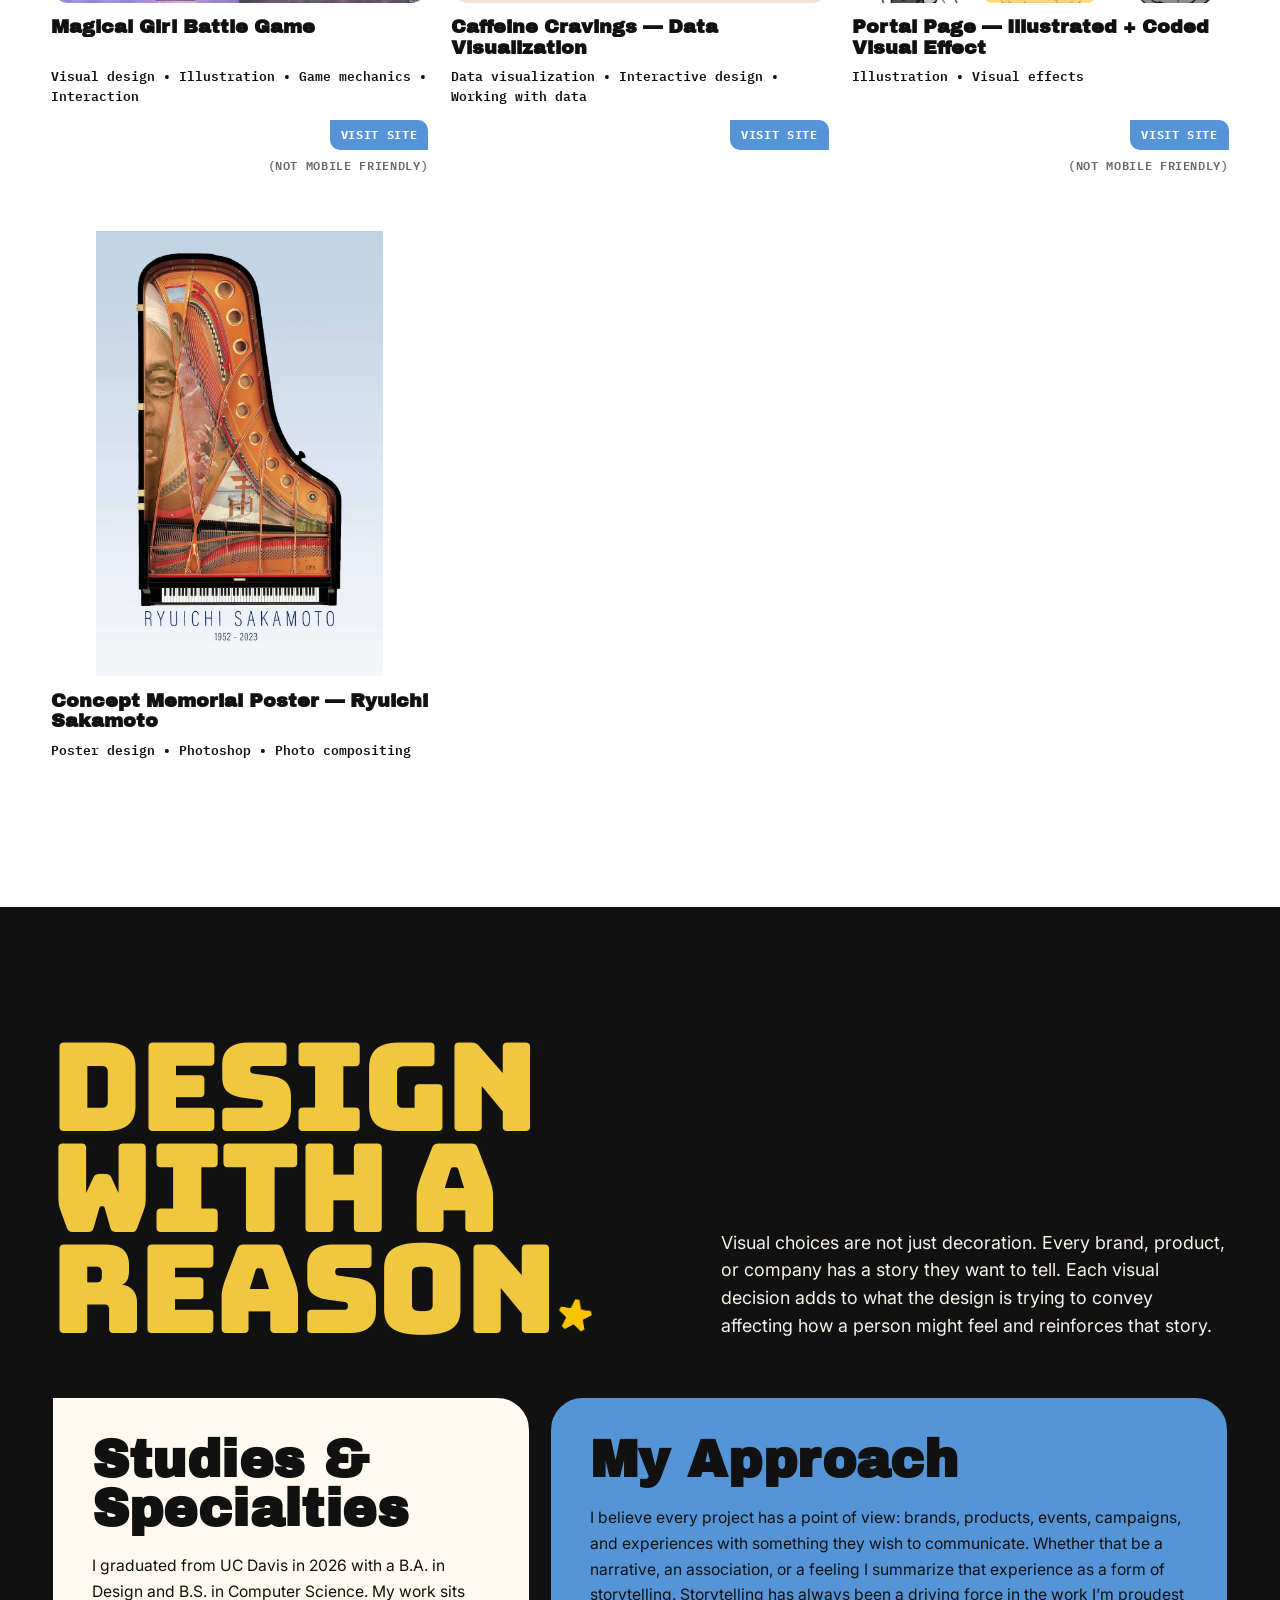
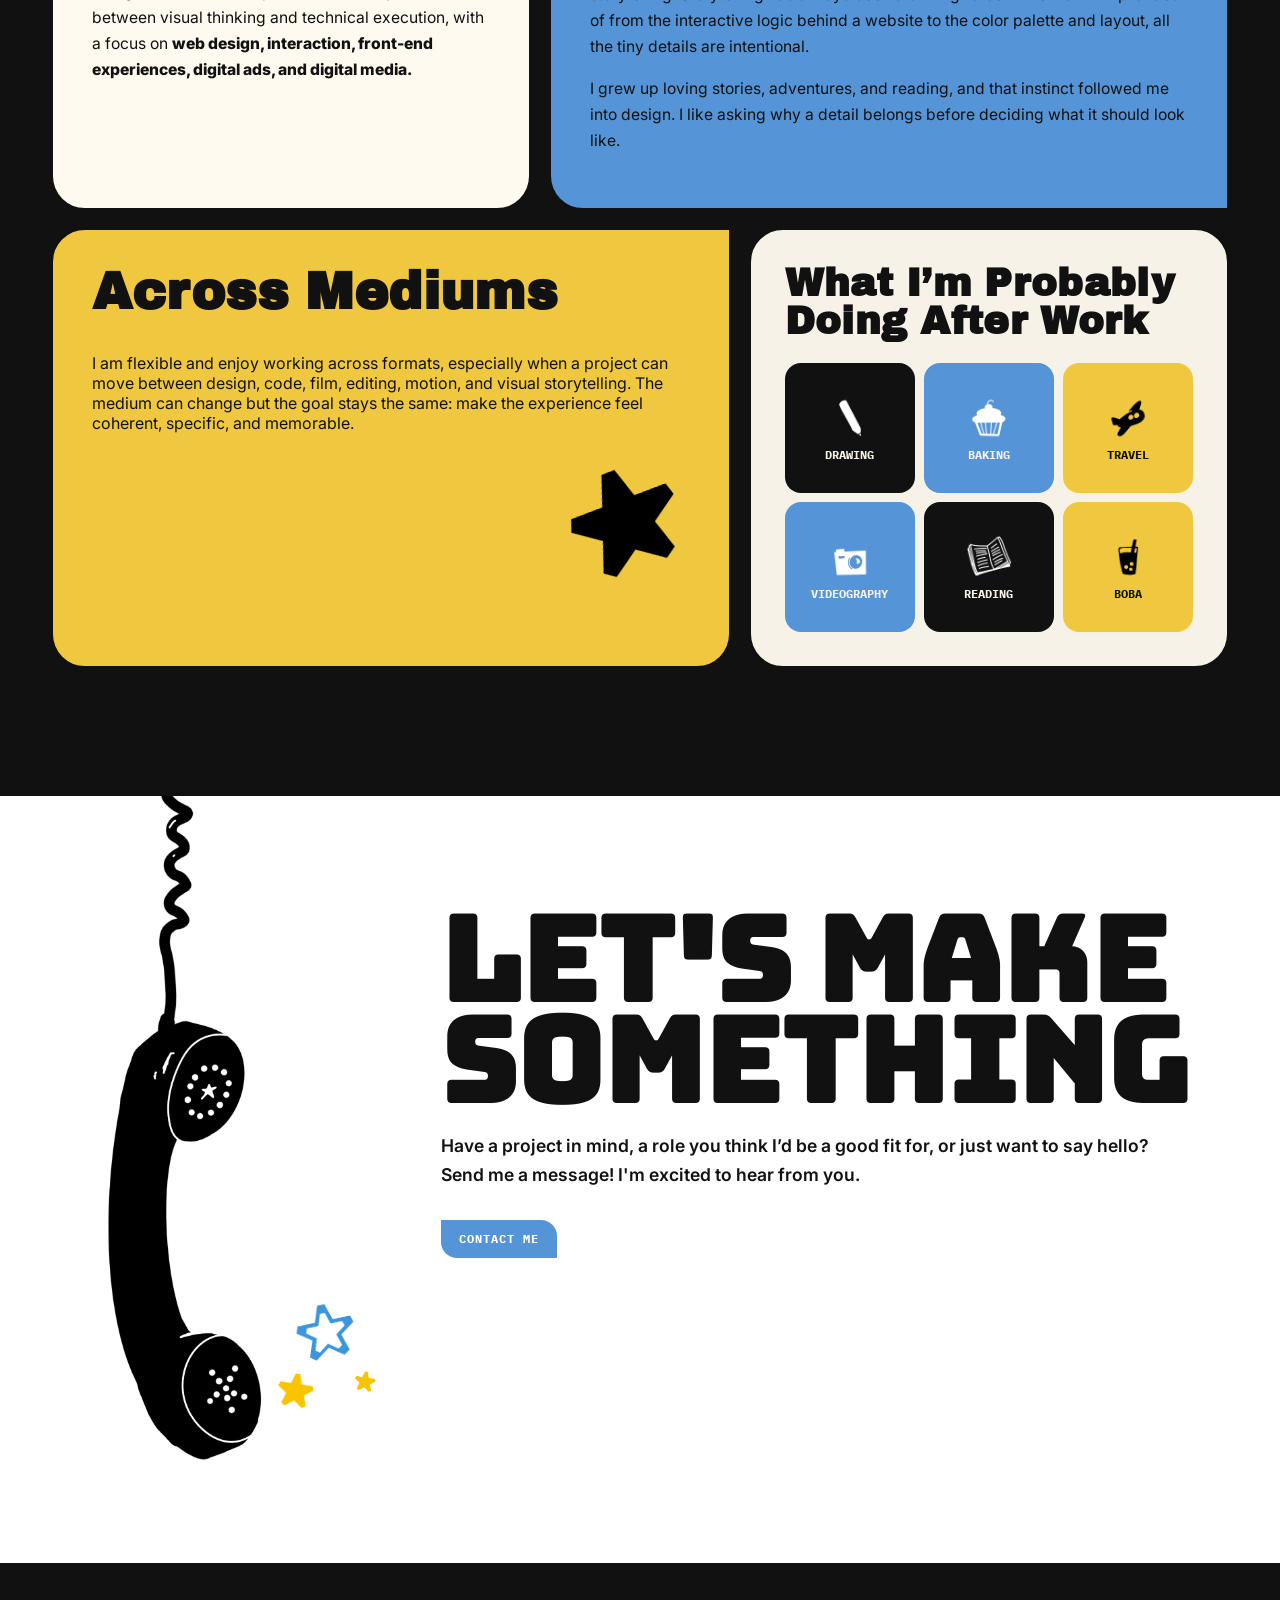
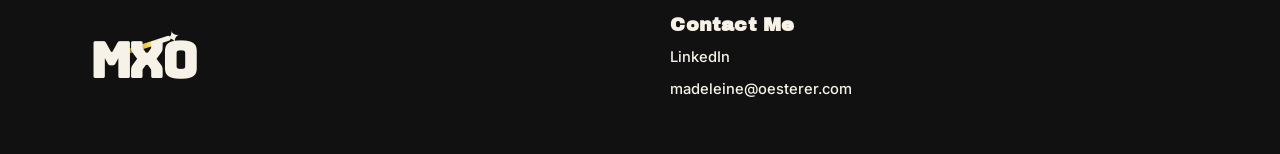
==== commit ccdb94fe: "Add Sonara and Scurry case studies and update portfolio" ====
--- a/index.html
+++ b/index.html
@@ -112,33 +112,35 @@
             </div>
           </article>
 
-          <article class="project-card" data-video-src="videos/scurry.mp4">
-            <div class="project-media" tabindex="0" aria-label="Preview Scurry startup website, app, and mascot design">
+          <article class="project-card project-card--case-study" data-video-src="videos/scurry.mp4">
+            <a class="project-media project-media-link" href="scurry_case_study/index.html" aria-label="Open case study for Scurry startup website, app, and mascot design">
               <img class="project-image" src="images/scurry.jpeg" alt="Scurry startup website and app design thumbnail" />
               <div class="video-layer" aria-hidden="true"></div>
               <span class="preview-label">HOVER TO PLAY</span>
-            </div>
-            <div class="project-meta">
-              <h3>Scurry — Startup Website, App + Mascot</h3>
+            </a>
+            <div class="project-meta">
+              <h3><a class="project-title-link" href="scurry_case_study/index.html">Scurry — Startup Website, App &amp; Mascot</a></h3>
               <p>Front-end • App design • Mascot • Brand visual language</p>
+              <div class="project-links project-links--split">
+                <a class="project-site-link project-case-study-link" href="scurry_case_study/index.html">CASE STUDY</a>
+                <div class="project-link-group project-link-group--right">
+                  <a class="project-site-link" href="https://moesterer.github.io/scurry/index.html" target="_blank" rel="noopener noreferrer">VISIT SITE</a>
+                </div>
+              </div>
+            </div>
+          </article>
+
+          <article class="project-card project-card--case-study" data-video-src="videos/sonaraConcept.mp4">
+            <a class="project-media project-media-link" href="sonara_case_study/index.html" aria-label="Open case study for Sonara music festival identity and product concepts">
+              <img class="project-image" src="images/sonara-thumb.jpeg" alt="Sonara classical jazz music festival brand concept thumbnail" />
+              <div class="video-layer" aria-hidden="true"></div>
+              <span class="preview-label">HOVER TO PLAY</span>
+            </a>
+            <div class="project-meta">
+              <h3><a class="project-title-link" href="sonara_case_study/index.html">Sonara — Music Festival Identity &amp; Product Concepts</a></h3>
+              <p>Brand identity • Poster design • Product mockups • Digital ads</p>
               <div class="project-links">
-                <a class="project-site-link" href="https://moesterer.github.io/scurry/index.html" target="_blank" rel="noopener noreferrer">VISIT SITE</a>
-              </div>
-            </div>
-          </article>
-
-          <article class="project-card project-card--coming-soon" data-video-src="videos/sonaraConcept.mp4" data-project-coming-soon="sonara">
-            <div class="project-media" tabindex="0" aria-label="Preview Sonara classical jazz music festival concept">
-              <img class="project-image" src="images/sonara-thumb.jpeg" alt="Sonara classical jazz music festival brand concept thumbnail" />
-              <div class="video-layer" aria-hidden="true"></div>
-              <span class="preview-label">HOVER TO PLAY</span>
-            </div>
-            <div class="project-meta">
-              <h3>Sonara — Classical Jazz Festival Concept</h3>
-              <p>Brand identity • Logo • Merchandise • Collaborations • Digital ads</p>
-              <div class="project-links">
-                <button class="project-site-link project-coming-soon-link" type="button">VIEW PROJECT</button>
-                <span class="project-site-note">(PAGE COMING SOON)</span>
+                <a class="project-site-link project-case-study-link" href="sonara_case_study/index.html">CASE STUDY</a>
               </div>
             </div>
           </article>
@@ -288,16 +290,6 @@
       <a href="mailto:madeleine@oesterer.com"><span>madeleine@oesterer.com</span></a>
     </div>
   </footer>
-
-
-
-  <dialog class="project-coming-soon-modal" id="sonara-coming-soon" aria-labelledby="sonara-modal-title">
-    <button class="project-modal-close" type="button" aria-label="Close project notice">×</button>
-    <p class="project-modal-kicker">SONARA / PROJECT PAGE</p>
-    <h2 id="sonara-modal-title">FULL PROJECT PAGE COMING SOON.</h2>
-    <p>I’m building a dedicated Sonara page with more detailed views of the identity, merchandise, collaborations, mockups, and digital ads.</p>
-    <button class="project-modal-button" type="button">CLOSE</button>
-  </dialog>
 
   <script src="https://unpkg.com/aos@2.3.1/dist/aos.js"></script>
   <script src="script.js?v=20261002-v13"></script>
